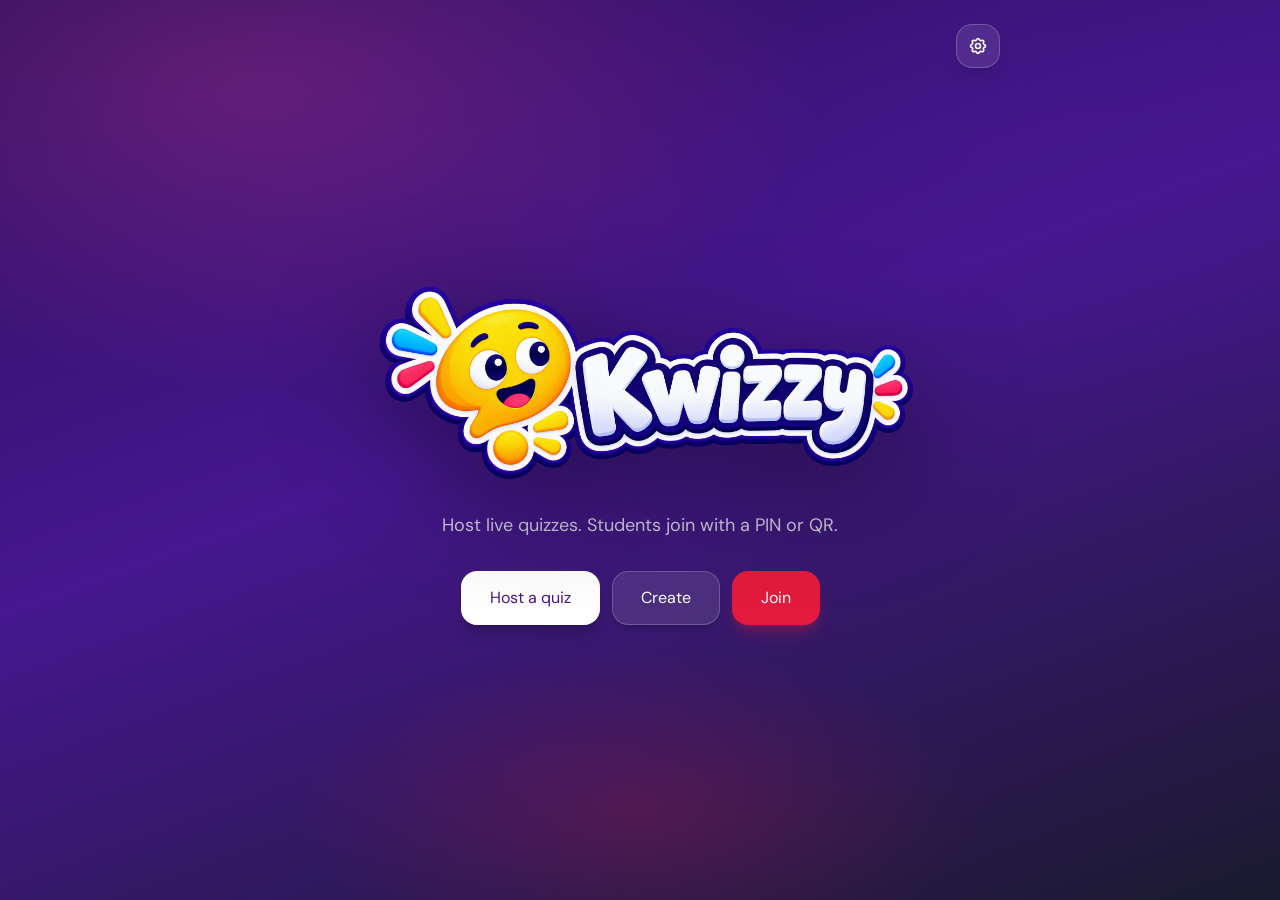
==== index.html @ fe561e5d "Fix puzzle reorder, podium mapping, confetti bursts" ====
<!doctype html>
<html lang="en">
  <head>
    <meta charset="UTF-8" />
    <link rel="icon" type="image/svg+xml" href="./favicon.svg" />
    <meta name="viewport" content="width=device-width, initial-scale=1.0, viewport-fit=cover" />
    <meta name="theme-color" content="#46178F" />
    <title>Kwizzy — Live Quizzes</title>
    <script type="module" crossorigin src="./assets/index-CrwvHwMI.js"></script>
    <link rel="stylesheet" crossorigin href="./assets/index-CCrdAotV.css">
  </head>
  <body>
    <div id="root"></div>
  </body>
</html>
---- assets/index-CCrdAotV.css ----
@font-face{font-family:Sora;font-style:normal;font-display:swap;font-weight:500;src:url(./sora-latin-ext-500-normal-B5KKQIFO.woff2)format("woff2"),url(./sora-latin-ext-500-normal-DwxUJRqY.woff)format("woff");unicode-range:U+100-2BA,U+2BD-2C5,U+2C7-2CC,U+2CE-2D7,U+2DD-2FF,U+304,U+308,U+329,U+1D00-1DBF,U+1E00-1E9F,U+1EF2-1EFF,U+2020,U+20A0-20AB,U+20AD-20C0,U+2113,U+2C60-2C7F,U+A720-A7FF}@font-face{font-family:Sora;font-style:normal;font-display:swap;font-weight:500;src:url(./sora-latin-500-normal-01eiPEn0.woff2)format("woff2"),url(./sora-latin-500-normal-w58xtEt9.woff)format("woff");unicode-range:U+??,U+131,U+152-153,U+2BB-2BC,U+2C6,U+2DA,U+2DC,U+304,U+308,U+329,U+2000-206F,U+20AC,U+2122,U+2191,U+2193,U+2212,U+2215,U+FEFF,U+FFFD}@font-face{font-family:Sora;font-style:normal;font-display:swap;font-weight:600;src:url(./sora-latin-ext-600-normal-Cue1zdhl.woff2)format("woff2"),url(./sora-latin-ext-600-normal-DLOJK0Ta.woff)format("woff");unicode-range:U+100-2BA,U+2BD-2C5,U+2C7-2CC,U+2CE-2D7,U+2DD-2FF,U+304,U+308,U+329,U+1D00-1DBF,U+1E00-1E9F,U+1EF2-1EFF,U+2020,U+20A0-20AB,U+20AD-20C0,U+2113,U+2C60-2C7F,U+A720-A7FF}@font-face{font-family:Sora;font-style:normal;font-display:swap;font-weight:600;src:url(./sora-latin-600-normal-Cdg4DaK0.woff2)format("woff2"),url(./sora-latin-600-normal-1_7fyUAY.woff)format("woff");unicode-range:U+??,U+131,U+152-153,U+2BB-2BC,U+2C6,U+2DA,U+2DC,U+304,U+308,U+329,U+2000-206F,U+20AC,U+2122,U+2191,U+2193,U+2212,U+2215,U+FEFF,U+FFFD}@font-face{font-family:Sora;font-style:normal;font-display:swap;font-weight:700;src:url(./sora-latin-ext-700-normal-DM0oy5s8.woff2)format("woff2"),url(./sora-latin-ext-700-normal-Oc7uZIYt.woff)format("woff");unicode-range:U+100-2BA,U+2BD-2C5,U+2C7-2CC,U+2CE-2D7,U+2DD-2FF,U+304,U+308,U+329,U+1D00-1DBF,U+1E00-1E9F,U+1EF2-1EFF,U+2020,U+20A0-20AB,U+20AD-20C0,U+2113,U+2C60-2C7F,U+A720-A7FF}@font-face{font-family:Sora;font-style:normal;font-display:swap;font-weight:700;src:url(./sora-latin-700-normal-9waGdLWo.woff2)format("woff2"),url(./sora-latin-700-normal-BKPfQAnC.woff)format("woff");unicode-range:U+??,U+131,U+152-153,U+2BB-2BC,U+2C6,U+2DA,U+2DC,U+304,U+308,U+329,U+2000-206F,U+20AC,U+2122,U+2191,U+2193,U+2212,U+2215,U+FEFF,U+FFFD}@font-face{font-family:Sora;font-style:normal;font-display:swap;font-weight:800;src:url(./sora-latin-ext-800-normal-YDFYE6t9.woff2)format("woff2"),url(./sora-latin-ext-800-normal-BvAfeed7.woff)format("woff");unicode-range:U+100-2BA,U+2BD-2C5,U+2C7-2CC,U+2CE-2D7,U+2DD-2FF,U+304,U+308,U+329,U+1D00-1DBF,U+1E00-1E9F,U+1EF2-1EFF,U+2020,U+20A0-20AB,U+20AD-20C0,U+2113,U+2C60-2C7F,U+A720-A7FF}@font-face{font-family:Sora;font-style:normal;font-display:swap;font-weight:800;src:url(./sora-latin-800-normal-2tKLL3qT.woff2)format("woff2"),url(./sora-latin-800-normal-c3Huklug.woff)format("woff");unicode-range:U+??,U+131,U+152-153,U+2BB-2BC,U+2C6,U+2DA,U+2DC,U+304,U+308,U+329,U+2000-206F,U+20AC,U+2122,U+2191,U+2193,U+2212,U+2215,U+FEFF,U+FFFD}@font-face{font-family:DM Sans;font-style:normal;font-display:swap;font-weight:400;src:url(./dm-sans-latin-ext-400-normal-BtiwyxMk.woff2)format("woff2"),url(./dm-sans-latin-ext-400-normal-BjWJ59Pq.woff)format("woff");unicode-range:U+100-2BA,U+2BD-2C5,U+2C7-2CC,U+2CE-2D7,U+2DD-2FF,U+304,U+308,U+329,U+1D00-1DBF,U+1E00-1E9F,U+1EF2-1EFF,U+2020,U+20A0-20AB,U+20AD-20C0,U+2113,U+2C60-2C7F,U+A720-A7FF}@font-face{font-family:DM Sans;font-style:normal;font-display:swap;font-weight:400;src:url(./dm-sans-latin-400-normal-CW0RaeGs.woff2)format("woff2"),url(./dm-sans-latin-400-normal-BwCSEQnW.woff)format("woff");unicode-range:U+??,U+131,U+152-153,U+2BB-2BC,U+2C6,U+2DA,U+2DC,U+304,U+308,U+329,U+2000-206F,U+20AC,U+2122,U+2191,U+2193,U+2212,U+2215,U+FEFF,U+FFFD}@font-face{font-family:DM Sans;font-style:normal;font-display:swap;font-weight:500;src:url(./dm-sans-latin-ext-500-normal-BJfUCQsA.woff2)format("woff2"),url(./dm-sans-latin-ext-500-normal-DR84L5F-.woff)format("woff");unicode-range:U+100-2BA,U+2BD-2C5,U+2C7-2CC,U+2CE-2D7,U+2DD-2FF,U+304,U+308,U+329,U+1D00-1DBF,U+1E00-1E9F,U+1EF2-1EFF,U+2020,U+20A0-20AB,U+20AD-20C0,U+2113,U+2C60-2C7F,U+A720-A7FF}@font-face{font-family:DM Sans;font-style:normal;font-display:swap;font-weight:500;src:url(./dm-sans-latin-500-normal-B9HHJjqV.woff2)format("woff2"),url(./dm-sans-latin-500-normal-Dr3UlScf.woff)format("woff");unicode-range:U+??,U+131,U+152-153,U+2BB-2BC,U+2C6,U+2DA,U+2DC,U+304,U+308,U+329,U+2000-206F,U+20AC,U+2122,U+2191,U+2193,U+2212,U+2215,U+FEFF,U+FFFD}@font-face{font-family:DM Sans;font-style:normal;font-display:swap;font-weight:600;src:url(./dm-sans-latin-ext-600-normal-4vooXBpG.woff2)format("woff2"),url(./dm-sans-latin-ext-600-normal-DRtaDpgU.woff)format("woff");unicode-range:U+100-2BA,U+2BD-2C5,U+2C7-2CC,U+2CE-2D7,U+2DD-2FF,U+304,U+308,U+329,U+1D00-1DBF,U+1E00-1E9F,U+1EF2-1EFF,U+2020,U+20A0-20AB,U+20AD-20C0,U+2113,U+2C60-2C7F,U+A720-A7FF}@font-face{font-family:DM Sans;font-style:normal;font-display:swap;font-weight:600;src:url(./dm-sans-latin-600-normal-Aqo67rzb.woff2)format("woff2"),url(./dm-sans-latin-600-normal-BmdmIIQ2.woff)format("woff");unicode-range:U+??,U+131,U+152-153,U+2BB-2BC,U+2C6,U+2DA,U+2DC,U+304,U+308,U+329,U+2000-206F,U+20AC,U+2122,U+2191,U+2193,U+2212,U+2215,U+FEFF,U+FFFD}@font-face{font-family:DM Sans;font-style:normal;font-display:swap;font-weight:700;src:url(./dm-sans-latin-ext-700-normal-CJIcxD6K.woff2)format("woff2"),url(./dm-sans-latin-ext-700-normal-BLI3TTWz.woff)format("woff");unicode-range:U+100-2BA,U+2BD-2C5,U+2C7-2CC,U+2CE-2D7,U+2DD-2FF,U+304,U+308,U+329,U+1D00-1DBF,U+1E00-1E9F,U+1EF2-1EFF,U+2020,U+20A0-20AB,U+20AD-20C0,U+2113,U+2C60-2C7F,U+A720-A7FF}@font-face{font-family:DM Sans;font-style:normal;font-display:swap;font-weight:700;src:url(./dm-sans-latin-700-normal-DvUfVpUG.woff2)format("woff2"),url(./dm-sans-latin-700-normal-CUSSCpQX.woff)format("woff");unicode-range:U+??,U+131,U+152-153,U+2BB-2BC,U+2C6,U+2DA,U+2DC,U+304,U+308,U+329,U+2000-206F,U+20AC,U+2122,U+2191,U+2193,U+2212,U+2215,U+FEFF,U+FFFD}@layer properties{@supports (((-webkit-hyphens:none)) and (not (margin-trim:inline))) or ((-moz-orient:inline) and (not (color:rgb(from red r g b)))){*,:before,:after,::backdrop{--tw-translate-x:0;--tw-translate-y:0;--tw-translate-z:0;--tw-rotate-x:initial;--tw-rotate-y:initial;--tw-rotate-z:initial;--tw-skew-x:initial;--tw-skew-y:initial;--tw-space-y-reverse:0;--tw-border-style:solid;--tw-gradient-position:initial;--tw-gradient-from:#0000;--tw-gradient-via:#0000;--tw-gradient-to:#0000;--tw-gradient-stops:initial;--tw-gradient-via-stops:initial;--tw-gradient-from-position:0%;--tw-gradient-via-position:50%;--tw-gradient-to-position:100%;--tw-leading:initial;--tw-font-weight:initial;--tw-tracking:initial;--tw-ordinal:initial;--tw-slashed-zero:initial;--tw-numeric-figure:initial;--tw-numeric-spacing:initial;--tw-numeric-fraction:initial;--tw-shadow:0 0 #0000;--tw-shadow-color:initial;--tw-shadow-alpha:100%;--tw-inset-shadow:0 0 #0000;--tw-inset-shadow-color:initial;--tw-inset-shadow-alpha:100%;--tw-ring-color:initial;--tw-ring-shadow:0 0 #0000;--tw-inset-ring-color:initial;--tw-inset-ring-shadow:0 0 #0000;--tw-ring-inset:initial;--tw-ring-offset-width:0px;--tw-ring-offset-color:#fff;--tw-ring-offset-shadow:0 0 #0000;--tw-outline-style:solid;--tw-blur:initial;--tw-brightness:initial;--tw-contrast:initial;--tw-grayscale:initial;--tw-hue-rotate:initial;--tw-invert:initial;--tw-opacity:initial;--tw-saturate:initial;--tw-sepia:initial;--tw-drop-shadow:initial;--tw-drop-shadow-color:initial;--tw-drop-shadow-alpha:100%;--tw-drop-shadow-size:initial;--tw-backdrop-blur:initial;--tw-backdrop-brightness:initial;--tw-backdrop-contrast:initial;--tw-backdrop-grayscale:initial;--tw-backdrop-hue-rotate:initial;--tw-backdrop-invert:initial;--tw-backdrop-opacity:initial;--tw-backdrop-saturate:initial;--tw-backdrop-sepia:initial;--tw-scale-x:1;--tw-scale-y:1;--tw-scale-z:1}}}@layer theme{:root,:host{--font-sans:"DM Sans", system-ui, sans-serif;--font-mono:ui-monospace, SFMono-Regular, Menlo, Monaco, Consolas, "Liberation Mono", "Courier New", monospace;--color-black:#000;--color-white:#fff;--spacing:.25rem;--container-xs:20rem;--container-sm:24rem;--container-md:28rem;--container-lg:32rem;--container-xl:36rem;--container-2xl:42rem;--container-3xl:48rem;--container-4xl:56rem;--container-5xl:64rem;--container-6xl:72rem;--container-7xl:80rem;--text-xs:.75rem;--text-xs--line-height:calc(1 / .75);--text-sm:.875rem;--text-sm--line-height:calc(1.25 / .875);--text-base:1rem;--text-base--line-height:calc(1.5 / 1);--text-lg:1.125rem;--text-lg--line-height:calc(1.75 / 1.125);--text-xl:1.25rem;--text-xl--line-height:calc(1.75 / 1.25);--text-2xl:1.5rem;--text-2xl--line-height:calc(2 / 1.5);--text-3xl:1.875rem;--text-3xl--line-height:calc(2.25 / 1.875);--text-4xl:2.25rem;--text-4xl--line-height:calc(2.5 / 2.25);--text-5xl:3rem;--text-5xl--line-height:1;--text-6xl:3.75rem;--text-6xl--line-height:1;--text-7xl:4.5rem;--text-7xl--line-height:1;--text-8xl:6rem;--text-8xl--line-height:1;--font-weight-normal:400;--font-weight-semibold:600;--font-weight-bold:700;--font-weight-extrabold:800;--font-weight-black:900;--tracking-tight:-.025em;--tracking-wide:.025em;--tracking-wider:.05em;--tracking-widest:.1em;--leading-tight:1.25;--leading-snug:1.375;--leading-relaxed:1.625;--radius-md:.375rem;--radius-lg:.5rem;--radius-xl:.75rem;--radius-2xl:1rem;--radius-3xl:1.5rem;--animate-pulse:pulse 2s cubic-bezier(.4, 0, .6, 1) infinite;--blur-sm:8px;--default-transition-duration:.15s;--default-transition-timing-function:cubic-bezier(.4, 0, .2, 1);--default-font-family:var(--font-sans);--default-mono-font-family:var(--font-mono);--font-display:"Sora", system-ui, sans-serif;--color-plum:#46178f;--color-plum-deep:#2d0f5c;--color-magenta:#9b2d8b;--color-coral:#e21b3c;--color-amber:#f5a623;--color-teal:#1368ce;--color-green:#26890c;--color-ink:#1a1a2e;--color-fog:#f4f0fa;--color-mist:#e8e0f5;--color-answer-a:#e21b3c;--color-answer-b:#1368ce;--color-answer-c:#d89e00;--color-answer-d:#26890c;--color-answer-e:#9b2d8b;--color-answer-f:#0aa3a3}}@layer base{*,:after,:before,::backdrop{box-sizing:border-box;border:0 solid;margin:0;padding:0}::file-selector-button{box-sizing:border-box;border:0 solid;margin:0;padding:0}html,:host{-webkit-text-size-adjust:100%;tab-size:4;line-height:1.5;font-family:var(--default-font-family,-apple-system, BlinkMacSystemFont, "Segoe UI", Roboto, "Helvetica Neue", "Noto Sans", Arial, sans-serif, "Apple Color Emoji", "Segoe UI Emoji", "Segoe UI Symbol", "Noto Color Emoji");font-feature-settings:var(--default-font-feature-settings,normal);font-variation-settings:var(--default-font-variation-settings,normal);-webkit-tap-highlight-color:transparent}hr{height:0;color:inherit;border-top-width:1px}abbr:where([title]){-webkit-text-decoration:underline dotted;text-decoration:underline dotted}h1,h2,h3,h4,h5,h6{font-size:inherit;font-weight:inherit}a{color:inherit;-webkit-text-decoration:inherit;-webkit-text-decoration:inherit;-webkit-text-decoration:inherit;-webkit-text-decoration:inherit;text-decoration:inherit}b,strong{font-weight:bolder}code,kbd,samp,pre{font-family:var(--default-mono-font-family,ui-monospace, SFMono-Regular, Menlo, Monaco, Consolas, "Liberation Mono", "Courier New", monospace);font-feature-settings:var(--default-mono-font-feature-settings,normal);font-variation-settings:var(--default-mono-font-variation-settings,normal);font-size:1em}small{font-size:80%}sub,sup{vertical-align:baseline;font-size:75%;line-height:0;position:relative}sub{bottom:-.25em}sup{top:-.5em}table{text-indent:0;border-color:inherit;border-collapse:collapse}:-moz-focusring:where(:not(iframe)){outline:auto}progress{vertical-align:baseline}summary{display:list-item}ol,ul,menu{list-style:none}img,svg,video,canvas,audio,iframe,embed,object{vertical-align:middle;display:block}img,video{max-width:100%;height:auto}button,input,select,optgroup,textarea{font:inherit;font-feature-settings:inherit;font-variation-settings:inherit;letter-spacing:inherit;color:inherit;opacity:1;background-color:#0000;border-radius:0}::file-selector-button{font:inherit;font-feature-settings:inherit;font-variation-settings:inherit;letter-spacing:inherit;color:inherit;opacity:1;background-color:#0000;border-radius:0}:where(select:is([multiple],[size])) optgroup{font-weight:bolder}:where(select:is([multiple],[size])) optgroup option{padding-inline-start:20px}::file-selector-button{margin-inline-end:4px}::placeholder{opacity:1}@supports (not ((-webkit-appearance:-apple-pay-button))) or (contain-intrinsic-size:1px){::placeholder{color:currentColor}@supports (color:color-mix(in lab, red, red)){::placeholder{color:color-mix(in oklab, currentcolor 50%, transparent)}}}textarea{resize:vertical}::-webkit-search-decoration{-webkit-appearance:none}::-webkit-date-and-time-value{min-height:1lh;text-align:inherit}::-webkit-datetime-edit{display:inline-flex}::-webkit-datetime-edit-fields-wrapper{padding:0}::-webkit-datetime-edit{padding-block:0}::-webkit-datetime-edit-year-field{padding-block:0}::-webkit-datetime-edit-month-field{padding-block:0}::-webkit-datetime-edit-day-field{padding-block:0}::-webkit-datetime-edit-hour-field{padding-block:0}::-webkit-datetime-edit-minute-field{padding-block:0}::-webkit-datetime-edit-second-field{padding-block:0}::-webkit-datetime-edit-millisecond-field{padding-block:0}::-webkit-datetime-edit-meridiem-field{padding-block:0}::-webkit-calendar-picker-indicator{line-height:1}:-moz-ui-invalid{box-shadow:none}button,input:where([type=button],[type=reset],[type=submit]){appearance:button}::file-selector-button{appearance:button}::-webkit-inner-spin-button{height:auto}::-webkit-outer-spin-button{height:auto}[hidden]:where(:not([hidden=until-found])){display:none!important}}@layer components;@layer utilities{.pointer-events-none{pointer-events:none}.visible{visibility:visible}.absolute{position:absolute}.fixed{position:fixed}.relative{position:relative}.static{position:static}.inset-0{inset:0}.inset-y-0{inset-block:0}.-top-1{top:calc(var(--spacing) * -1)}.top-0{top:0}.top-1{top:var(--spacing)}.top-1\/2{top:50%}.top-2{top:calc(var(--spacing) * 2)}.top-3{top:calc(var(--spacing) * 3)}.-right-1{right:calc(var(--spacing) * -1)}.-right-2{right:calc(var(--spacing) * -2)}.right-1{right:var(--spacing)}.right-2{right:calc(var(--spacing) * 2)}.right-3{right:calc(var(--spacing) * 3)}.-bottom-2{bottom:calc(var(--spacing) * -2)}.bottom-1{bottom:var(--spacing)}.bottom-2{bottom:calc(var(--spacing) * 2)}.bottom-3{bottom:calc(var(--spacing) * 3)}.left-0{left:0}.left-1{left:var(--spacing)}.left-1\/2{left:50%}.left-2{left:calc(var(--spacing) * 2)}.left-7{left:calc(var(--spacing) * 7)}.z-10{z-index:10}.z-20{z-index:20}.z-50{z-index:50}.z-\[80\]{z-index:80}.z-\[200\]{z-index:200}.\!mx-0{margin-inline:0!important}.mx-1{margin-inline:var(--spacing)}.mx-3{margin-inline:calc(var(--spacing) * 3)}.mx-auto{margin-inline:auto}.mt-0\.5{margin-top:calc(var(--spacing) * .5)}.mt-1{margin-top:var(--spacing)}.mt-1\.5{margin-top:calc(var(--spacing) * 1.5)}.mt-2{margin-top:calc(var(--spacing) * 2)}.mt-3{margin-top:calc(var(--spacing) * 3)}.mt-4{margin-top:calc(var(--spacing) * 4)}.mt-5{margin-top:calc(var(--spacing) * 5)}.mt-6{margin-top:calc(var(--spacing) * 6)}.mt-8{margin-top:calc(var(--spacing) * 8)}.mt-10{margin-top:calc(var(--spacing) * 10)}.mt-12{margin-top:calc(var(--spacing) * 12)}.mt-auto{margin-top:auto}.mb-1{margin-bottom:var(--spacing)}.mb-2{margin-bottom:calc(var(--spacing) * 2)}.mb-3{margin-bottom:calc(var(--spacing) * 3)}.mb-4{margin-bottom:calc(var(--spacing) * 4)}.ml-1{margin-left:var(--spacing)}.ml-2{margin-left:calc(var(--spacing) * 2)}.line-clamp-1{-webkit-line-clamp:1;-webkit-box-orient:vertical;display:-webkit-box;overflow:hidden}.line-clamp-2{-webkit-line-clamp:2;-webkit-box-orient:vertical;display:-webkit-box;overflow:hidden}.line-clamp-3{-webkit-line-clamp:3;-webkit-box-orient:vertical;display:-webkit-box;overflow:hidden}.line-clamp-4{-webkit-line-clamp:4;-webkit-box-orient:vertical;display:-webkit-box;overflow:hidden}.block{display:block}.contents{display:contents}.flex{display:flex}.grid{display:grid}.hidden{display:none}.inline-block{display:inline-block}.inline-flex{display:inline-flex}.inline-grid{display:inline-grid}.\!size-full{width:100%!important;height:100%!important}.size-3{width:calc(var(--spacing) * 3);height:calc(var(--spacing) * 3)}.size-3\.5{width:calc(var(--spacing) * 3.5);height:calc(var(--spacing) * 3.5)}.size-4{width:calc(var(--spacing) * 4);height:calc(var(--spacing) * 4)}.size-5{width:calc(var(--spacing) * 5);height:calc(var(--spacing) * 5)}.size-6{width:calc(var(--spacing) * 6);height:calc(var(--spacing) * 6)}.size-7{width:calc(var(--spacing) * 7);height:calc(var(--spacing) * 7)}.size-8{width:calc(var(--spacing) * 8);height:calc(var(--spacing) * 8)}.size-9{width:calc(var(--spacing) * 9);height:calc(var(--spacing) * 9)}.size-10{width:calc(var(--spacing) * 10);height:calc(var(--spacing) * 10)}.size-11{width:calc(var(--spacing) * 11);height:calc(var(--spacing) * 11)}.size-12{width:calc(var(--spacing) * 12);height:calc(var(--spacing) * 12)}.size-14{width:calc(var(--spacing) * 14);height:calc(var(--spacing) * 14)}.size-16{width:calc(var(--spacing) * 16);height:calc(var(--spacing) * 16)}.size-20{width:calc(var(--spacing) * 20);height:calc(var(--spacing) * 20)}.size-40{width:calc(var(--spacing) * 40);height:calc(var(--spacing) * 40)}.size-56{width:calc(var(--spacing) * 56);height:calc(var(--spacing) * 56)}.size-\[min\(36vw\,140px\)\]{width:min(36vw,140px);height:min(36vw,140px)}.size-\[min\(40vw\,160px\)\]{width:min(40vw,160px);height:min(40vw,160px)}.size-\[min\(52vw\,220px\)\]{width:min(52vw,220px);height:min(52vw,220px)}.size-\[min\(52vw\,280px\)\]{width:min(52vw,280px);height:min(52vw,280px)}.h-2{height:calc(var(--spacing) * 2)}.h-4{height:calc(var(--spacing) * 4)}.h-6{height:calc(var(--spacing) * 6)}.h-8{height:calc(var(--spacing) * 8)}.h-9{height:calc(var(--spacing) * 9)}.h-\[min\(75vh\,720px\)\]{height:min(75vh,720px)}.h-dvh{height:100dvh}.h-full{height:100%}.max-h-20{max-height:calc(var(--spacing) * 20)}.max-h-28{max-height:calc(var(--spacing) * 28)}.max-h-40{max-height:calc(var(--spacing) * 40)}.max-h-64{max-height:calc(var(--spacing) * 64)}.max-h-\[9\.5rem\]{max-height:9.5rem}.max-h-\[11rem\]{max-height:11rem}.max-h-\[16vh\]{max-height:16vh}.max-h-\[28vh\]{max-height:28vh}.max-h-\[40vh\]{max-height:40vh}.max-h-\[50vh\]{max-height:50vh}.max-h-\[55vh\]{max-height:55vh}.max-h-\[85vh\]{max-height:85vh}.max-h-\[90vh\]{max-height:90vh}.max-h-\[min\(48vh\,420px\)\]{max-height:min(48vh,420px)}.max-h-\[min\(50vh\,28rem\)\]{max-height:min(50vh,28rem)}.max-h-full{max-height:100%}.min-h-0{min-height:0}.min-h-14{min-height:calc(var(--spacing) * 14)}.min-h-24{min-height:calc(var(--spacing) * 24)}.min-h-28{min-height:calc(var(--spacing) * 28)}.min-h-48{min-height:calc(var(--spacing) * 48)}.min-h-\[3\.5rem\]{min-height:3.5rem}.min-h-\[4\.5rem\]{min-height:4.5rem}.min-h-\[7\.5rem\]{min-height:7.5rem}.min-h-\[12rem\]{min-height:12rem}.min-h-\[14rem\]{min-height:14rem}.min-h-\[16rem\]{min-height:16rem}.min-h-\[22rem\]{min-height:22rem}.min-h-dvh{min-height:100dvh}.min-h-full{min-height:100%}.w-7{width:calc(var(--spacing) * 7)}.w-8{width:calc(var(--spacing) * 8)}.w-12{width:calc(var(--spacing) * 12)}.w-14{width:calc(var(--spacing) * 14)}.w-28{width:calc(var(--spacing) * 28)}.w-32{width:calc(var(--spacing) * 32)}.w-56{width:calc(var(--spacing) * 56)}.w-\[min\(92vw\,34rem\)\]{width:min(92vw,34rem)}.w-auto{width:auto}.w-full{width:100%}.max-w-2xl{max-width:var(--container-2xl)}.max-w-3xl{max-width:var(--container-3xl)}.max-w-4xl{max-width:var(--container-4xl)}.max-w-5xl{max-width:var(--container-5xl)}.max-w-6xl{max-width:var(--container-6xl)}.max-w-7xl{max-width:var(--container-7xl)}.max-w-16{max-width:calc(var(--spacing) * 16)}.max-w-\[7rem\]{max-width:7rem}.max-w-\[9rem\]{max-width:9rem}.max-w-\[14rem\]{max-width:14rem}.max-w-full{max-width:100%}.max-w-lg{max-width:var(--container-lg)}.max-w-md{max-width:var(--container-md)}.max-w-sm{max-width:var(--container-sm)}.max-w-xl{max-width:var(--container-xl)}.max-w-xs{max-width:var(--container-xs)}.min-w-0{min-width:0}.min-w-8{min-width:calc(var(--spacing) * 8)}.min-w-\[4rem\]{min-width:4rem}.min-w-\[5\.5rem\]{min-width:5.5rem}.min-w-\[6rem\]{min-width:6rem}.min-w-\[7\.5rem\]{min-width:7.5rem}.min-w-\[7rem\]{min-width:7rem}.flex-1{flex:1}.shrink{flex-shrink:1}.shrink-0{flex-shrink:0}.basis-\[30\%\]{flex-basis:30%}.-translate-x-1\/2{--tw-translate-x:calc(calc(1 / 2 * 100%) * -1);translate:var(--tw-translate-x) var(--tw-translate-y)}.-translate-y-1\/2{--tw-translate-y:calc(calc(1 / 2 * 100%) * -1);translate:var(--tw-translate-x) var(--tw-translate-y)}.-rotate-90{rotate:-90deg}.\[transform\:translateZ\(0\)\]{transform:translateZ(0)}.transform{transform:var(--tw-rotate-x,) var(--tw-rotate-y,) var(--tw-rotate-z,) var(--tw-skew-x,) var(--tw-skew-y,)}.animate-pulse{animation:var(--animate-pulse)}.cursor-grab{cursor:grab}.cursor-move{cursor:move}.cursor-nwse-resize{cursor:nwse-resize}.cursor-pointer{cursor:pointer}.cursor-zoom-in{cursor:zoom-in}.touch-none{touch-action:none}.resize{resize:both}.resize-none{resize:none}.list-none{list-style-type:none}.auto-rows-\[minmax\(0\,1fr\)\]{grid-auto-rows:minmax(0,1fr)}.auto-rows-min{grid-auto-rows:min-content}.grid-cols-1{grid-template-columns:repeat(1,minmax(0,1fr))}.grid-cols-2{grid-template-columns:repeat(2,minmax(0,1fr))}.grid-cols-3{grid-template-columns:repeat(3,minmax(0,1fr))}.grid-rows-1{grid-template-rows:repeat(1,minmax(0,1fr))}.grid-rows-2{grid-template-rows:repeat(2,minmax(0,1fr))}.flex-col{flex-direction:column}.flex-row{flex-direction:row}.flex-wrap{flex-wrap:wrap}.place-items-center{place-items:center}.content-start{align-content:flex-start}.content-stretch{align-content:stretch}.items-baseline{align-items:baseline}.items-center{align-items:center}.items-end{align-items:flex-end}.items-start{align-items:flex-start}.items-stretch{align-items:stretch}.justify-between{justify-content:space-between}.justify-center{justify-content:center}.justify-end{justify-content:flex-end}.justify-start{justify-content:flex-start}.gap-1{gap:var(--spacing)}.gap-1\.5{gap:calc(var(--spacing) * 1.5)}.gap-2{gap:calc(var(--spacing) * 2)}.gap-3{gap:calc(var(--spacing) * 3)}.gap-4{gap:calc(var(--spacing) * 4)}:where(.space-y-2>:not(:last-child)){--tw-space-y-reverse:0;margin-block-start:calc(calc(var(--spacing) * 2) * var(--tw-space-y-reverse));margin-block-end:calc(calc(var(--spacing) * 2) * calc(1 - var(--tw-space-y-reverse)))}:where(.space-y-3>:not(:last-child)){--tw-space-y-reverse:0;margin-block-start:calc(calc(var(--spacing) * 3) * var(--tw-space-y-reverse));margin-block-end:calc(calc(var(--spacing) * 3) * calc(1 - var(--tw-space-y-reverse)))}:where(.space-y-4>:not(:last-child)){--tw-space-y-reverse:0;margin-block-start:calc(calc(var(--spacing) * 4) * var(--tw-space-y-reverse));margin-block-end:calc(calc(var(--spacing) * 4) * calc(1 - var(--tw-space-y-reverse)))}:where(.space-y-5>:not(:last-child)){--tw-space-y-reverse:0;margin-block-start:calc(calc(var(--spacing) * 5) * var(--tw-space-y-reverse));margin-block-end:calc(calc(var(--spacing) * 5) * calc(1 - var(--tw-space-y-reverse)))}:where(.space-y-6>:not(:last-child)){--tw-space-y-reverse:0;margin-block-start:calc(calc(var(--spacing) * 6) * var(--tw-space-y-reverse));margin-block-end:calc(calc(var(--spacing) * 6) * calc(1 - var(--tw-space-y-reverse)))}:where(.space-y-8>:not(:last-child)){--tw-space-y-reverse:0;margin-block-start:calc(calc(var(--spacing) * 8) * var(--tw-space-y-reverse));margin-block-end:calc(calc(var(--spacing) * 8) * calc(1 - var(--tw-space-y-reverse)))}.gap-x-5{column-gap:calc(var(--spacing) * 5)}.gap-y-3{row-gap:calc(var(--spacing) * 3)}.truncate{text-overflow:ellipsis;white-space:nowrap;overflow:hidden}.overflow-auto{overflow:auto}.overflow-hidden{overflow:hidden}.overflow-x-auto{overflow-x:auto}.overflow-x-hidden{overflow-x:hidden}.overflow-y-auto{overflow-y:auto}.overflow-y-hidden{overflow-y:hidden}.overscroll-contain{overscroll-behavior:contain}.overscroll-none{overscroll-behavior:none}.rounded{border-radius:.25rem}.rounded-2xl{border-radius:var(--radius-2xl)}.rounded-3xl{border-radius:var(--radius-3xl)}.rounded-\[2rem\]{border-radius:2rem}.rounded-\[15\%\]{border-radius:15%}.rounded-full{border-radius:2147483647px}.rounded-lg{border-radius:var(--radius-lg)}.rounded-md{border-radius:var(--radius-md)}.rounded-xl{border-radius:var(--radius-xl)}.rounded-t-3xl{border-top-left-radius:var(--radius-3xl);border-top-right-radius:var(--radius-3xl)}.rounded-t-lg{border-top-left-radius:var(--radius-lg);border-top-right-radius:var(--radius-lg)}.rounded-t-xl{border-top-left-radius:var(--radius-xl);border-top-right-radius:var(--radius-xl)}.border{border-style:var(--tw-border-style);border-width:1px}.border-0{border-style:var(--tw-border-style);border-width:0}.border-2{border-style:var(--tw-border-style);border-width:2px}.border-4{border-style:var(--tw-border-style);border-width:4px}.border-\[6px\]{border-style:var(--tw-border-style);border-width:6px}.border-t{border-top-style:var(--tw-border-style);border-top-width:1px}.border-b{border-bottom-style:var(--tw-border-style);border-bottom-width:1px}.border-b-2{border-bottom-style:var(--tw-border-style);border-bottom-width:2px}.border-dashed{--tw-border-style:dashed;border-style:dashed}.border-green\/60{border-color:#26890c99}@supports (color:color-mix(in lab, red, red)){.border-green\/60{border-color:color-mix(in oklab, var(--color-green) 60%, transparent)}}.border-green\/90{border-color:#26890ce6}@supports (color:color-mix(in lab, red, red)){.border-green\/90{border-color:color-mix(in oklab, var(--color-green) 90%, transparent)}}.border-plum\/10{border-color:#46178f1a}@supports (color:color-mix(in lab, red, red)){.border-plum\/10{border-color:color-mix(in oklab, var(--color-plum) 10%, transparent)}}.border-plum\/15{border-color:#46178f26}@supports (color:color-mix(in lab, red, red)){.border-plum\/15{border-color:color-mix(in oklab, var(--color-plum) 15%, transparent)}}.border-plum\/25{border-color:#46178f40}@supports (color:color-mix(in lab, red, red)){.border-plum\/25{border-color:color-mix(in oklab, var(--color-plum) 25%, transparent)}}.border-transparent{border-color:#0000}.border-white{border-color:var(--color-white)}.border-white\/10{border-color:#ffffff1a}@supports (color:color-mix(in lab, red, red)){.border-white\/10{border-color:color-mix(in oklab, var(--color-white) 10%, transparent)}}.border-white\/15{border-color:#ffffff26}@supports (color:color-mix(in lab, red, red)){.border-white\/15{border-color:color-mix(in oklab, var(--color-white) 15%, transparent)}}.border-white\/20{border-color:#fff3}@supports (color:color-mix(in lab, red, red)){.border-white\/20{border-color:color-mix(in oklab, var(--color-white) 20%, transparent)}}.border-white\/25{border-color:#ffffff40}@supports (color:color-mix(in lab, red, red)){.border-white\/25{border-color:color-mix(in oklab, var(--color-white) 25%, transparent)}}.border-white\/30{border-color:#ffffff4d}@supports (color:color-mix(in lab, red, red)){.border-white\/30{border-color:color-mix(in oklab, var(--color-white) 30%, transparent)}}.border-white\/35{border-color:#ffffff59}@supports (color:color-mix(in lab, red, red)){.border-white\/35{border-color:color-mix(in oklab, var(--color-white) 35%, transparent)}}.border-white\/40{border-color:#fff6}@supports (color:color-mix(in lab, red, red)){.border-white\/40{border-color:color-mix(in oklab, var(--color-white) 40%, transparent)}}.border-white\/50{border-color:#ffffff80}@supports (color:color-mix(in lab, red, red)){.border-white\/50{border-color:color-mix(in oklab, var(--color-white) 50%, transparent)}}.border-white\/70{border-color:#ffffffb3}@supports (color:color-mix(in lab, red, red)){.border-white\/70{border-color:color-mix(in oklab, var(--color-white) 70%, transparent)}}.border-white\/80{border-color:#fffc}@supports (color:color-mix(in lab, red, red)){.border-white\/80{border-color:color-mix(in oklab, var(--color-white) 80%, transparent)}}.bg-amber{background-color:var(--color-amber)}.bg-amber\/15{background-color:#f5a62326}@supports (color:color-mix(in lab, red, red)){.bg-amber\/15{background-color:color-mix(in oklab, var(--color-amber) 15%, transparent)}}.bg-amber\/20{background-color:#f5a62333}@supports (color:color-mix(in lab, red, red)){.bg-amber\/20{background-color:color-mix(in oklab, var(--color-amber) 20%, transparent)}}.bg-amber\/25{background-color:#f5a62340}@supports (color:color-mix(in lab, red, red)){.bg-amber\/25{background-color:color-mix(in oklab, var(--color-amber) 25%, transparent)}}.bg-amber\/40{background-color:#f5a62366}@supports (color:color-mix(in lab, red, red)){.bg-amber\/40{background-color:color-mix(in oklab, var(--color-amber) 40%, transparent)}}.bg-black{background-color:var(--color-black)}.bg-black\/10{background-color:#0000001a}@supports (color:color-mix(in lab, red, red)){.bg-black\/10{background-color:color-mix(in oklab, var(--color-black) 10%, transparent)}}.bg-black\/15{background-color:#00000026}@supports (color:color-mix(in lab, red, red)){.bg-black\/15{background-color:color-mix(in oklab, var(--color-black) 15%, transparent)}}.bg-black\/20{background-color:#0003}@supports (color:color-mix(in lab, red, red)){.bg-black\/20{background-color:color-mix(in oklab, var(--color-black) 20%, transparent)}}.bg-black\/30{background-color:#0000004d}@supports (color:color-mix(in lab, red, red)){.bg-black\/30{background-color:color-mix(in oklab, var(--color-black) 30%, transparent)}}.bg-black\/35{background-color:#00000059}@supports (color:color-mix(in lab, red, red)){.bg-black\/35{background-color:color-mix(in oklab, var(--color-black) 35%, transparent)}}.bg-black\/45{background-color:#00000073}@supports (color:color-mix(in lab, red, red)){.bg-black\/45{background-color:color-mix(in oklab, var(--color-black) 45%, transparent)}}.bg-black\/50{background-color:#00000080}@supports (color:color-mix(in lab, red, red)){.bg-black\/50{background-color:color-mix(in oklab, var(--color-black) 50%, transparent)}}.bg-black\/55{background-color:#0000008c}@supports (color:color-mix(in lab, red, red)){.bg-black\/55{background-color:color-mix(in oklab, var(--color-black) 55%, transparent)}}.bg-black\/60{background-color:#0009}@supports (color:color-mix(in lab, red, red)){.bg-black\/60{background-color:color-mix(in oklab, var(--color-black) 60%, transparent)}}.bg-black\/85{background-color:#000000d9}@supports (color:color-mix(in lab, red, red)){.bg-black\/85{background-color:color-mix(in oklab, var(--color-black) 85%, transparent)}}.bg-coral{background-color:var(--color-coral)}.bg-coral\/20{background-color:#e21b3c33}@supports (color:color-mix(in lab, red, red)){.bg-coral\/20{background-color:color-mix(in oklab, var(--color-coral) 20%, transparent)}}.bg-coral\/25{background-color:#e21b3c40}@supports (color:color-mix(in lab, red, red)){.bg-coral\/25{background-color:color-mix(in oklab, var(--color-coral) 25%, transparent)}}.bg-coral\/40{background-color:#e21b3c66}@supports (color:color-mix(in lab, red, red)){.bg-coral\/40{background-color:color-mix(in oklab, var(--color-coral) 40%, transparent)}}.bg-coral\/80{background-color:#e21b3ccc}@supports (color:color-mix(in lab, red, red)){.bg-coral\/80{background-color:color-mix(in oklab, var(--color-coral) 80%, transparent)}}.bg-green{background-color:var(--color-green)}.bg-green\/15{background-color:#26890c26}@supports (color:color-mix(in lab, red, red)){.bg-green\/15{background-color:color-mix(in oklab, var(--color-green) 15%, transparent)}}.bg-green\/25{background-color:#26890c40}@supports (color:color-mix(in lab, red, red)){.bg-green\/25{background-color:color-mix(in oklab, var(--color-green) 25%, transparent)}}.bg-green\/70{background-color:#26890cb3}@supports (color:color-mix(in lab, red, red)){.bg-green\/70{background-color:color-mix(in oklab, var(--color-green) 70%, transparent)}}.bg-green\/80{background-color:#26890ccc}@supports (color:color-mix(in lab, red, red)){.bg-green\/80{background-color:color-mix(in oklab, var(--color-green) 80%, transparent)}}.bg-ink{background-color:var(--color-ink)}.bg-magenta{background-color:var(--color-magenta)}.bg-mist{background-color:var(--color-mist)}.bg-mist\/40{background-color:#e8e0f566}@supports (color:color-mix(in lab, red, red)){.bg-mist\/40{background-color:color-mix(in oklab, var(--color-mist) 40%, transparent)}}.bg-mist\/50{background-color:#e8e0f580}@supports (color:color-mix(in lab, red, red)){.bg-mist\/50{background-color:color-mix(in oklab, var(--color-mist) 50%, transparent)}}.bg-mist\/80{background-color:#e8e0f5cc}@supports (color:color-mix(in lab, red, red)){.bg-mist\/80{background-color:color-mix(in oklab, var(--color-mist) 80%, transparent)}}.bg-plum{background-color:var(--color-plum)}.bg-plum-deep{background-color:var(--color-plum-deep)}.bg-plum\/10{background-color:#46178f1a}@supports (color:color-mix(in lab, red, red)){.bg-plum\/10{background-color:color-mix(in oklab, var(--color-plum) 10%, transparent)}}.bg-transparent{background-color:#0000}.bg-white{background-color:var(--color-white)}.bg-white\/5{background-color:#ffffff0d}@supports (color:color-mix(in lab, red, red)){.bg-white\/5{background-color:color-mix(in oklab, var(--color-white) 5%, transparent)}}.bg-white\/8{background-color:#ffffff14}@supports (color:color-mix(in lab, red, red)){.bg-white\/8{background-color:color-mix(in oklab, var(--color-white) 8%, transparent)}}.bg-white\/10{background-color:#ffffff1a}@supports (color:color-mix(in lab, red, red)){.bg-white\/10{background-color:color-mix(in oklab, var(--color-white) 10%, transparent)}}.bg-white\/12{background-color:#ffffff1f}@supports (color:color-mix(in lab, red, red)){.bg-white\/12{background-color:color-mix(in oklab, var(--color-white) 12%, transparent)}}.bg-white\/15{background-color:#ffffff26}@supports (color:color-mix(in lab, red, red)){.bg-white\/15{background-color:color-mix(in oklab, var(--color-white) 15%, transparent)}}.bg-white\/20{background-color:#fff3}@supports (color:color-mix(in lab, red, red)){.bg-white\/20{background-color:color-mix(in oklab, var(--color-white) 20%, transparent)}}.bg-white\/80{background-color:#fffc}@supports (color:color-mix(in lab, red, red)){.bg-white\/80{background-color:color-mix(in oklab, var(--color-white) 80%, transparent)}}.bg-white\/85{background-color:#ffffffd9}@supports (color:color-mix(in lab, red, red)){.bg-white\/85{background-color:color-mix(in oklab, var(--color-white) 85%, transparent)}}.bg-white\/90{background-color:#ffffffe6}@supports (color:color-mix(in lab, red, red)){.bg-white\/90{background-color:color-mix(in oklab, var(--color-white) 90%, transparent)}}.bg-white\/95{background-color:#fffffff2}@supports (color:color-mix(in lab, red, red)){.bg-white\/95{background-color:color-mix(in oklab, var(--color-white) 95%, transparent)}}.bg-gradient-to-b{--tw-gradient-position:to bottom in oklab;background-image:linear-gradient(var(--tw-gradient-stops))}.bg-gradient-to-br{--tw-gradient-position:to bottom right in oklab;background-image:linear-gradient(var(--tw-gradient-stops))}.bg-gradient-to-t{--tw-gradient-position:to top in oklab;background-image:linear-gradient(var(--tw-gradient-stops))}.from-\[\#2d0f5c\]{--tw-gradient-from:#2d0f5c;--tw-gradient-stops:var(--tw-gradient-via-stops,var(--tw-gradient-position), var(--tw-gradient-from) var(--tw-gradient-from-position), var(--tw-gradient-to) var(--tw-gradient-to-position))}.from-coral\/80{--tw-gradient-from:#e21b3ccc}@supports (color:color-mix(in lab, red, red)){.from-coral\/80{--tw-gradient-from:color-mix(in oklab, var(--color-coral) 80%, transparent)}}.from-coral\/80{--tw-gradient-stops:var(--tw-gradient-via-stops,var(--tw-gradient-position), var(--tw-gradient-from) var(--tw-gradient-from-position), var(--tw-gradient-to) var(--tw-gradient-to-position))}.from-magenta{--tw-gradient-from:var(--color-magenta);--tw-gradient-stops:var(--tw-gradient-via-stops,var(--tw-gradient-position), var(--tw-gradient-from) var(--tw-gradient-from-position), var(--tw-gradient-to) var(--tw-gradient-to-position))}.from-teal{--tw-gradient-from:var(--color-teal);--tw-gradient-stops:var(--tw-gradient-via-stops,var(--tw-gradient-position), var(--tw-gradient-from) var(--tw-gradient-from-position), var(--tw-gradient-to) var(--tw-gradient-to-position))}.from-white\/10{--tw-gradient-from:#ffffff1a}@supports (color:color-mix(in lab, red, red)){.from-white\/10{--tw-gradient-from:color-mix(in oklab, var(--color-white) 10%, transparent)}}.from-white\/10{--tw-gradient-stops:var(--tw-gradient-via-stops,var(--tw-gradient-position), var(--tw-gradient-from) var(--tw-gradient-from-position), var(--tw-gradient-to) var(--tw-gradient-to-position))}.from-white\/15{--tw-gradient-from:#ffffff26}@supports (color:color-mix(in lab, red, red)){.from-white\/15{--tw-gradient-from:color-mix(in oklab, var(--color-white) 15%, transparent)}}.from-white\/15{--tw-gradient-stops:var(--tw-gradient-via-stops,var(--tw-gradient-position), var(--tw-gradient-from) var(--tw-gradient-from-position), var(--tw-gradient-to) var(--tw-gradient-to-position))}.to-\[\#1a1a2e\]{--tw-gradient-to:#1a1a2e;--tw-gradient-stops:var(--tw-gradient-via-stops,var(--tw-gradient-position), var(--tw-gradient-from) var(--tw-gradient-from-position), var(--tw-gradient-to) var(--tw-gradient-to-position))}.to-plum{--tw-gradient-to:var(--color-plum);--tw-gradient-stops:var(--tw-gradient-via-stops,var(--tw-gradient-position), var(--tw-gradient-from) var(--tw-gradient-from-position), var(--tw-gradient-to) var(--tw-gradient-to-position))}.to-plum\/70{--tw-gradient-to:#46178fb3}@supports (color:color-mix(in lab, red, red)){.to-plum\/70{--tw-gradient-to:color-mix(in oklab, var(--color-plum) 70%, transparent)}}.to-plum\/70{--tw-gradient-stops:var(--tw-gradient-via-stops,var(--tw-gradient-position), var(--tw-gradient-from) var(--tw-gradient-from-position), var(--tw-gradient-to) var(--tw-gradient-to-position))}.to-transparent{--tw-gradient-to:transparent;--tw-gradient-stops:var(--tw-gradient-via-stops,var(--tw-gradient-position), var(--tw-gradient-from) var(--tw-gradient-from-position), var(--tw-gradient-to) var(--tw-gradient-to-position))}.to-white\/5{--tw-gradient-to:#ffffff0d}@supports (color:color-mix(in lab, red, red)){.to-white\/5{--tw-gradient-to:color-mix(in oklab, var(--color-white) 5%, transparent)}}.to-white\/5{--tw-gradient-stops:var(--tw-gradient-via-stops,var(--tw-gradient-position), var(--tw-gradient-from) var(--tw-gradient-from-position), var(--tw-gradient-to) var(--tw-gradient-to-position))}.to-white\/90{--tw-gradient-to:#ffffffe6}@supports (color:color-mix(in lab, red, red)){.to-white\/90{--tw-gradient-to:color-mix(in oklab, var(--color-white) 90%, transparent)}}.to-white\/90{--tw-gradient-stops:var(--tw-gradient-via-stops,var(--tw-gradient-position), var(--tw-gradient-from) var(--tw-gradient-from-position), var(--tw-gradient-to) var(--tw-gradient-to-position))}.fill-current{fill:currentColor}.object-contain{object-fit:contain}.object-cover{object-fit:cover}.object-fill{object-fit:fill}.p-1{padding:var(--spacing)}.p-1\.5{padding:calc(var(--spacing) * 1.5)}.p-2{padding:calc(var(--spacing) * 2)}.p-2\.5{padding:calc(var(--spacing) * 2.5)}.p-3{padding:calc(var(--spacing) * 3)}.p-4{padding:calc(var(--spacing) * 4)}.p-5{padding:calc(var(--spacing) * 5)}.p-6{padding:calc(var(--spacing) * 6)}.p-8{padding:calc(var(--spacing) * 8)}.px-1{padding-inline:var(--spacing)}.px-1\.5{padding-inline:calc(var(--spacing) * 1.5)}.px-2{padding-inline:calc(var(--spacing) * 2)}.px-2\.5{padding-inline:calc(var(--spacing) * 2.5)}.px-3{padding-inline:calc(var(--spacing) * 3)}.px-3\.5{padding-inline:calc(var(--spacing) * 3.5)}.px-4{padding-inline:calc(var(--spacing) * 4)}.px-5{padding-inline:calc(var(--spacing) * 5)}.px-6{padding-inline:calc(var(--spacing) * 6)}.px-7{padding-inline:calc(var(--spacing) * 7)}.py-0\.5{padding-block:calc(var(--spacing) * .5)}.py-1{padding-block:var(--spacing)}.py-1\.5{padding-block:calc(var(--spacing) * 1.5)}.py-2{padding-block:calc(var(--spacing) * 2)}.py-2\.5{padding-block:calc(var(--spacing) * 2.5)}.py-3{padding-block:calc(var(--spacing) * 3)}.py-3\.5{padding-block:calc(var(--spacing) * 3.5)}.py-4{padding-block:calc(var(--spacing) * 4)}.py-5{padding-block:calc(var(--spacing) * 5)}.py-6{padding-block:calc(var(--spacing) * 6)}.py-8{padding-block:calc(var(--spacing) * 8)}.py-10{padding-block:calc(var(--spacing) * 10)}.py-12{padding-block:calc(var(--spacing) * 12)}.py-16{padding-block:calc(var(--spacing) * 16)}.pt-2{padding-top:calc(var(--spacing) * 2)}.pr-1{padding-right:var(--spacing)}.pb-0\.5{padding-bottom:calc(var(--spacing) * .5)}.pb-2{padding-bottom:calc(var(--spacing) * 2)}.pb-10{padding-bottom:calc(var(--spacing) * 10)}.text-center{text-align:center}.text-left{text-align:left}.text-right{text-align:right}.font-display{font-family:var(--font-display)}.text-2xl{font-size:var(--text-2xl);line-height:var(--tw-leading,var(--text-2xl--line-height))}.text-3xl{font-size:var(--text-3xl);line-height:var(--tw-leading,var(--text-3xl--line-height))}.text-4xl{font-size:var(--text-4xl);line-height:var(--tw-leading,var(--text-4xl--line-height))}.text-5xl{font-size:var(--text-5xl);line-height:var(--tw-leading,var(--text-5xl--line-height))}.text-6xl{font-size:var(--text-6xl);line-height:var(--tw-leading,var(--text-6xl--line-height))}.text-7xl{font-size:var(--text-7xl);line-height:var(--tw-leading,var(--text-7xl--line-height))}.text-base{font-size:var(--text-base);line-height:var(--tw-leading,var(--text-base--line-height))}.text-lg{font-size:var(--text-lg);line-height:var(--tw-leading,var(--text-lg--line-height))}.text-sm{font-size:var(--text-sm);line-height:var(--tw-leading,var(--text-sm--line-height))}.text-xl{font-size:var(--text-xl);line-height:var(--tw-leading,var(--text-xl--line-height))}.text-xs{font-size:var(--text-xs);line-height:var(--tw-leading,var(--text-xs--line-height))}.text-\[1\.15em\]{font-size:1.15em}.text-\[10px\]{font-size:10px}.text-\[min\(42vw\,11rem\)\]{font-size:min(42vw,11rem)}.leading-none{--tw-leading:1;line-height:1}.leading-relaxed{--tw-leading:var(--leading-relaxed);line-height:var(--leading-relaxed)}.leading-snug{--tw-leading:var(--leading-snug);line-height:var(--leading-snug)}.leading-tight{--tw-leading:var(--leading-tight);line-height:var(--leading-tight)}.font-black{--tw-font-weight:var(--font-weight-black);font-weight:var(--font-weight-black)}.font-bold{--tw-font-weight:var(--font-weight-bold);font-weight:var(--font-weight-bold)}.font-extrabold{--tw-font-weight:var(--font-weight-extrabold);font-weight:var(--font-weight-extrabold)}.font-normal{--tw-font-weight:var(--font-weight-normal);font-weight:var(--font-weight-normal)}.font-semibold{--tw-font-weight:var(--font-weight-semibold);font-weight:var(--font-weight-semibold)}.tracking-\[0\.2em\]{--tw-tracking:.2em;letter-spacing:.2em}.tracking-\[0\.3em\]{--tw-tracking:.3em;letter-spacing:.3em}.tracking-\[0\.18em\]{--tw-tracking:.18em;letter-spacing:.18em}.tracking-\[0\.35em\]{--tw-tracking:.35em;letter-spacing:.35em}.tracking-tight{--tw-tracking:var(--tracking-tight);letter-spacing:var(--tracking-tight)}.tracking-wide{--tw-tracking:var(--tracking-wide);letter-spacing:var(--tracking-wide)}.tracking-wider{--tw-tracking:var(--tracking-wider);letter-spacing:var(--tracking-wider)}.tracking-widest{--tw-tracking:var(--tracking-widest);letter-spacing:var(--tracking-widest)}.break-all{word-break:break-all}.\!text-ink{color:var(--color-ink)!important}.text-amber{color:var(--color-amber)}.text-amber\/90{color:#f5a623e6}@supports (color:color-mix(in lab, red, red)){.text-amber\/90{color:color-mix(in oklab, var(--color-amber) 90%, transparent)}}.text-coral{color:var(--color-coral)}.text-green{color:var(--color-green)}.text-ink{color:var(--color-ink)}.text-ink\/50{color:#1a1a2e80}@supports (color:color-mix(in lab, red, red)){.text-ink\/50{color:color-mix(in oklab, var(--color-ink) 50%, transparent)}}.text-ink\/55{color:#1a1a2e8c}@supports (color:color-mix(in lab, red, red)){.text-ink\/55{color:color-mix(in oklab, var(--color-ink) 55%, transparent)}}.text-ink\/60{color:#1a1a2e99}@supports (color:color-mix(in lab, red, red)){.text-ink\/60{color:color-mix(in oklab, var(--color-ink) 60%, transparent)}}.text-ink\/65{color:#1a1a2ea6}@supports (color:color-mix(in lab, red, red)){.text-ink\/65{color:color-mix(in oklab, var(--color-ink) 65%, transparent)}}.text-ink\/80{color:#1a1a2ecc}@supports (color:color-mix(in lab, red, red)){.text-ink\/80{color:color-mix(in oklab, var(--color-ink) 80%, transparent)}}.text-plum{color:var(--color-plum)}.text-plum\/50{color:#46178f80}@supports (color:color-mix(in lab, red, red)){.text-plum\/50{color:color-mix(in oklab, var(--color-plum) 50%, transparent)}}.text-plum\/55{color:#46178f8c}@supports (color:color-mix(in lab, red, red)){.text-plum\/55{color:color-mix(in oklab, var(--color-plum) 55%, transparent)}}.text-plum\/60{color:#46178f99}@supports (color:color-mix(in lab, red, red)){.text-plum\/60{color:color-mix(in oklab, var(--color-plum) 60%, transparent)}}.text-plum\/70{color:#46178fb3}@supports (color:color-mix(in lab, red, red)){.text-plum\/70{color:color-mix(in oklab, var(--color-plum) 70%, transparent)}}.text-white{color:var(--color-white)}.text-white\/40{color:#fff6}@supports (color:color-mix(in lab, red, red)){.text-white\/40{color:color-mix(in oklab, var(--color-white) 40%, transparent)}}.text-white\/45{color:#ffffff73}@supports (color:color-mix(in lab, red, red)){.text-white\/45{color:color-mix(in oklab, var(--color-white) 45%, transparent)}}.text-white\/50{color:#ffffff80}@supports (color:color-mix(in lab, red, red)){.text-white\/50{color:color-mix(in oklab, var(--color-white) 50%, transparent)}}.text-white\/55{color:#ffffff8c}@supports (color:color-mix(in lab, red, red)){.text-white\/55{color:color-mix(in oklab, var(--color-white) 55%, transparent)}}.text-white\/60{color:#fff9}@supports (color:color-mix(in lab, red, red)){.text-white\/60{color:color-mix(in oklab, var(--color-white) 60%, transparent)}}.text-white\/65{color:#ffffffa6}@supports (color:color-mix(in lab, red, red)){.text-white\/65{color:color-mix(in oklab, var(--color-white) 65%, transparent)}}.text-white\/70{color:#ffffffb3}@supports (color:color-mix(in lab, red, red)){.text-white\/70{color:color-mix(in oklab, var(--color-white) 70%, transparent)}}.text-white\/75{color:#ffffffbf}@supports (color:color-mix(in lab, red, red)){.text-white\/75{color:color-mix(in oklab, var(--color-white) 75%, transparent)}}.text-white\/80{color:#fffc}@supports (color:color-mix(in lab, red, red)){.text-white\/80{color:color-mix(in oklab, var(--color-white) 80%, transparent)}}.text-white\/85{color:#ffffffd9}@supports (color:color-mix(in lab, red, red)){.text-white\/85{color:color-mix(in oklab, var(--color-white) 85%, transparent)}}.text-white\/90{color:#ffffffe6}@supports (color:color-mix(in lab, red, red)){.text-white\/90{color:color-mix(in oklab, var(--color-white) 90%, transparent)}}.capitalize{text-transform:capitalize}.uppercase{text-transform:uppercase}.tabular-nums{--tw-numeric-spacing:tabular-nums;font-variant-numeric:var(--tw-ordinal,) var(--tw-slashed-zero,) var(--tw-numeric-figure,) var(--tw-numeric-spacing,) var(--tw-numeric-fraction,)}.underline{text-decoration-line:underline}.accent-plum{accent-color:var(--color-plum)}.accent-white{accent-color:var(--color-white)}.opacity-30{opacity:.3}.opacity-35{opacity:.35}.opacity-40{opacity:.4}.opacity-60{opacity:.6}.opacity-70{opacity:.7}.opacity-80{opacity:.8}.opacity-90{opacity:.9}.mix-blend-soft-light{mix-blend-mode:soft-light}.shadow{--tw-shadow:0 1px 3px 0 var(--tw-shadow-color,#0000001a), 0 1px 2px -1px var(--tw-shadow-color,#0000001a);box-shadow:var(--tw-inset-shadow), var(--tw-inset-ring-shadow), var(--tw-ring-offset-shadow), var(--tw-ring-shadow), var(--tw-shadow)}.shadow-2xl{--tw-shadow:0 25px 50px -12px var(--tw-shadow-color,#00000040);box-shadow:var(--tw-inset-shadow), var(--tw-inset-ring-shadow), var(--tw-ring-offset-shadow), var(--tw-ring-shadow), var(--tw-shadow)}.shadow-\[0_0_0_2px_rgba\(0\,0\,0\,0\.35\)\]{--tw-shadow:0 0 0 2px var(--tw-shadow-color,#00000059);box-shadow:var(--tw-inset-shadow), var(--tw-inset-ring-shadow), var(--tw-ring-offset-shadow), var(--tw-ring-shadow), var(--tw-shadow)}.shadow-\[0_0_0_2px_rgba\(226\,27\,60\,0\.8\)\]{--tw-shadow:0 0 0 2px var(--tw-shadow-color,#e21b3ccc);box-shadow:var(--tw-inset-shadow), var(--tw-inset-ring-shadow), var(--tw-ring-offset-shadow), var(--tw-ring-shadow), var(--tw-shadow)}.shadow-\[0_12px_28px_rgba\(0\,0\,0\,0\.28\)\]{--tw-shadow:0 12px 28px var(--tw-shadow-color,#00000047);box-shadow:var(--tw-inset-shadow), var(--tw-inset-ring-shadow), var(--tw-ring-offset-shadow), var(--tw-ring-shadow), var(--tw-shadow)}.shadow-lg{--tw-shadow:0 10px 15px -3px var(--tw-shadow-color,#0000001a), 0 4px 6px -4px var(--tw-shadow-color,#0000001a);box-shadow:var(--tw-inset-shadow), var(--tw-inset-ring-shadow), var(--tw-ring-offset-shadow), var(--tw-ring-shadow), var(--tw-shadow)}.shadow-md{--tw-shadow:0 4px 6px -1px var(--tw-shadow-color,#0000001a), 0 2px 4px -2px var(--tw-shadow-color,#0000001a);box-shadow:var(--tw-inset-shadow), var(--tw-inset-ring-shadow), var(--tw-ring-offset-shadow), var(--tw-ring-shadow), var(--tw-shadow)}.shadow-sm{--tw-shadow:0 1px 3px 0 var(--tw-shadow-color,#0000001a), 0 1px 2px -1px var(--tw-shadow-color,#0000001a);box-shadow:var(--tw-inset-shadow), var(--tw-inset-ring-shadow), var(--tw-ring-offset-shadow), var(--tw-ring-shadow), var(--tw-shadow)}.shadow-xl{--tw-shadow:0 20px 25px -5px var(--tw-shadow-color,#0000001a), 0 8px 10px -6px var(--tw-shadow-color,#0000001a);box-shadow:var(--tw-inset-shadow), var(--tw-inset-ring-shadow), var(--tw-ring-offset-shadow), var(--tw-ring-shadow), var(--tw-shadow)}.ring{--tw-ring-shadow:var(--tw-ring-inset,) 0 0 0 calc(1px + var(--tw-ring-offset-width)) var(--tw-ring-color,currentcolor);box-shadow:var(--tw-inset-shadow), var(--tw-inset-ring-shadow), var(--tw-ring-offset-shadow), var(--tw-ring-shadow), var(--tw-shadow)}.ring-0{--tw-ring-shadow:var(--tw-ring-inset,) 0 0 0 calc(0px + var(--tw-ring-offset-width)) var(--tw-ring-color,currentcolor);box-shadow:var(--tw-inset-shadow), var(--tw-inset-ring-shadow), var(--tw-ring-offset-shadow), var(--tw-ring-shadow), var(--tw-shadow)}.ring-2{--tw-ring-shadow:var(--tw-ring-inset,) 0 0 0 calc(2px + var(--tw-ring-offset-width)) var(--tw-ring-color,currentcolor);box-shadow:var(--tw-inset-shadow), var(--tw-inset-ring-shadow), var(--tw-ring-offset-shadow), var(--tw-ring-shadow), var(--tw-shadow)}.ring-4{--tw-ring-shadow:var(--tw-ring-inset,) 0 0 0 calc(4px + var(--tw-ring-offset-width)) var(--tw-ring-color,currentcolor);box-shadow:var(--tw-inset-shadow), var(--tw-inset-ring-shadow), var(--tw-ring-offset-shadow), var(--tw-ring-shadow), var(--tw-shadow)}.shadow-amber\/30{--tw-shadow-color:#f5a6234d}@supports (color:color-mix(in lab, red, red)){.shadow-amber\/30{--tw-shadow-color:color-mix(in oklab, color-mix(in oklab, var(--color-amber) 30%, transparent) var(--tw-shadow-alpha), transparent)}}.shadow-black\/15{--tw-shadow-color:#00000026}@supports (color:color-mix(in lab, red, red)){.shadow-black\/15{--tw-shadow-color:color-mix(in oklab, color-mix(in oklab, var(--color-black) 15%, transparent) var(--tw-shadow-alpha), transparent)}}.shadow-black\/20{--tw-shadow-color:#0003}@supports (color:color-mix(in lab, red, red)){.shadow-black\/20{--tw-shadow-color:color-mix(in oklab, color-mix(in oklab, var(--color-black) 20%, transparent) var(--tw-shadow-alpha), transparent)}}.shadow-coral\/25{--tw-shadow-color:#e21b3c40}@supports (color:color-mix(in lab, red, red)){.shadow-coral\/25{--tw-shadow-color:color-mix(in oklab, color-mix(in oklab, var(--color-coral) 25%, transparent) var(--tw-shadow-alpha), transparent)}}.shadow-coral\/30{--tw-shadow-color:#e21b3c4d}@supports (color:color-mix(in lab, red, red)){.shadow-coral\/30{--tw-shadow-color:color-mix(in oklab, color-mix(in oklab, var(--color-coral) 30%, transparent) var(--tw-shadow-alpha), transparent)}}.ring-green{--tw-ring-color:var(--color-green)}.ring-white\/0{--tw-ring-color:#0000}@supports (color:color-mix(in lab, red, red)){.ring-white\/0{--tw-ring-color:color-mix(in oklab, var(--color-white) 0%, transparent)}}.ring-white\/40{--tw-ring-color:#fff6}@supports (color:color-mix(in lab, red, red)){.ring-white\/40{--tw-ring-color:color-mix(in oklab, var(--color-white) 40%, transparent)}}.ring-white\/50{--tw-ring-color:#ffffff80}@supports (color:color-mix(in lab, red, red)){.ring-white\/50{--tw-ring-color:color-mix(in oklab, var(--color-white) 50%, transparent)}}.ring-white\/60{--tw-ring-color:#fff9}@supports (color:color-mix(in lab, red, red)){.ring-white\/60{--tw-ring-color:color-mix(in oklab, var(--color-white) 60%, transparent)}}.ring-white\/80{--tw-ring-color:#fffc}@supports (color:color-mix(in lab, red, red)){.ring-white\/80{--tw-ring-color:color-mix(in oklab, var(--color-white) 80%, transparent)}}.ring-offset-2{--tw-ring-offset-width:2px;--tw-ring-offset-shadow:var(--tw-ring-inset,) 0 0 0 var(--tw-ring-offset-width) var(--tw-ring-offset-color)}.outline{outline-style:var(--tw-outline-style);outline-width:1px}.outline-4{outline-style:var(--tw-outline-style);outline-width:4px}.outline-offset-\[-4px\]{outline-offset:-4px}.outline-white{outline-color:var(--color-white)}.outline-white\/90{outline-color:#ffffffe6}@supports (color:color-mix(in lab, red, red)){.outline-white\/90{outline-color:color-mix(in oklab, var(--color-white) 90%, transparent)}}.drop-shadow-\[0_8px_32px_rgba\(0\,0\,0\,0\.45\)\]{--tw-drop-shadow-size:drop-shadow(0 8px 32px var(--tw-drop-shadow-color,#00000073));--tw-drop-shadow:var(--tw-drop-shadow-size);filter:var(--tw-blur,) var(--tw-brightness,) var(--tw-contrast,) var(--tw-grayscale,) var(--tw-hue-rotate,) var(--tw-invert,) var(--tw-saturate,) var(--tw-sepia,) var(--tw-drop-shadow,)}.drop-shadow-\[0_24px_60px_rgba\(0\,0\,0\,0\.45\)\]{--tw-drop-shadow-size:drop-shadow(0 24px 60px var(--tw-drop-shadow-color,#00000073));--tw-drop-shadow:var(--tw-drop-shadow-size);filter:var(--tw-blur,) var(--tw-brightness,) var(--tw-contrast,) var(--tw-grayscale,) var(--tw-hue-rotate,) var(--tw-invert,) var(--tw-saturate,) var(--tw-sepia,) var(--tw-drop-shadow,)}.filter{filter:var(--tw-blur,) var(--tw-brightness,) var(--tw-contrast,) var(--tw-grayscale,) var(--tw-hue-rotate,) var(--tw-invert,) var(--tw-saturate,) var(--tw-sepia,) var(--tw-drop-shadow,)}.backdrop-blur{--tw-backdrop-blur:blur(8px);-webkit-backdrop-filter:var(--tw-backdrop-blur,) var(--tw-backdrop-brightness,) var(--tw-backdrop-contrast,) var(--tw-backdrop-grayscale,) var(--tw-backdrop-hue-rotate,) var(--tw-backdrop-invert,) var(--tw-backdrop-opacity,) var(--tw-backdrop-saturate,) var(--tw-backdrop-sepia,);backdrop-filter:var(--tw-backdrop-blur,) var(--tw-backdrop-brightness,) var(--tw-backdrop-contrast,) var(--tw-backdrop-grayscale,) var(--tw-backdrop-hue-rotate,) var(--tw-backdrop-invert,) var(--tw-backdrop-opacity,) var(--tw-backdrop-saturate,) var(--tw-backdrop-sepia,)}.backdrop-blur-sm{--tw-backdrop-blur:blur(var(--blur-sm));-webkit-backdrop-filter:var(--tw-backdrop-blur,) var(--tw-backdrop-brightness,) var(--tw-backdrop-contrast,) var(--tw-backdrop-grayscale,) var(--tw-backdrop-hue-rotate,) var(--tw-backdrop-invert,) var(--tw-backdrop-opacity,) var(--tw-backdrop-saturate,) var(--tw-backdrop-sepia,);backdrop-filter:var(--tw-backdrop-blur,) var(--tw-backdrop-brightness,) var(--tw-backdrop-contrast,) var(--tw-backdrop-grayscale,) var(--tw-backdrop-hue-rotate,) var(--tw-backdrop-invert,) var(--tw-backdrop-opacity,) var(--tw-backdrop-saturate,) var(--tw-backdrop-sepia,)}.transition{transition-property:color,background-color,border-color,outline-color,text-decoration-color,fill,stroke,--tw-gradient-from,--tw-gradient-via,--tw-gradient-to,opacity,box-shadow,transform,translate,scale,rotate,filter,-webkit-backdrop-filter,backdrop-filter,display,content-visibility,overlay,pointer-events;transition-timing-function:var(--tw-ease,var(--default-transition-timing-function));transition-duration:var(--tw-duration,var(--default-transition-duration))}.outline-none{--tw-outline-style:none;outline-style:none}.select-none{-webkit-user-select:none;user-select:none}.\[-webkit-overflow-scrolling\:touch\]{-webkit-overflow-scrolling:touch}@media (hover:hover){.group-hover\:bg-black\/10:is(:where(.group):hover *){background-color:#0000001a}@supports (color:color-mix(in lab, red, red)){.group-hover\:bg-black\/10:is(:where(.group):hover *){background-color:color-mix(in oklab, var(--color-black) 10%, transparent)}}.group-hover\:opacity-100:is(:where(.group):hover *){opacity:1}}.marker\:content-none ::marker{--tw-content:none;content:none}.marker\:content-none::marker{--tw-content:none;content:none}.marker\:content-none ::-webkit-details-marker{--tw-content:none;content:none}.marker\:content-none::-webkit-details-marker{--tw-content:none;content:none}.placeholder\:text-white\/40::placeholder{color:#fff6}@supports (color:color-mix(in lab, red, red)){.placeholder\:text-white\/40::placeholder{color:color-mix(in oklab, var(--color-white) 40%, transparent)}}.placeholder\:text-white\/55::placeholder{color:#ffffff8c}@supports (color:color-mix(in lab, red, red)){.placeholder\:text-white\/55::placeholder{color:color-mix(in oklab, var(--color-white) 55%, transparent)}}.open\:bg-black\/25:is([open],:popover-open,:open){background-color:#00000040}@supports (color:color-mix(in lab, red, red)){.open\:bg-black\/25:is([open],:popover-open,:open){background-color:color-mix(in oklab, var(--color-black) 25%, transparent)}}@media (hover:hover){.hover\:border-plum\/30:hover{border-color:#46178f4d}@supports (color:color-mix(in lab, red, red)){.hover\:border-plum\/30:hover{border-color:color-mix(in oklab, var(--color-plum) 30%, transparent)}}.hover\:border-plum\/40:hover{border-color:#46178f66}@supports (color:color-mix(in lab, red, red)){.hover\:border-plum\/40:hover{border-color:color-mix(in oklab, var(--color-plum) 40%, transparent)}}.hover\:border-plum\/50:hover{border-color:#46178f80}@supports (color:color-mix(in lab, red, red)){.hover\:border-plum\/50:hover{border-color:color-mix(in oklab, var(--color-plum) 50%, transparent)}}.hover\:border-white\/20:hover{border-color:#fff3}@supports (color:color-mix(in lab, red, red)){.hover\:border-white\/20:hover{border-color:color-mix(in oklab, var(--color-white) 20%, transparent)}}.hover\:bg-black\/20:hover{background-color:#0003}@supports (color:color-mix(in lab, red, red)){.hover\:bg-black\/20:hover{background-color:color-mix(in oklab, var(--color-black) 20%, transparent)}}.hover\:bg-black\/35:hover{background-color:#00000059}@supports (color:color-mix(in lab, red, red)){.hover\:bg-black\/35:hover{background-color:color-mix(in oklab, var(--color-black) 35%, transparent)}}.hover\:bg-black\/60:hover{background-color:#0009}@supports (color:color-mix(in lab, red, red)){.hover\:bg-black\/60:hover{background-color:color-mix(in oklab, var(--color-black) 60%, transparent)}}.hover\:bg-coral\/10:hover{background-color:#e21b3c1a}@supports (color:color-mix(in lab, red, red)){.hover\:bg-coral\/10:hover{background-color:color-mix(in oklab, var(--color-coral) 10%, transparent)}}.hover\:bg-fog:hover{background-color:var(--color-fog)}.hover\:bg-ink\/90:hover{background-color:#1a1a2ee6}@supports (color:color-mix(in lab, red, red)){.hover\:bg-ink\/90:hover{background-color:color-mix(in oklab, var(--color-ink) 90%, transparent)}}.hover\:bg-plum\/10:hover{background-color:#46178f1a}@supports (color:color-mix(in lab, red, red)){.hover\:bg-plum\/10:hover{background-color:color-mix(in oklab, var(--color-plum) 10%, transparent)}}.hover\:bg-white:hover{background-color:var(--color-white)}.hover\:bg-white\/10:hover{background-color:#ffffff1a}@supports (color:color-mix(in lab, red, red)){.hover\:bg-white\/10:hover{background-color:color-mix(in oklab, var(--color-white) 10%, transparent)}}.hover\:bg-white\/18:hover{background-color:#ffffff2e}@supports (color:color-mix(in lab, red, red)){.hover\:bg-white\/18:hover{background-color:color-mix(in oklab, var(--color-white) 18%, transparent)}}.hover\:bg-white\/35:hover{background-color:#ffffff59}@supports (color:color-mix(in lab, red, red)){.hover\:bg-white\/35:hover{background-color:color-mix(in oklab, var(--color-white) 35%, transparent)}}.hover\:text-plum:hover{color:var(--color-plum)}.hover\:text-white:hover{color:var(--color-white)}.hover\:brightness-110:hover{--tw-brightness:brightness(110%);filter:var(--tw-blur,) var(--tw-brightness,) var(--tw-contrast,) var(--tw-grayscale,) var(--tw-hue-rotate,) var(--tw-invert,) var(--tw-saturate,) var(--tw-sepia,) var(--tw-drop-shadow,)}}.focus\:border-white\/35:focus{border-color:#ffffff59}@supports (color:color-mix(in lab, red, red)){.focus\:border-white\/35:focus{border-color:color-mix(in oklab, var(--color-white) 35%, transparent)}}.focus\:ring-0:focus{--tw-ring-shadow:var(--tw-ring-inset,) 0 0 0 calc(0px + var(--tw-ring-offset-width)) var(--tw-ring-color,currentcolor);box-shadow:var(--tw-inset-shadow), var(--tw-inset-ring-shadow), var(--tw-ring-offset-shadow), var(--tw-ring-shadow), var(--tw-shadow)}.focus\:ring-2:focus{--tw-ring-shadow:var(--tw-ring-inset,) 0 0 0 calc(2px + var(--tw-ring-offset-width)) var(--tw-ring-color,currentcolor);box-shadow:var(--tw-inset-shadow), var(--tw-inset-ring-shadow), var(--tw-ring-offset-shadow), var(--tw-ring-shadow), var(--tw-shadow)}.focus\:ring-plum\/30:focus{--tw-ring-color:#46178f4d}@supports (color:color-mix(in lab, red, red)){.focus\:ring-plum\/30:focus{--tw-ring-color:color-mix(in oklab, var(--color-plum) 30%, transparent)}}.focus\:ring-white\/40:focus{--tw-ring-color:#fff6}@supports (color:color-mix(in lab, red, red)){.focus\:ring-white\/40:focus{--tw-ring-color:color-mix(in oklab, var(--color-white) 40%, transparent)}}.active\:scale-95:active{--tw-scale-x:95%;--tw-scale-y:95%;--tw-scale-z:95%;scale:var(--tw-scale-x) var(--tw-scale-y)}.active\:cursor-grabbing:active{cursor:grabbing}.disabled\:pointer-events-none:disabled{pointer-events:none}.disabled\:cursor-default:disabled{cursor:default}.disabled\:opacity-30:disabled{opacity:.3}.disabled\:opacity-40:disabled{opacity:.4}.disabled\:opacity-50:disabled{opacity:.5}.disabled\:opacity-60:disabled{opacity:.6}@media (width>=40rem){.sm\:col-span-2{grid-column:span 2/span 2}.sm\:size-8{width:calc(var(--spacing) * 8);height:calc(var(--spacing) * 8)}.sm\:size-9{width:calc(var(--spacing) * 9);height:calc(var(--spacing) * 9)}.sm\:size-24{width:calc(var(--spacing) * 24);height:calc(var(--spacing) * 24)}.sm\:max-h-24{max-height:calc(var(--spacing) * 24)}.sm\:max-h-\[11rem\]{max-height:11rem}.sm\:max-h-\[13rem\]{max-height:13rem}.sm\:max-h-\[18vh\]{max-height:18vh}.sm\:w-8{width:calc(var(--spacing) * 8)}.sm\:w-64{width:calc(var(--spacing) * 64)}.sm\:max-w-xs{max-width:var(--container-xs)}.sm\:min-w-\[8\.5rem\]{min-width:8.5rem}.sm\:basis-auto{flex-basis:auto}.sm\:grid-cols-2{grid-template-columns:repeat(2,minmax(0,1fr))}.sm\:grid-cols-3{grid-template-columns:repeat(3,minmax(0,1fr))}.sm\:gap-3{gap:calc(var(--spacing) * 3)}.sm\:gap-4{gap:calc(var(--spacing) * 4)}.sm\:rounded-3xl{border-radius:var(--radius-3xl)}.sm\:p-3{padding:calc(var(--spacing) * 3)}.sm\:p-6{padding:calc(var(--spacing) * 6)}.sm\:px-4{padding-inline:calc(var(--spacing) * 4)}.sm\:text-2xl{font-size:var(--text-2xl);line-height:var(--tw-leading,var(--text-2xl--line-height))}.sm\:text-3xl{font-size:var(--text-3xl);line-height:var(--tw-leading,var(--text-3xl--line-height))}.sm\:text-4xl{font-size:var(--text-4xl);line-height:var(--tw-leading,var(--text-4xl--line-height))}.sm\:text-base{font-size:var(--text-base);line-height:var(--tw-leading,var(--text-base--line-height))}.sm\:text-lg{font-size:var(--text-lg);line-height:var(--tw-leading,var(--text-lg--line-height))}.sm\:text-xl{font-size:var(--text-xl);line-height:var(--tw-leading,var(--text-xl--line-height))}}@media (width>=48rem){.md\:size-6{width:calc(var(--spacing) * 6);height:calc(var(--spacing) * 6)}.md\:size-10{width:calc(var(--spacing) * 10);height:calc(var(--spacing) * 10)}.md\:size-16{width:calc(var(--spacing) * 16);height:calc(var(--spacing) * 16)}.md\:h-10{height:calc(var(--spacing) * 10)}.md\:w-36{width:calc(var(--spacing) * 36)}.md\:w-40{width:calc(var(--spacing) * 40)}.md\:w-44{width:calc(var(--spacing) * 44)}.md\:gap-6{gap:calc(var(--spacing) * 6)}.md\:p-7{padding:calc(var(--spacing) * 7)}.md\:px-4{padding-inline:calc(var(--spacing) * 4)}.md\:px-6{padding-inline:calc(var(--spacing) * 6)}.md\:px-8{padding-inline:calc(var(--spacing) * 8)}.md\:py-6{padding-block:calc(var(--spacing) * 6)}.md\:text-2xl{font-size:var(--text-2xl);line-height:var(--tw-leading,var(--text-2xl--line-height))}.md\:text-3xl{font-size:var(--text-3xl);line-height:var(--tw-leading,var(--text-3xl--line-height))}.md\:text-4xl{font-size:var(--text-4xl);line-height:var(--tw-leading,var(--text-4xl--line-height))}.md\:text-5xl{font-size:var(--text-5xl);line-height:var(--tw-leading,var(--text-5xl--line-height))}.md\:text-6xl{font-size:var(--text-6xl);line-height:var(--tw-leading,var(--text-6xl--line-height))}.md\:text-8xl{font-size:var(--text-8xl);line-height:var(--tw-leading,var(--text-8xl--line-height))}.md\:text-base{font-size:var(--text-base);line-height:var(--tw-leading,var(--text-base--line-height))}.md\:text-lg{font-size:var(--text-lg);line-height:var(--tw-leading,var(--text-lg--line-height))}.md\:text-xl{font-size:var(--text-xl);line-height:var(--tw-leading,var(--text-xl--line-height))}}@media (width>=64rem){.lg\:block{display:block}.lg\:grid-cols-2{grid-template-columns:repeat(2,minmax(0,1fr))}.lg\:grid-cols-\[240px_1fr_280px\]{grid-template-columns:240px 1fr 280px}.lg\:grid-cols-\[minmax\(14rem\,22\%\)_1fr\]{grid-template-columns:minmax(14rem,22%) 1fr}}.\[\&\:\:-webkit-details-marker\]\:hidden::-webkit-details-marker{display:none}}:root{--lightningcss-light:initial;--lightningcss-dark: ;color-scheme:light;--rally-mesh:radial-gradient(ellipse 80% 60% at 20% 10%, #9b2d8b73, transparent 55%), radial-gradient(ellipse 70% 50% at 85% 20%, #46178f8c, transparent 50%), radial-gradient(ellipse 60% 40% at 50% 90%, #e21b3c33, transparent 45%), linear-gradient(160deg, #2d0f5c 0%, #46178f 45%, #1a1a2e 100%)}*{box-sizing:border-box}html,body,#root{min-height:100%}html,body{overscroll-behavior-y:none}body{font-family:var(--font-sans);color:var(--color-ink);-webkit-font-smoothing:antialiased;text-rendering:optimizelegibility;background:#1a1a2e;margin:0}h1,h2,h3,.font-display{font-family:var(--font-display)}button,input,textarea,select{font:inherit}.rally-mesh{background-image:var(--rally-mesh);background-attachment:fixed}.rally-surface{-webkit-backdrop-filter:blur(12px);backdrop-filter:blur(12px);background:#fffffff0;border:1px solid #ffffff59;box-shadow:0 18px 50px #1a1a2e38}.rally-panel{-webkit-backdrop-filter:blur(10px);backdrop-filter:blur(10px);background:#ffffff14;border:1px solid #ffffff24}::-webkit-scrollbar{width:8px;height:8px}::-webkit-scrollbar-track{background:0 0}::-webkit-scrollbar-thumb{background:#46178f59 padding-box padding-box;border:2px solid #0000;border-radius:999px}html[data-reduce-motion="1"] *,html[data-reduce-motion="1"] :before,html[data-reduce-motion="1"] :after{scroll-behavior:auto!important;transition-duration:.01ms!important;animation-duration:.01ms!important;animation-iteration-count:1!important}@property --tw-translate-x{syntax:"*";inherits:false;initial-value:0}@property --tw-translate-y{syntax:"*";inherits:false;initial-value:0}@property --tw-translate-z{syntax:"*";inherits:false;initial-value:0}@property --tw-rotate-x{syntax:"*";inherits:false}@property --tw-rotate-y{syntax:"*";inherits:false}@property --tw-rotate-z{syntax:"*";inherits:false}@property --tw-skew-x{syntax:"*";inherits:false}@property --tw-skew-y{syntax:"*";inherits:false}@property --tw-space-y-reverse{syntax:"*";inherits:false;initial-value:0}@property --tw-border-style{syntax:"*";inherits:false;initial-value:solid}@property --tw-gradient-position{syntax:"*";inherits:false}@property --tw-gradient-from{syntax:"<color>";inherits:false;initial-value:#0000}@property --tw-gradient-via{syntax:"<color>";inherits:false;initial-value:#0000}@property --tw-gradient-to{syntax:"<color>";inherits:false;initial-value:#0000}@property --tw-gradient-stops{syntax:"*";inherits:false}@property --tw-gradient-via-stops{syntax:"*";inherits:false}@property --tw-gradient-from-position{syntax:"<length-percentage>";inherits:false;initial-value:0%}@property --tw-gradient-via-position{syntax:"<length-percentage>";inherits:false;initial-value:50%}@property --tw-gradient-to-position{syntax:"<length-percentage>";inherits:false;initial-value:100%}@property --tw-leading{syntax:"*";inherits:false}@property --tw-font-weight{syntax:"*";inherits:false}@property --tw-tracking{syntax:"*";inherits:false}@property --tw-ordinal{syntax:"*";inherits:false}@property --tw-slashed-zero{syntax:"*";inherits:false}@property --tw-numeric-figure{syntax:"*";inherits:false}@property --tw-numeric-spacing{syntax:"*";inherits:false}@property --tw-numeric-fraction{syntax:"*";inherits:false}@property --tw-shadow{syntax:"*";inherits:false;initial-value:0 0 #0000}@property --tw-shadow-color{syntax:"*";inherits:false}@property --tw-shadow-alpha{syntax:"<percentage>";inherits:false;initial-value:100%}@property --tw-inset-shadow{syntax:"*";inherits:false;initial-value:0 0 #0000}@property --tw-inset-shadow-color{syntax:"*";inherits:false}@property --tw-inset-shadow-alpha{syntax:"<percentage>";inherits:false;initial-value:100%}@property --tw-ring-color{syntax:"*";inherits:false}@property --tw-ring-shadow{syntax:"*";inherits:false;initial-value:0 0 #0000}@property --tw-inset-ring-color{syntax:"*";inherits:false}@property --tw-inset-ring-shadow{syntax:"*";inherits:false;initial-value:0 0 #0000}@property --tw-ring-inset{syntax:"*";inherits:false}@property --tw-ring-offset-width{syntax:"<length>";inherits:false;initial-value:0}@property --tw-ring-offset-color{syntax:"*";inherits:false;initial-value:#fff}@property --tw-ring-offset-shadow{syntax:"*";inherits:false;initial-value:0 0 #0000}@property --tw-outline-style{syntax:"*";inherits:false;initial-value:solid}@property --tw-blur{syntax:"*";inherits:false}@property --tw-brightness{syntax:"*";inherits:false}@property --tw-contrast{syntax:"*";inherits:false}@property --tw-grayscale{syntax:"*";inherits:false}@property --tw-hue-rotate{syntax:"*";inherits:false}@property --tw-invert{syntax:"*";inherits:false}@property --tw-opacity{syntax:"*";inherits:false}@property --tw-saturate{syntax:"*";inherits:false}@property --tw-sepia{syntax:"*";inherits:false}@property --tw-drop-shadow{syntax:"*";inherits:false}@property --tw-drop-shadow-color{syntax:"*";inherits:false}@property --tw-drop-shadow-alpha{syntax:"<percentage>";inherits:false;initial-value:100%}@property --tw-drop-shadow-size{syntax:"*";inherits:false}@property --tw-backdrop-blur{syntax:"*";inherits:false}@property --tw-backdrop-brightness{syntax:"*";inherits:false}@property --tw-backdrop-contrast{syntax:"*";inherits:false}@property --tw-backdrop-grayscale{syntax:"*";inherits:false}@property --tw-backdrop-hue-rotate{syntax:"*";inherits:false}@property --tw-backdrop-invert{syntax:"*";inherits:false}@property --tw-backdrop-opacity{syntax:"*";inherits:false}@property --tw-backdrop-saturate{syntax:"*";inherits:false}@property --tw-backdrop-sepia{syntax:"*";inherits:false}@property --tw-scale-x{syntax:"*";inherits:false;initial-value:1}@property --tw-scale-y{syntax:"*";inherits:false;initial-value:1}@property --tw-scale-z{syntax:"*";inherits:false;initial-value:1}@keyframes pulse{50%{opacity:.5}}
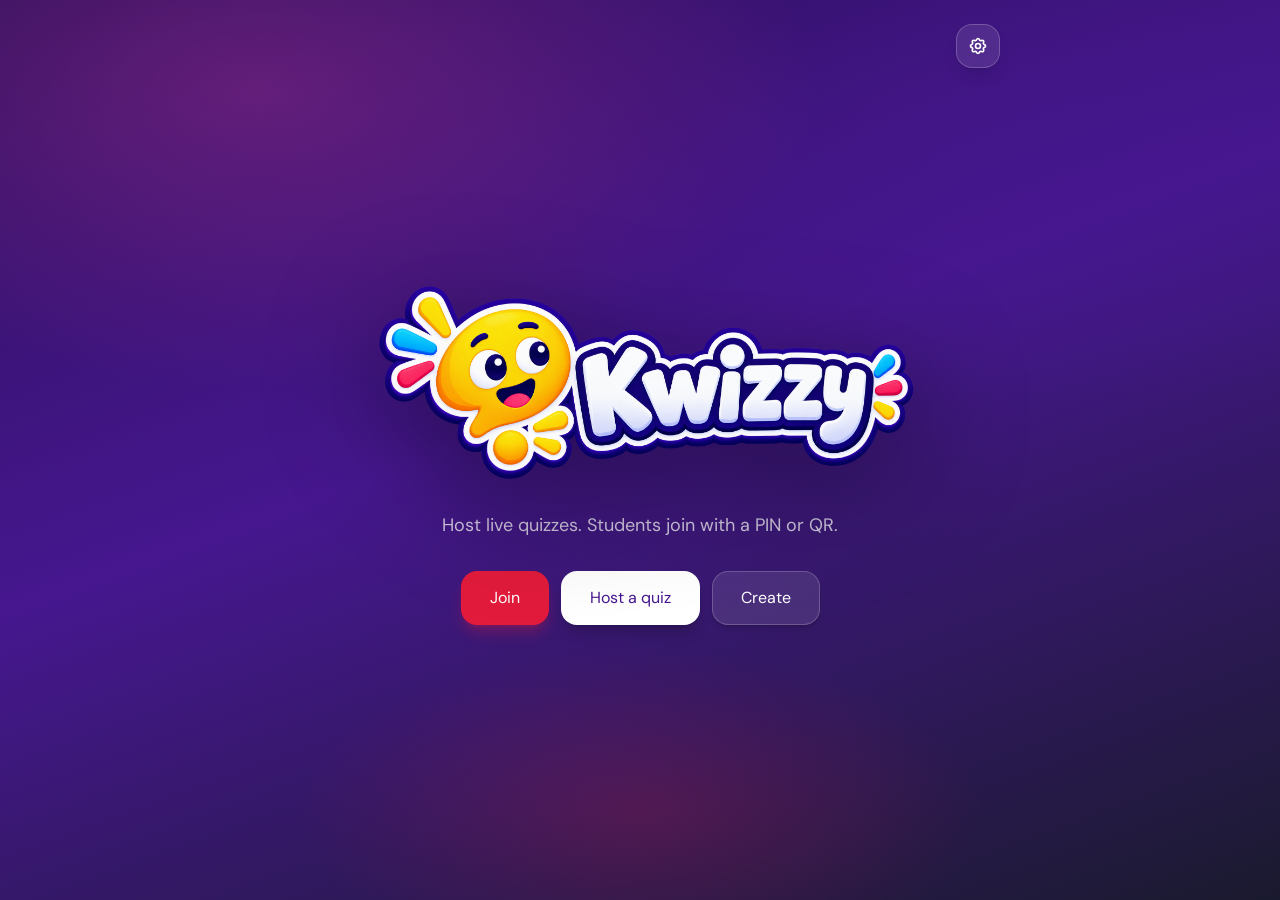
==== commit 0bfffe2d: "Deploy build: phone-mode, creator preview fixes, mystery texture" ====
--- a/index.html
+++ b/index.html
@@ -6,8 +6,8 @@
     <meta name="viewport" content="width=device-width, initial-scale=1.0, viewport-fit=cover" />
     <meta name="theme-color" content="#46178F" />
     <title>Kwizzy — Live Quizzes</title>
-    <script type="module" crossorigin src="./assets/index-CrwvHwMI.js"></script>
-    <link rel="stylesheet" crossorigin href="./assets/index-CCrdAotV.css">
+    <script type="module" crossorigin src="./assets/index-CB7juYzD.js"></script>
+    <link rel="stylesheet" crossorigin href="./assets/index-CLa8JPCb.css">
   </head>
   <body>
     <div id="root"></div>
--- a/assets/index-CLa8JPCb.css
+++ b/assets/index-CLa8JPCb.css
@@ -0,0 +1 @@
+@font-face{font-family:Sora;font-style:normal;font-display:swap;font-weight:500;src:url(./sora-latin-ext-500-normal-B5KKQIFO.woff2)format("woff2"),url(./sora-latin-ext-500-normal-DwxUJRqY.woff)format("woff");unicode-range:U+100-2BA,U+2BD-2C5,U+2C7-2CC,U+2CE-2D7,U+2DD-2FF,U+304,U+308,U+329,U+1D00-1DBF,U+1E00-1E9F,U+1EF2-1EFF,U+2020,U+20A0-20AB,U+20AD-20C0,U+2113,U+2C60-2C7F,U+A720-A7FF}@font-face{font-family:Sora;font-style:normal;font-display:swap;font-weight:500;src:url(./sora-latin-500-normal-01eiPEn0.woff2)format("woff2"),url(./sora-latin-500-normal-w58xtEt9.woff)format("woff");unicode-range:U+??,U+131,U+152-153,U+2BB-2BC,U+2C6,U+2DA,U+2DC,U+304,U+308,U+329,U+2000-206F,U+20AC,U+2122,U+2191,U+2193,U+2212,U+2215,U+FEFF,U+FFFD}@font-face{font-family:Sora;font-style:normal;font-display:swap;font-weight:600;src:url(./sora-latin-ext-600-normal-Cue1zdhl.woff2)format("woff2"),url(./sora-latin-ext-600-normal-DLOJK0Ta.woff)format("woff");unicode-range:U+100-2BA,U+2BD-2C5,U+2C7-2CC,U+2CE-2D7,U+2DD-2FF,U+304,U+308,U+329,U+1D00-1DBF,U+1E00-1E9F,U+1EF2-1EFF,U+2020,U+20A0-20AB,U+20AD-20C0,U+2113,U+2C60-2C7F,U+A720-A7FF}@font-face{font-family:Sora;font-style:normal;font-display:swap;font-weight:600;src:url(./sora-latin-600-normal-Cdg4DaK0.woff2)format("woff2"),url(./sora-latin-600-normal-1_7fyUAY.woff)format("woff");unicode-range:U+??,U+131,U+152-153,U+2BB-2BC,U+2C6,U+2DA,U+2DC,U+304,U+308,U+329,U+2000-206F,U+20AC,U+2122,U+2191,U+2193,U+2212,U+2215,U+FEFF,U+FFFD}@font-face{font-family:Sora;font-style:normal;font-display:swap;font-weight:700;src:url(./sora-latin-ext-700-normal-DM0oy5s8.woff2)format("woff2"),url(./sora-latin-ext-700-normal-Oc7uZIYt.woff)format("woff");unicode-range:U+100-2BA,U+2BD-2C5,U+2C7-2CC,U+2CE-2D7,U+2DD-2FF,U+304,U+308,U+329,U+1D00-1DBF,U+1E00-1E9F,U+1EF2-1EFF,U+2020,U+20A0-20AB,U+20AD-20C0,U+2113,U+2C60-2C7F,U+A720-A7FF}@font-face{font-family:Sora;font-style:normal;font-display:swap;font-weight:700;src:url(./sora-latin-700-normal-9waGdLWo.woff2)format("woff2"),url(./sora-latin-700-normal-BKPfQAnC.woff)format("woff");unicode-range:U+??,U+131,U+152-153,U+2BB-2BC,U+2C6,U+2DA,U+2DC,U+304,U+308,U+329,U+2000-206F,U+20AC,U+2122,U+2191,U+2193,U+2212,U+2215,U+FEFF,U+FFFD}@font-face{font-family:Sora;font-style:normal;font-display:swap;font-weight:800;src:url(./sora-latin-ext-800-normal-YDFYE6t9.woff2)format("woff2"),url(./sora-latin-ext-800-normal-BvAfeed7.woff)format("woff");unicode-range:U+100-2BA,U+2BD-2C5,U+2C7-2CC,U+2CE-2D7,U+2DD-2FF,U+304,U+308,U+329,U+1D00-1DBF,U+1E00-1E9F,U+1EF2-1EFF,U+2020,U+20A0-20AB,U+20AD-20C0,U+2113,U+2C60-2C7F,U+A720-A7FF}@font-face{font-family:Sora;font-style:normal;font-display:swap;font-weight:800;src:url(./sora-latin-800-normal-2tKLL3qT.woff2)format("woff2"),url(./sora-latin-800-normal-c3Huklug.woff)format("woff");unicode-range:U+??,U+131,U+152-153,U+2BB-2BC,U+2C6,U+2DA,U+2DC,U+304,U+308,U+329,U+2000-206F,U+20AC,U+2122,U+2191,U+2193,U+2212,U+2215,U+FEFF,U+FFFD}@font-face{font-family:DM Sans;font-style:normal;font-display:swap;font-weight:400;src:url(./dm-sans-latin-ext-400-normal-BtiwyxMk.woff2)format("woff2"),url(./dm-sans-latin-ext-400-normal-BjWJ59Pq.woff)format("woff");unicode-range:U+100-2BA,U+2BD-2C5,U+2C7-2CC,U+2CE-2D7,U+2DD-2FF,U+304,U+308,U+329,U+1D00-1DBF,U+1E00-1E9F,U+1EF2-1EFF,U+2020,U+20A0-20AB,U+20AD-20C0,U+2113,U+2C60-2C7F,U+A720-A7FF}@font-face{font-family:DM Sans;font-style:normal;font-display:swap;font-weight:400;src:url(./dm-sans-latin-400-normal-CW0RaeGs.woff2)format("woff2"),url(./dm-sans-latin-400-normal-BwCSEQnW.woff)format("woff");unicode-range:U+??,U+131,U+152-153,U+2BB-2BC,U+2C6,U+2DA,U+2DC,U+304,U+308,U+329,U+2000-206F,U+20AC,U+2122,U+2191,U+2193,U+2212,U+2215,U+FEFF,U+FFFD}@font-face{font-family:DM Sans;font-style:normal;font-display:swap;font-weight:500;src:url(./dm-sans-latin-ext-500-normal-BJfUCQsA.woff2)format("woff2"),url(./dm-sans-latin-ext-500-normal-DR84L5F-.woff)format("woff");unicode-range:U+100-2BA,U+2BD-2C5,U+2C7-2CC,U+2CE-2D7,U+2DD-2FF,U+304,U+308,U+329,U+1D00-1DBF,U+1E00-1E9F,U+1EF2-1EFF,U+2020,U+20A0-20AB,U+20AD-20C0,U+2113,U+2C60-2C7F,U+A720-A7FF}@font-face{font-family:DM Sans;font-style:normal;font-display:swap;font-weight:500;src:url(./dm-sans-latin-500-normal-B9HHJjqV.woff2)format("woff2"),url(./dm-sans-latin-500-normal-Dr3UlScf.woff)format("woff");unicode-range:U+??,U+131,U+152-153,U+2BB-2BC,U+2C6,U+2DA,U+2DC,U+304,U+308,U+329,U+2000-206F,U+20AC,U+2122,U+2191,U+2193,U+2212,U+2215,U+FEFF,U+FFFD}@font-face{font-family:DM Sans;font-style:normal;font-display:swap;font-weight:600;src:url(./dm-sans-latin-ext-600-normal-4vooXBpG.woff2)format("woff2"),url(./dm-sans-latin-ext-600-normal-DRtaDpgU.woff)format("woff");unicode-range:U+100-2BA,U+2BD-2C5,U+2C7-2CC,U+2CE-2D7,U+2DD-2FF,U+304,U+308,U+329,U+1D00-1DBF,U+1E00-1E9F,U+1EF2-1EFF,U+2020,U+20A0-20AB,U+20AD-20C0,U+2113,U+2C60-2C7F,U+A720-A7FF}@font-face{font-family:DM Sans;font-style:normal;font-display:swap;font-weight:600;src:url(./dm-sans-latin-600-normal-Aqo67rzb.woff2)format("woff2"),url(./dm-sans-latin-600-normal-BmdmIIQ2.woff)format("woff");unicode-range:U+??,U+131,U+152-153,U+2BB-2BC,U+2C6,U+2DA,U+2DC,U+304,U+308,U+329,U+2000-206F,U+20AC,U+2122,U+2191,U+2193,U+2212,U+2215,U+FEFF,U+FFFD}@font-face{font-family:DM Sans;font-style:normal;font-display:swap;font-weight:700;src:url(./dm-sans-latin-ext-700-normal-CJIcxD6K.woff2)format("woff2"),url(./dm-sans-latin-ext-700-normal-BLI3TTWz.woff)format("woff");unicode-range:U+100-2BA,U+2BD-2C5,U+2C7-2CC,U+2CE-2D7,U+2DD-2FF,U+304,U+308,U+329,U+1D00-1DBF,U+1E00-1E9F,U+1EF2-1EFF,U+2020,U+20A0-20AB,U+20AD-20C0,U+2113,U+2C60-2C7F,U+A720-A7FF}@font-face{font-family:DM Sans;font-style:normal;font-display:swap;font-weight:700;src:url(./dm-sans-latin-700-normal-DvUfVpUG.woff2)format("woff2"),url(./dm-sans-latin-700-normal-CUSSCpQX.woff)format("woff");unicode-range:U+??,U+131,U+152-153,U+2BB-2BC,U+2C6,U+2DA,U+2DC,U+304,U+308,U+329,U+2000-206F,U+20AC,U+2122,U+2191,U+2193,U+2212,U+2215,U+FEFF,U+FFFD}@layer properties{@supports (((-webkit-hyphens:none)) and (not (margin-trim:inline))) or ((-moz-orient:inline) and (not (color:rgb(from red r g b)))){*,:before,:after,::backdrop{--tw-translate-x:0;--tw-translate-y:0;--tw-translate-z:0;--tw-rotate-x:initial;--tw-rotate-y:initial;--tw-rotate-z:initial;--tw-skew-x:initial;--tw-skew-y:initial;--tw-space-y-reverse:0;--tw-border-style:solid;--tw-gradient-position:initial;--tw-gradient-from:#0000;--tw-gradient-via:#0000;--tw-gradient-to:#0000;--tw-gradient-stops:initial;--tw-gradient-via-stops:initial;--tw-gradient-from-position:0%;--tw-gradient-via-position:50%;--tw-gradient-to-position:100%;--tw-leading:initial;--tw-font-weight:initial;--tw-tracking:initial;--tw-ordinal:initial;--tw-slashed-zero:initial;--tw-numeric-figure:initial;--tw-numeric-spacing:initial;--tw-numeric-fraction:initial;--tw-shadow:0 0 #0000;--tw-shadow-color:initial;--tw-shadow-alpha:100%;--tw-inset-shadow:0 0 #0000;--tw-inset-shadow-color:initial;--tw-inset-shadow-alpha:100%;--tw-ring-color:initial;--tw-ring-shadow:0 0 #0000;--tw-inset-ring-color:initial;--tw-inset-ring-shadow:0 0 #0000;--tw-ring-inset:initial;--tw-ring-offset-width:0px;--tw-ring-offset-color:#fff;--tw-ring-offset-shadow:0 0 #0000;--tw-outline-style:solid;--tw-blur:initial;--tw-brightness:initial;--tw-contrast:initial;--tw-grayscale:initial;--tw-hue-rotate:initial;--tw-invert:initial;--tw-opacity:initial;--tw-saturate:initial;--tw-sepia:initial;--tw-drop-shadow:initial;--tw-drop-shadow-color:initial;--tw-drop-shadow-alpha:100%;--tw-drop-shadow-size:initial;--tw-backdrop-blur:initial;--tw-backdrop-brightness:initial;--tw-backdrop-contrast:initial;--tw-backdrop-grayscale:initial;--tw-backdrop-hue-rotate:initial;--tw-backdrop-invert:initial;--tw-backdrop-opacity:initial;--tw-backdrop-saturate:initial;--tw-backdrop-sepia:initial;--tw-content:"";--tw-scale-x:1;--tw-scale-y:1;--tw-scale-z:1}}}@layer theme{:root,:host{--font-sans:"DM Sans", system-ui, sans-serif;--font-mono:ui-monospace, SFMono-Regular, Menlo, Monaco, Consolas, "Liberation Mono", "Courier New", monospace;--color-black:#000;--color-white:#fff;--spacing:.25rem;--container-xs:20rem;--container-sm:24rem;--container-md:28rem;--container-lg:32rem;--container-xl:36rem;--container-2xl:42rem;--container-3xl:48rem;--container-4xl:56rem;--container-5xl:64rem;--container-6xl:72rem;--text-xs:.75rem;--text-xs--line-height:calc(1 / .75);--text-sm:.875rem;--text-sm--line-height:calc(1.25 / .875);--text-base:1rem;--text-base--line-height:calc(1.5 / 1);--text-lg:1.125rem;--text-lg--line-height:calc(1.75 / 1.125);--text-xl:1.25rem;--text-xl--line-height:calc(1.75 / 1.25);--text-2xl:1.5rem;--text-2xl--line-height:calc(2 / 1.5);--text-3xl:1.875rem;--text-3xl--line-height:calc(2.25 / 1.875);--text-4xl:2.25rem;--text-4xl--line-height:calc(2.5 / 2.25);--text-5xl:3rem;--text-5xl--line-height:1;--text-6xl:3.75rem;--text-6xl--line-height:1;--text-7xl:4.5rem;--text-7xl--line-height:1;--text-8xl:6rem;--text-8xl--line-height:1;--font-weight-normal:400;--font-weight-semibold:600;--font-weight-bold:700;--font-weight-extrabold:800;--font-weight-black:900;--tracking-tight:-.025em;--tracking-wide:.025em;--tracking-wider:.05em;--tracking-widest:.1em;--leading-tight:1.25;--leading-snug:1.375;--leading-relaxed:1.625;--radius-md:.375rem;--radius-lg:.5rem;--radius-xl:.75rem;--radius-2xl:1rem;--radius-3xl:1.5rem;--animate-pulse:pulse 2s cubic-bezier(.4, 0, .6, 1) infinite;--blur-sm:8px;--blur-lg:16px;--aspect-video:16 / 9;--default-transition-duration:.15s;--default-transition-timing-function:cubic-bezier(.4, 0, .2, 1);--default-font-family:var(--font-sans);--default-mono-font-family:var(--font-mono);--font-display:"Sora", system-ui, sans-serif;--color-plum:#46178f;--color-plum-deep:#2d0f5c;--color-magenta:#9b2d8b;--color-coral:#e21b3c;--color-amber:#f5a623;--color-teal:#1368ce;--color-green:#26890c;--color-ink:#1a1a2e;--color-fog:#f4f0fa;--color-mist:#e8e0f5;--color-answer-a:#e21b3c;--color-answer-b:#1368ce;--color-answer-c:#d89e00;--color-answer-d:#26890c;--color-answer-e:#9b2d8b;--color-answer-f:#0aa3a3}}@layer base{*,:after,:before,::backdrop{box-sizing:border-box;border:0 solid;margin:0;padding:0}::file-selector-button{box-sizing:border-box;border:0 solid;margin:0;padding:0}html,:host{-webkit-text-size-adjust:100%;tab-size:4;line-height:1.5;font-family:var(--default-font-family,-apple-system, BlinkMacSystemFont, "Segoe UI", Roboto, "Helvetica Neue", "Noto Sans", Arial, sans-serif, "Apple Color Emoji", "Segoe UI Emoji", "Segoe UI Symbol", "Noto Color Emoji");font-feature-settings:var(--default-font-feature-settings,normal);font-variation-settings:var(--default-font-variation-settings,normal);-webkit-tap-highlight-color:transparent}hr{height:0;color:inherit;border-top-width:1px}abbr:where([title]){-webkit-text-decoration:underline dotted;text-decoration:underline dotted}h1,h2,h3,h4,h5,h6{font-size:inherit;font-weight:inherit}a{color:inherit;-webkit-text-decoration:inherit;-webkit-text-decoration:inherit;-webkit-text-decoration:inherit;-webkit-text-decoration:inherit;text-decoration:inherit}b,strong{font-weight:bolder}code,kbd,samp,pre{font-family:var(--default-mono-font-family,ui-monospace, SFMono-Regular, Menlo, Monaco, Consolas, "Liberation Mono", "Courier New", monospace);font-feature-settings:var(--default-mono-font-feature-settings,normal);font-variation-settings:var(--default-mono-font-variation-settings,normal);font-size:1em}small{font-size:80%}sub,sup{vertical-align:baseline;font-size:75%;line-height:0;position:relative}sub{bottom:-.25em}sup{top:-.5em}table{text-indent:0;border-color:inherit;border-collapse:collapse}:-moz-focusring:where(:not(iframe)){outline:auto}progress{vertical-align:baseline}summary{display:list-item}ol,ul,menu{list-style:none}img,svg,video,canvas,audio,iframe,embed,object{vertical-align:middle;display:block}img,video{max-width:100%;height:auto}button,input,select,optgroup,textarea{font:inherit;font-feature-settings:inherit;font-variation-settings:inherit;letter-spacing:inherit;color:inherit;opacity:1;background-color:#0000;border-radius:0}::file-selector-button{font:inherit;font-feature-settings:inherit;font-variation-settings:inherit;letter-spacing:inherit;color:inherit;opacity:1;background-color:#0000;border-radius:0}:where(select:is([multiple],[size])) optgroup{font-weight:bolder}:where(select:is([multiple],[size])) optgroup option{padding-inline-start:20px}::file-selector-button{margin-inline-end:4px}::placeholder{opacity:1}@supports (not ((-webkit-appearance:-apple-pay-button))) or (contain-intrinsic-size:1px){::placeholder{color:currentColor}@supports (color:color-mix(in lab, red, red)){::placeholder{color:color-mix(in oklab, currentcolor 50%, transparent)}}}textarea{resize:vertical}::-webkit-search-decoration{-webkit-appearance:none}::-webkit-date-and-time-value{min-height:1lh;text-align:inherit}::-webkit-datetime-edit{display:inline-flex}::-webkit-datetime-edit-fields-wrapper{padding:0}::-webkit-datetime-edit{padding-block:0}::-webkit-datetime-edit-year-field{padding-block:0}::-webkit-datetime-edit-month-field{padding-block:0}::-webkit-datetime-edit-day-field{padding-block:0}::-webkit-datetime-edit-hour-field{padding-block:0}::-webkit-datetime-edit-minute-field{padding-block:0}::-webkit-datetime-edit-second-field{padding-block:0}::-webkit-datetime-edit-millisecond-field{padding-block:0}::-webkit-datetime-edit-meridiem-field{padding-block:0}::-webkit-calendar-picker-indicator{line-height:1}:-moz-ui-invalid{box-shadow:none}button,input:where([type=button],[type=reset],[type=submit]){appearance:button}::file-selector-button{appearance:button}::-webkit-inner-spin-button{height:auto}::-webkit-outer-spin-button{height:auto}[hidden]:where(:not([hidden=until-found])){display:none!important}}@layer components;@layer utilities{.pointer-events-none{pointer-events:none}.invisible{visibility:hidden}.visible{visibility:visible}.absolute{position:absolute}.fixed{position:fixed}.relative{position:relative}.static{position:static}.sticky{position:sticky}.inset-0{inset:0}.inset-x-0{inset-inline:0}.inset-y-0{inset-block:0}.-top-1{top:calc(var(--spacing) * -1)}.top-0{top:0}.top-1{top:var(--spacing)}.top-1\/2{top:50%}.top-2{top:calc(var(--spacing) * 2)}.top-3{top:calc(var(--spacing) * 3)}.-right-1{right:calc(var(--spacing) * -1)}.-right-2{right:calc(var(--spacing) * -2)}.right-1{right:var(--spacing)}.right-2{right:calc(var(--spacing) * 2)}.right-3{right:calc(var(--spacing) * 3)}.-bottom-1{bottom:calc(var(--spacing) * -1)}.-bottom-2{bottom:calc(var(--spacing) * -2)}.bottom-0{bottom:0}.bottom-1{bottom:var(--spacing)}.bottom-2{bottom:calc(var(--spacing) * 2)}.bottom-3{bottom:calc(var(--spacing) * 3)}.left-0{left:0}.left-1{left:var(--spacing)}.left-1\/2{left:50%}.left-2{left:calc(var(--spacing) * 2)}.left-7{left:calc(var(--spacing) * 7)}.z-10{z-index:10}.z-20{z-index:20}.z-30{z-index:30}.z-50{z-index:50}.z-\[80\]{z-index:80}.z-\[200\]{z-index:200}.\!mx-0{margin-inline:0!important}.-mx-3{margin-inline:calc(var(--spacing) * -3)}.mx-1{margin-inline:var(--spacing)}.mx-3{margin-inline:calc(var(--spacing) * 3)}.mx-auto{margin-inline:auto}.mt-0\.5{margin-top:calc(var(--spacing) * .5)}.mt-1{margin-top:var(--spacing)}.mt-1\.5{margin-top:calc(var(--spacing) * 1.5)}.mt-2{margin-top:calc(var(--spacing) * 2)}.mt-3{margin-top:calc(var(--spacing) * 3)}.mt-4{margin-top:calc(var(--spacing) * 4)}.mt-5{margin-top:calc(var(--spacing) * 5)}.mt-6{margin-top:calc(var(--spacing) * 6)}.mt-8{margin-top:calc(var(--spacing) * 8)}.mt-10{margin-top:calc(var(--spacing) * 10)}.mt-auto{margin-top:auto}.mr-1{margin-right:var(--spacing)}.mb-1{margin-bottom:var(--spacing)}.mb-2{margin-bottom:calc(var(--spacing) * 2)}.mb-3{margin-bottom:calc(var(--spacing) * 3)}.mb-4{margin-bottom:calc(var(--spacing) * 4)}.ml-1{margin-left:var(--spacing)}.ml-2{margin-left:calc(var(--spacing) * 2)}.line-clamp-1{-webkit-line-clamp:1;-webkit-box-orient:vertical;display:-webkit-box;overflow:hidden}.line-clamp-2{-webkit-line-clamp:2;-webkit-box-orient:vertical;display:-webkit-box;overflow:hidden}.line-clamp-3{-webkit-line-clamp:3;-webkit-box-orient:vertical;display:-webkit-box;overflow:hidden}.line-clamp-4{-webkit-line-clamp:4;-webkit-box-orient:vertical;display:-webkit-box;overflow:hidden}.block{display:block}.contents{display:contents}.flex{display:flex}.grid{display:grid}.hidden{display:none}.inline-block{display:inline-block}.inline-flex{display:inline-flex}.inline-grid{display:inline-grid}.aspect-\[3\/4\]{aspect-ratio:3/4}.aspect-video{aspect-ratio:var(--aspect-video)}.\!size-full{width:100%!important;height:100%!important}.size-3{width:calc(var(--spacing) * 3);height:calc(var(--spacing) * 3)}.size-3\.5{width:calc(var(--spacing) * 3.5);height:calc(var(--spacing) * 3.5)}.size-4{width:calc(var(--spacing) * 4);height:calc(var(--spacing) * 4)}.size-5{width:calc(var(--spacing) * 5);height:calc(var(--spacing) * 5)}.size-6{width:calc(var(--spacing) * 6);height:calc(var(--spacing) * 6)}.size-7{width:calc(var(--spacing) * 7);height:calc(var(--spacing) * 7)}.size-8{width:calc(var(--spacing) * 8);height:calc(var(--spacing) * 8)}.size-9{width:calc(var(--spacing) * 9);height:calc(var(--spacing) * 9)}.size-10{width:calc(var(--spacing) * 10);height:calc(var(--spacing) * 10)}.size-11{width:calc(var(--spacing) * 11);height:calc(var(--spacing) * 11)}.size-12{width:calc(var(--spacing) * 12);height:calc(var(--spacing) * 12)}.size-14{width:calc(var(--spacing) * 14);height:calc(var(--spacing) * 14)}.size-16{width:calc(var(--spacing) * 16);height:calc(var(--spacing) * 16)}.size-20{width:calc(var(--spacing) * 20);height:calc(var(--spacing) * 20)}.size-40{width:calc(var(--spacing) * 40);height:calc(var(--spacing) * 40)}.size-56{width:calc(var(--spacing) * 56);height:calc(var(--spacing) * 56)}.size-\[min\(36vw\,140px\)\]{width:min(36vw,140px);height:min(36vw,140px)}.size-\[min\(40vw\,160px\)\]{width:min(40vw,160px);height:min(40vw,160px)}.size-\[min\(52vw\,220px\)\]{width:min(52vw,220px);height:min(52vw,220px)}.size-\[min\(52vw\,280px\)\]{width:min(52vw,280px);height:min(52vw,280px)}.h-1\/3{height:33.3333%}.h-2{height:calc(var(--spacing) * 2)}.h-4{height:calc(var(--spacing) * 4)}.h-5{height:calc(var(--spacing) * 5)}.h-6{height:calc(var(--spacing) * 6)}.h-8{height:calc(var(--spacing) * 8)}.h-9{height:calc(var(--spacing) * 9)}.h-\[620px\]{height:620px}.h-\[min\(75vh\,720px\)\]{height:min(75vh,720px)}.h-dvh{height:100dvh}.h-full{height:100%}.max-h-20{max-height:calc(var(--spacing) * 20)}.max-h-28{max-height:calc(var(--spacing) * 28)}.max-h-40{max-height:calc(var(--spacing) * 40)}.max-h-44{max-height:calc(var(--spacing) * 44)}.max-h-56{max-height:calc(var(--spacing) * 56)}.max-h-64{max-height:calc(var(--spacing) * 64)}.max-h-\[9\.5rem\]{max-height:9.5rem}.max-h-\[11rem\]{max-height:11rem}.max-h-\[16vh\]{max-height:16vh}.max-h-\[20vh\]{max-height:20vh}.max-h-\[26vh\]{max-height:26vh}.max-h-\[28vh\]{max-height:28vh}.max-h-\[40vh\]{max-height:40vh}.max-h-\[50vh\]{max-height:50vh}.max-h-\[55vh\]{max-height:55vh}.max-h-\[62vh\]{max-height:62vh}.max-h-\[78vh\]{max-height:78vh}.max-h-\[85vh\]{max-height:85vh}.max-h-\[90dvh\]{max-height:90dvh}.max-h-\[90vh\]{max-height:90vh}.max-h-\[min\(48vh\,420px\)\]{max-height:min(48vh,420px)}.max-h-\[min\(50vh\,28rem\)\]{max-height:min(50vh,28rem)}.max-h-full{max-height:100%}.min-h-0{min-height:0}.min-h-14{min-height:calc(var(--spacing) * 14)}.min-h-24{min-height:calc(var(--spacing) * 24)}.min-h-28{min-height:calc(var(--spacing) * 28)}.min-h-48{min-height:calc(var(--spacing) * 48)}.min-h-\[3\.5rem\]{min-height:3.5rem}.min-h-\[5\.25rem\]{min-height:5.25rem}.min-h-\[5rem\]{min-height:5rem}.min-h-\[7\.5rem\]{min-height:7.5rem}.min-h-\[10rem\]{min-height:10rem}.min-h-\[12rem\]{min-height:12rem}.min-h-\[14rem\]{min-height:14rem}.min-h-\[16rem\]{min-height:16rem}.min-h-\[22rem\]{min-height:22rem}.min-h-\[40px\]{min-height:40px}.min-h-\[40vh\]{min-height:40vh}.min-h-\[44px\]{min-height:44px}.min-h-\[46vh\]{min-height:46vh}.min-h-\[48px\]{min-height:48px}.min-h-\[52px\]{min-height:52px}.min-h-\[620px\]{min-height:620px}.min-h-dvh{min-height:100dvh}.min-h-full{min-height:100%}.w-7{width:calc(var(--spacing) * 7)}.w-8{width:calc(var(--spacing) * 8)}.w-12{width:calc(var(--spacing) * 12)}.w-14{width:calc(var(--spacing) * 14)}.w-28{width:calc(var(--spacing) * 28)}.w-32{width:calc(var(--spacing) * 32)}.w-40{width:calc(var(--spacing) * 40)}.w-56{width:calc(var(--spacing) * 56)}.w-\[min\(92vw\,34rem\)\]{width:min(92vw,34rem)}.w-auto{width:auto}.w-full{width:100%}.w-px{width:1px}.max-w-2xl{max-width:var(--container-2xl)}.max-w-3xl{max-width:var(--container-3xl)}.max-w-4xl{max-width:var(--container-4xl)}.max-w-5xl{max-width:var(--container-5xl)}.max-w-6xl{max-width:var(--container-6xl)}.max-w-16{max-width:calc(var(--spacing) * 16)}.max-w-\[5\.5rem\]{max-width:5.5rem}.max-w-\[7rem\]{max-width:7rem}.max-w-\[9rem\]{max-width:9rem}.max-w-\[12rem\]{max-width:12rem}.max-w-\[14rem\]{max-width:14rem}.max-w-\[1440px\]{max-width:1440px}.max-w-full{max-width:100%}.max-w-lg{max-width:var(--container-lg)}.max-w-md{max-width:var(--container-md)}.max-w-sm{max-width:var(--container-sm)}.max-w-xl{max-width:var(--container-xl)}.max-w-xs{max-width:var(--container-xs)}.min-w-0{min-width:0}.min-w-8{min-width:calc(var(--spacing) * 8)}.min-w-\[4rem\]{min-width:4rem}.min-w-\[5\.5rem\]{min-width:5.5rem}.min-w-\[6rem\]{min-width:6rem}.min-w-\[7\.5rem\]{min-width:7.5rem}.min-w-\[7rem\]{min-width:7rem}.flex-1{flex:1}.shrink{flex-shrink:1}.shrink-0{flex-shrink:0}.basis-\[30\%\]{flex-basis:30%}.-translate-x-1\/2{--tw-translate-x:calc(calc(1 / 2 * 100%) * -1);translate:var(--tw-translate-x) var(--tw-translate-y)}.-translate-y-1\/2{--tw-translate-y:calc(calc(1 / 2 * 100%) * -1);translate:var(--tw-translate-x) var(--tw-translate-y)}.-rotate-90{rotate:-90deg}.\[transform\:translateZ\(0\)\]{transform:translateZ(0)}.transform{transform:var(--tw-rotate-x,) var(--tw-rotate-y,) var(--tw-rotate-z,) var(--tw-skew-x,) var(--tw-skew-y,)}.animate-pulse{animation:var(--animate-pulse)}.cursor-grab{cursor:grab}.cursor-move{cursor:move}.cursor-nwse-resize{cursor:nwse-resize}.cursor-pointer{cursor:pointer}.cursor-zoom-in{cursor:zoom-in}.touch-none{touch-action:none}.resize{resize:both}.resize-none{resize:none}.list-none{list-style-type:none}.auto-cols-fr{grid-auto-columns:minmax(0,1fr)}.grid-flow-col{grid-auto-flow:column}.auto-rows-\[minmax\(0\,1fr\)\]{grid-auto-rows:minmax(0,1fr)}.auto-rows-min{grid-auto-rows:min-content}.grid-cols-1{grid-template-columns:repeat(1,minmax(0,1fr))}.grid-cols-2{grid-template-columns:repeat(2,minmax(0,1fr))}.grid-cols-3{grid-template-columns:repeat(3,minmax(0,1fr))}.grid-rows-1{grid-template-rows:repeat(1,minmax(0,1fr))}.grid-rows-2{grid-template-rows:repeat(2,minmax(0,1fr))}.flex-col{flex-direction:column}.flex-row{flex-direction:row}.flex-wrap{flex-wrap:wrap}.place-items-center{place-items:center}.content-start{align-content:flex-start}.content-stretch{align-content:stretch}.items-baseline{align-items:baseline}.items-center{align-items:center}.items-end{align-items:flex-end}.items-start{align-items:flex-start}.items-stretch{align-items:stretch}.justify-between{justify-content:space-between}.justify-center{justify-content:center}.justify-end{justify-content:flex-end}.justify-start{justify-content:flex-start}.gap-1{gap:var(--spacing)}.gap-1\.5{gap:calc(var(--spacing) * 1.5)}.gap-2{gap:calc(var(--spacing) * 2)}.gap-3{gap:calc(var(--spacing) * 3)}.gap-4{gap:calc(var(--spacing) * 4)}:where(.space-y-2>:not(:last-child)){--tw-space-y-reverse:0;margin-block-start:calc(calc(var(--spacing) * 2) * var(--tw-space-y-reverse));margin-block-end:calc(calc(var(--spacing) * 2) * calc(1 - var(--tw-space-y-reverse)))}:where(.space-y-3>:not(:last-child)){--tw-space-y-reverse:0;margin-block-start:calc(calc(var(--spacing) * 3) * var(--tw-space-y-reverse));margin-block-end:calc(calc(var(--spacing) * 3) * calc(1 - var(--tw-space-y-reverse)))}:where(.space-y-4>:not(:last-child)){--tw-space-y-reverse:0;margin-block-start:calc(calc(var(--spacing) * 4) * var(--tw-space-y-reverse));margin-block-end:calc(calc(var(--spacing) * 4) * calc(1 - var(--tw-space-y-reverse)))}:where(.space-y-5>:not(:last-child)){--tw-space-y-reverse:0;margin-block-start:calc(calc(var(--spacing) * 5) * var(--tw-space-y-reverse));margin-block-end:calc(calc(var(--spacing) * 5) * calc(1 - var(--tw-space-y-reverse)))}:where(.space-y-6>:not(:last-child)){--tw-space-y-reverse:0;margin-block-start:calc(calc(var(--spacing) * 6) * var(--tw-space-y-reverse));margin-block-end:calc(calc(var(--spacing) * 6) * calc(1 - var(--tw-space-y-reverse)))}:where(.space-y-8>:not(:last-child)){--tw-space-y-reverse:0;margin-block-start:calc(calc(var(--spacing) * 8) * var(--tw-space-y-reverse));margin-block-end:calc(calc(var(--spacing) * 8) * calc(1 - var(--tw-space-y-reverse)))}.gap-x-5{column-gap:calc(var(--spacing) * 5)}.gap-y-3{row-gap:calc(var(--spacing) * 3)}.truncate{text-overflow:ellipsis;white-space:nowrap;overflow:hidden}.overflow-auto{overflow:auto}.overflow-hidden{overflow:hidden}.overflow-x-auto{overflow-x:auto}.overflow-x-hidden{overflow-x:hidden}.overflow-y-auto{overflow-y:auto}.overflow-y-hidden{overflow-y:hidden}.overscroll-contain{overscroll-behavior:contain}.overscroll-none{overscroll-behavior:none}.rounded{border-radius:.25rem}.rounded-2xl{border-radius:var(--radius-2xl)}.rounded-3xl{border-radius:var(--radius-3xl)}.rounded-\[1\.5rem\]{border-radius:1.5rem}.rounded-\[2rem\]{border-radius:2rem}.rounded-\[15\%\]{border-radius:15%}.rounded-full{border-radius:2147483647px}.rounded-lg{border-radius:var(--radius-lg)}.rounded-md{border-radius:var(--radius-md)}.rounded-xl{border-radius:var(--radius-xl)}.rounded-t-3xl{border-top-left-radius:var(--radius-3xl);border-top-right-radius:var(--radius-3xl)}.rounded-t-lg{border-top-left-radius:var(--radius-lg);border-top-right-radius:var(--radius-lg)}.rounded-t-xl{border-top-left-radius:var(--radius-xl);border-top-right-radius:var(--radius-xl)}.border{border-style:var(--tw-border-style);border-width:1px}.border-0{border-style:var(--tw-border-style);border-width:0}.border-2{border-style:var(--tw-border-style);border-width:2px}.border-4{border-style:var(--tw-border-style);border-width:4px}.border-\[6px\]{border-style:var(--tw-border-style);border-width:6px}.border-t{border-top-style:var(--tw-border-style);border-top-width:1px}.border-b{border-bottom-style:var(--tw-border-style);border-bottom-width:1px}.border-b-2{border-bottom-style:var(--tw-border-style);border-bottom-width:2px}.border-dashed{--tw-border-style:dashed;border-style:dashed}.border-amber\/90{border-color:#f5a623e6}@supports (color:color-mix(in lab, red, red)){.border-amber\/90{border-color:color-mix(in oklab, var(--color-amber) 90%, transparent)}}.border-black\/10{border-color:#0000001a}@supports (color:color-mix(in lab, red, red)){.border-black\/10{border-color:color-mix(in oklab, var(--color-black) 10%, transparent)}}.border-black\/20{border-color:#0003}@supports (color:color-mix(in lab, red, red)){.border-black\/20{border-color:color-mix(in oklab, var(--color-black) 20%, transparent)}}.border-green\/60{border-color:#26890c99}@supports (color:color-mix(in lab, red, red)){.border-green\/60{border-color:color-mix(in oklab, var(--color-green) 60%, transparent)}}.border-green\/90{border-color:#26890ce6}@supports (color:color-mix(in lab, red, red)){.border-green\/90{border-color:color-mix(in oklab, var(--color-green) 90%, transparent)}}.border-plum\/10{border-color:#46178f1a}@supports (color:color-mix(in lab, red, red)){.border-plum\/10{border-color:color-mix(in oklab, var(--color-plum) 10%, transparent)}}.border-plum\/15{border-color:#46178f26}@supports (color:color-mix(in lab, red, red)){.border-plum\/15{border-color:color-mix(in oklab, var(--color-plum) 15%, transparent)}}.border-plum\/25{border-color:#46178f40}@supports (color:color-mix(in lab, red, red)){.border-plum\/25{border-color:color-mix(in oklab, var(--color-plum) 25%, transparent)}}.border-transparent{border-color:#0000}.border-white{border-color:var(--color-white)}.border-white\/10{border-color:#ffffff1a}@supports (color:color-mix(in lab, red, red)){.border-white\/10{border-color:color-mix(in oklab, var(--color-white) 10%, transparent)}}.border-white\/15{border-color:#ffffff26}@supports (color:color-mix(in lab, red, red)){.border-white\/15{border-color:color-mix(in oklab, var(--color-white) 15%, transparent)}}.border-white\/20{border-color:#fff3}@supports (color:color-mix(in lab, red, red)){.border-white\/20{border-color:color-mix(in oklab, var(--color-white) 20%, transparent)}}.border-white\/25{border-color:#ffffff40}@supports (color:color-mix(in lab, red, red)){.border-white\/25{border-color:color-mix(in oklab, var(--color-white) 25%, transparent)}}.border-white\/30{border-color:#ffffff4d}@supports (color:color-mix(in lab, red, red)){.border-white\/30{border-color:color-mix(in oklab, var(--color-white) 30%, transparent)}}.border-white\/35{border-color:#ffffff59}@supports (color:color-mix(in lab, red, red)){.border-white\/35{border-color:color-mix(in oklab, var(--color-white) 35%, transparent)}}.border-white\/40{border-color:#fff6}@supports (color:color-mix(in lab, red, red)){.border-white\/40{border-color:color-mix(in oklab, var(--color-white) 40%, transparent)}}.border-white\/50{border-color:#ffffff80}@supports (color:color-mix(in lab, red, red)){.border-white\/50{border-color:color-mix(in oklab, var(--color-white) 50%, transparent)}}.border-white\/60{border-color:#fff9}@supports (color:color-mix(in lab, red, red)){.border-white\/60{border-color:color-mix(in oklab, var(--color-white) 60%, transparent)}}.border-white\/70{border-color:#ffffffb3}@supports (color:color-mix(in lab, red, red)){.border-white\/70{border-color:color-mix(in oklab, var(--color-white) 70%, transparent)}}.border-white\/80{border-color:#fffc}@supports (color:color-mix(in lab, red, red)){.border-white\/80{border-color:color-mix(in oklab, var(--color-white) 80%, transparent)}}.bg-\[\#1a1a2e\]\/92{background-color:oklab(22.8438% .00860056 -.0374545/.92)}.bg-amber{background-color:var(--color-amber)}.bg-amber\/15{background-color:#f5a62326}@supports (color:color-mix(in lab, red, red)){.bg-amber\/15{background-color:color-mix(in oklab, var(--color-amber) 15%, transparent)}}.bg-amber\/20{background-color:#f5a62333}@supports (color:color-mix(in lab, red, red)){.bg-amber\/20{background-color:color-mix(in oklab, var(--color-amber) 20%, transparent)}}.bg-amber\/25{background-color:#f5a62340}@supports (color:color-mix(in lab, red, red)){.bg-amber\/25{background-color:color-mix(in oklab, var(--color-amber) 25%, transparent)}}.bg-amber\/40{background-color:#f5a62366}@supports (color:color-mix(in lab, red, red)){.bg-amber\/40{background-color:color-mix(in oklab, var(--color-amber) 40%, transparent)}}.bg-black{background-color:var(--color-black)}.bg-black\/10{background-color:#0000001a}@supports (color:color-mix(in lab, red, red)){.bg-black\/10{background-color:color-mix(in oklab, var(--color-black) 10%, transparent)}}.bg-black\/15{background-color:#00000026}@supports (color:color-mix(in lab, red, red)){.bg-black\/15{background-color:color-mix(in oklab, var(--color-black) 15%, transparent)}}.bg-black\/20{background-color:#0003}@supports (color:color-mix(in lab, red, red)){.bg-black\/20{background-color:color-mix(in oklab, var(--color-black) 20%, transparent)}}.bg-black\/25{background-color:#00000040}@supports (color:color-mix(in lab, red, red)){.bg-black\/25{background-color:color-mix(in oklab, var(--color-black) 25%, transparent)}}.bg-black\/30{background-color:#0000004d}@supports (color:color-mix(in lab, red, red)){.bg-black\/30{background-color:color-mix(in oklab, var(--color-black) 30%, transparent)}}.bg-black\/35{background-color:#00000059}@supports (color:color-mix(in lab, red, red)){.bg-black\/35{background-color:color-mix(in oklab, var(--color-black) 35%, transparent)}}.bg-black\/40{background-color:#0006}@supports (color:color-mix(in lab, red, red)){.bg-black\/40{background-color:color-mix(in oklab, var(--color-black) 40%, transparent)}}.bg-black\/45{background-color:#00000073}@supports (color:color-mix(in lab, red, red)){.bg-black\/45{background-color:color-mix(in oklab, var(--color-black) 45%, transparent)}}.bg-black\/50{background-color:#00000080}@supports (color:color-mix(in lab, red, red)){.bg-black\/50{background-color:color-mix(in oklab, var(--color-black) 50%, transparent)}}.bg-black\/55{background-color:#0000008c}@supports (color:color-mix(in lab, red, red)){.bg-black\/55{background-color:color-mix(in oklab, var(--color-black) 55%, transparent)}}.bg-black\/60{background-color:#0009}@supports (color:color-mix(in lab, red, red)){.bg-black\/60{background-color:color-mix(in oklab, var(--color-black) 60%, transparent)}}.bg-black\/85{background-color:#000000d9}@supports (color:color-mix(in lab, red, red)){.bg-black\/85{background-color:color-mix(in oklab, var(--color-black) 85%, transparent)}}.bg-coral{background-color:var(--color-coral)}.bg-coral\/15{background-color:#e21b3c26}@supports (color:color-mix(in lab, red, red)){.bg-coral\/15{background-color:color-mix(in oklab, var(--color-coral) 15%, transparent)}}.bg-coral\/20{background-color:#e21b3c33}@supports (color:color-mix(in lab, red, red)){.bg-coral\/20{background-color:color-mix(in oklab, var(--color-coral) 20%, transparent)}}.bg-coral\/25{background-color:#e21b3c40}@supports (color:color-mix(in lab, red, red)){.bg-coral\/25{background-color:color-mix(in oklab, var(--color-coral) 25%, transparent)}}.bg-coral\/40{background-color:#e21b3c66}@supports (color:color-mix(in lab, red, red)){.bg-coral\/40{background-color:color-mix(in oklab, var(--color-coral) 40%, transparent)}}.bg-coral\/80{background-color:#e21b3ccc}@supports (color:color-mix(in lab, red, red)){.bg-coral\/80{background-color:color-mix(in oklab, var(--color-coral) 80%, transparent)}}.bg-green{background-color:var(--color-green)}.bg-green\/15{background-color:#26890c26}@supports (color:color-mix(in lab, red, red)){.bg-green\/15{background-color:color-mix(in oklab, var(--color-green) 15%, transparent)}}.bg-green\/25{background-color:#26890c40}@supports (color:color-mix(in lab, red, red)){.bg-green\/25{background-color:color-mix(in oklab, var(--color-green) 25%, transparent)}}.bg-green\/70{background-color:#26890cb3}@supports (color:color-mix(in lab, red, red)){.bg-green\/70{background-color:color-mix(in oklab, var(--color-green) 70%, transparent)}}.bg-green\/80{background-color:#26890ccc}@supports (color:color-mix(in lab, red, red)){.bg-green\/80{background-color:color-mix(in oklab, var(--color-green) 80%, transparent)}}.bg-ink{background-color:var(--color-ink)}.bg-magenta{background-color:var(--color-magenta)}.bg-mist{background-color:var(--color-mist)}.bg-mist\/30{background-color:#e8e0f54d}@supports (color:color-mix(in lab, red, red)){.bg-mist\/30{background-color:color-mix(in oklab, var(--color-mist) 30%, transparent)}}.bg-mist\/40{background-color:#e8e0f566}@supports (color:color-mix(in lab, red, red)){.bg-mist\/40{background-color:color-mix(in oklab, var(--color-mist) 40%, transparent)}}.bg-mist\/50{background-color:#e8e0f580}@supports (color:color-mix(in lab, red, red)){.bg-mist\/50{background-color:color-mix(in oklab, var(--color-mist) 50%, transparent)}}.bg-mist\/60{background-color:#e8e0f599}@supports (color:color-mix(in lab, red, red)){.bg-mist\/60{background-color:color-mix(in oklab, var(--color-mist) 60%, transparent)}}.bg-mist\/70{background-color:#e8e0f5b3}@supports (color:color-mix(in lab, red, red)){.bg-mist\/70{background-color:color-mix(in oklab, var(--color-mist) 70%, transparent)}}.bg-mist\/80{background-color:#e8e0f5cc}@supports (color:color-mix(in lab, red, red)){.bg-mist\/80{background-color:color-mix(in oklab, var(--color-mist) 80%, transparent)}}.bg-plum{background-color:var(--color-plum)}.bg-plum-deep{background-color:var(--color-plum-deep)}.bg-plum\/10{background-color:#46178f1a}@supports (color:color-mix(in lab, red, red)){.bg-plum\/10{background-color:color-mix(in oklab, var(--color-plum) 10%, transparent)}}.bg-plum\/15{background-color:#46178f26}@supports (color:color-mix(in lab, red, red)){.bg-plum\/15{background-color:color-mix(in oklab, var(--color-plum) 15%, transparent)}}.bg-transparent{background-color:#0000}.bg-white{background-color:var(--color-white)}.bg-white\/5{background-color:#ffffff0d}@supports (color:color-mix(in lab, red, red)){.bg-white\/5{background-color:color-mix(in oklab, var(--color-white) 5%, transparent)}}.bg-white\/8{background-color:#ffffff14}@supports (color:color-mix(in lab, red, red)){.bg-white\/8{background-color:color-mix(in oklab, var(--color-white) 8%, transparent)}}.bg-white\/10{background-color:#ffffff1a}@supports (color:color-mix(in lab, red, red)){.bg-white\/10{background-color:color-mix(in oklab, var(--color-white) 10%, transparent)}}.bg-white\/12{background-color:#ffffff1f}@supports (color:color-mix(in lab, red, red)){.bg-white\/12{background-color:color-mix(in oklab, var(--color-white) 12%, transparent)}}.bg-white\/15{background-color:#ffffff26}@supports (color:color-mix(in lab, red, red)){.bg-white\/15{background-color:color-mix(in oklab, var(--color-white) 15%, transparent)}}.bg-white\/20{background-color:#fff3}@supports (color:color-mix(in lab, red, red)){.bg-white\/20{background-color:color-mix(in oklab, var(--color-white) 20%, transparent)}}.bg-white\/80{background-color:#fffc}@supports (color:color-mix(in lab, red, red)){.bg-white\/80{background-color:color-mix(in oklab, var(--color-white) 80%, transparent)}}.bg-white\/85{background-color:#ffffffd9}@supports (color:color-mix(in lab, red, red)){.bg-white\/85{background-color:color-mix(in oklab, var(--color-white) 85%, transparent)}}.bg-white\/90{background-color:#ffffffe6}@supports (color:color-mix(in lab, red, red)){.bg-white\/90{background-color:color-mix(in oklab, var(--color-white) 90%, transparent)}}.bg-white\/95{background-color:#fffffff2}@supports (color:color-mix(in lab, red, red)){.bg-white\/95{background-color:color-mix(in oklab, var(--color-white) 95%, transparent)}}.bg-gradient-to-b{--tw-gradient-position:to bottom in oklab;background-image:linear-gradient(var(--tw-gradient-stops))}.bg-gradient-to-br{--tw-gradient-position:to bottom right in oklab;background-image:linear-gradient(var(--tw-gradient-stops))}.bg-gradient-to-t{--tw-gradient-position:to top in oklab;background-image:linear-gradient(var(--tw-gradient-stops))}.from-\[\#2d0f5c\]{--tw-gradient-from:#2d0f5c;--tw-gradient-stops:var(--tw-gradient-via-stops,var(--tw-gradient-position), var(--tw-gradient-from) var(--tw-gradient-from-position), var(--tw-gradient-to) var(--tw-gradient-to-position))}.from-coral\/80{--tw-gradient-from:#e21b3ccc}@supports (color:color-mix(in lab, red, red)){.from-coral\/80{--tw-gradient-from:color-mix(in oklab, var(--color-coral) 80%, transparent)}}.from-coral\/80{--tw-gradient-stops:var(--tw-gradient-via-stops,var(--tw-gradient-position), var(--tw-gradient-from) var(--tw-gradient-from-position), var(--tw-gradient-to) var(--tw-gradient-to-position))}.from-magenta{--tw-gradient-from:var(--color-magenta);--tw-gradient-stops:var(--tw-gradient-via-stops,var(--tw-gradient-position), var(--tw-gradient-from) var(--tw-gradient-from-position), var(--tw-gradient-to) var(--tw-gradient-to-position))}.from-teal{--tw-gradient-from:var(--color-teal);--tw-gradient-stops:var(--tw-gradient-via-stops,var(--tw-gradient-position), var(--tw-gradient-from) var(--tw-gradient-from-position), var(--tw-gradient-to) var(--tw-gradient-to-position))}.from-white\/10{--tw-gradient-from:#ffffff1a}@supports (color:color-mix(in lab, red, red)){.from-white\/10{--tw-gradient-from:color-mix(in oklab, var(--color-white) 10%, transparent)}}.from-white\/10{--tw-gradient-stops:var(--tw-gradient-via-stops,var(--tw-gradient-position), var(--tw-gradient-from) var(--tw-gradient-from-position), var(--tw-gradient-to) var(--tw-gradient-to-position))}.from-white\/15{--tw-gradient-from:#ffffff26}@supports (color:color-mix(in lab, red, red)){.from-white\/15{--tw-gradient-from:color-mix(in oklab, var(--color-white) 15%, transparent)}}.from-white\/15{--tw-gradient-stops:var(--tw-gradient-via-stops,var(--tw-gradient-position), var(--tw-gradient-from) var(--tw-gradient-from-position), var(--tw-gradient-to) var(--tw-gradient-to-position))}.to-\[\#1a1a2e\]{--tw-gradient-to:#1a1a2e;--tw-gradient-stops:var(--tw-gradient-via-stops,var(--tw-gradient-position), var(--tw-gradient-from) var(--tw-gradient-from-position), var(--tw-gradient-to) var(--tw-gradient-to-position))}.to-plum{--tw-gradient-to:var(--color-plum);--tw-gradient-stops:var(--tw-gradient-via-stops,var(--tw-gradient-position), var(--tw-gradient-from) var(--tw-gradient-from-position), var(--tw-gradient-to) var(--tw-gradient-to-position))}.to-plum\/70{--tw-gradient-to:#46178fb3}@supports (color:color-mix(in lab, red, red)){.to-plum\/70{--tw-gradient-to:color-mix(in oklab, var(--color-plum) 70%, transparent)}}.to-plum\/70{--tw-gradient-stops:var(--tw-gradient-via-stops,var(--tw-gradient-position), var(--tw-gradient-from) var(--tw-gradient-from-position), var(--tw-gradient-to) var(--tw-gradient-to-position))}.to-transparent{--tw-gradient-to:transparent;--tw-gradient-stops:var(--tw-gradient-via-stops,var(--tw-gradient-position), var(--tw-gradient-from) var(--tw-gradient-from-position), var(--tw-gradient-to) var(--tw-gradient-to-position))}.to-white\/5{--tw-gradient-to:#ffffff0d}@supports (color:color-mix(in lab, red, red)){.to-white\/5{--tw-gradient-to:color-mix(in oklab, var(--color-white) 5%, transparent)}}.to-white\/5{--tw-gradient-stops:var(--tw-gradient-via-stops,var(--tw-gradient-position), var(--tw-gradient-from) var(--tw-gradient-from-position), var(--tw-gradient-to) var(--tw-gradient-to-position))}.to-white\/90{--tw-gradient-to:#ffffffe6}@supports (color:color-mix(in lab, red, red)){.to-white\/90{--tw-gradient-to:color-mix(in oklab, var(--color-white) 90%, transparent)}}.to-white\/90{--tw-gradient-stops:var(--tw-gradient-via-stops,var(--tw-gradient-position), var(--tw-gradient-from) var(--tw-gradient-from-position), var(--tw-gradient-to) var(--tw-gradient-to-position))}.fill-current{fill:currentColor}.object-contain{object-fit:contain}.object-cover{object-fit:cover}.object-fill{object-fit:fill}.p-1{padding:var(--spacing)}.p-1\.5{padding:calc(var(--spacing) * 1.5)}.p-2{padding:calc(var(--spacing) * 2)}.p-2\.5{padding:calc(var(--spacing) * 2.5)}.p-3{padding:calc(var(--spacing) * 3)}.p-4{padding:calc(var(--spacing) * 4)}.p-5{padding:calc(var(--spacing) * 5)}.p-6{padding:calc(var(--spacing) * 6)}.p-8{padding:calc(var(--spacing) * 8)}.px-1{padding-inline:var(--spacing)}.px-1\.5{padding-inline:calc(var(--spacing) * 1.5)}.px-2{padding-inline:calc(var(--spacing) * 2)}.px-2\.5{padding-inline:calc(var(--spacing) * 2.5)}.px-3{padding-inline:calc(var(--spacing) * 3)}.px-3\.5{padding-inline:calc(var(--spacing) * 3.5)}.px-4{padding-inline:calc(var(--spacing) * 4)}.px-5{padding-inline:calc(var(--spacing) * 5)}.px-6{padding-inline:calc(var(--spacing) * 6)}.px-7{padding-inline:calc(var(--spacing) * 7)}.py-0\.5{padding-block:calc(var(--spacing) * .5)}.py-1{padding-block:var(--spacing)}.py-1\.5{padding-block:calc(var(--spacing) * 1.5)}.py-2{padding-block:calc(var(--spacing) * 2)}.py-2\.5{padding-block:calc(var(--spacing) * 2.5)}.py-3{padding-block:calc(var(--spacing) * 3)}.py-3\.5{padding-block:calc(var(--spacing) * 3.5)}.py-4{padding-block:calc(var(--spacing) * 4)}.py-5{padding-block:calc(var(--spacing) * 5)}.py-6{padding-block:calc(var(--spacing) * 6)}.py-8{padding-block:calc(var(--spacing) * 8)}.py-10{padding-block:calc(var(--spacing) * 10)}.py-12{padding-block:calc(var(--spacing) * 12)}.py-16{padding-block:calc(var(--spacing) * 16)}.pt-2{padding-top:calc(var(--spacing) * 2)}.pt-3{padding-top:calc(var(--spacing) * 3)}.pr-1{padding-right:var(--spacing)}.pb-0\.5{padding-bottom:calc(var(--spacing) * .5)}.pb-1{padding-bottom:var(--spacing)}.pb-2{padding-bottom:calc(var(--spacing) * 2)}.pb-3{padding-bottom:calc(var(--spacing) * 3)}.pb-10{padding-bottom:calc(var(--spacing) * 10)}.pb-\[env\(safe-area-inset-bottom\)\]{padding-bottom:env(safe-area-inset-bottom)}.pb-\[max\(0\.9rem\,env\(safe-area-inset-bottom\)\)\]{padding-bottom:max(.9rem, env(safe-area-inset-bottom))}.text-center{text-align:center}.text-left{text-align:left}.text-right{text-align:right}.font-display{font-family:var(--font-display)}.text-2xl{font-size:var(--text-2xl);line-height:var(--tw-leading,var(--text-2xl--line-height))}.text-3xl{font-size:var(--text-3xl);line-height:var(--tw-leading,var(--text-3xl--line-height))}.text-4xl{font-size:var(--text-4xl);line-height:var(--tw-leading,var(--text-4xl--line-height))}.text-5xl{font-size:var(--text-5xl);line-height:var(--tw-leading,var(--text-5xl--line-height))}.text-6xl{font-size:var(--text-6xl);line-height:var(--tw-leading,var(--text-6xl--line-height))}.text-7xl{font-size:var(--text-7xl);line-height:var(--tw-leading,var(--text-7xl--line-height))}.text-base{font-size:var(--text-base);line-height:var(--tw-leading,var(--text-base--line-height))}.text-lg{font-size:var(--text-lg);line-height:var(--tw-leading,var(--text-lg--line-height))}.text-sm{font-size:var(--text-sm);line-height:var(--tw-leading,var(--text-sm--line-height))}.text-xl{font-size:var(--text-xl);line-height:var(--tw-leading,var(--text-xl--line-height))}.text-xs{font-size:var(--text-xs);line-height:var(--tw-leading,var(--text-xs--line-height))}.text-\[1\.15em\]{font-size:1.15em}.text-\[10px\]{font-size:10px}.text-\[11px\]{font-size:11px}.text-\[16px\]{font-size:16px}.text-\[min\(42vw\,11rem\)\]{font-size:min(42vw,11rem)}.leading-none{--tw-leading:1;line-height:1}.leading-relaxed{--tw-leading:var(--leading-relaxed);line-height:var(--leading-relaxed)}.leading-snug{--tw-leading:var(--leading-snug);line-height:var(--leading-snug)}.leading-tight{--tw-leading:var(--leading-tight);line-height:var(--leading-tight)}.font-black{--tw-font-weight:var(--font-weight-black);font-weight:var(--font-weight-black)}.font-bold{--tw-font-weight:var(--font-weight-bold);font-weight:var(--font-weight-bold)}.font-extrabold{--tw-font-weight:var(--font-weight-extrabold);font-weight:var(--font-weight-extrabold)}.font-normal{--tw-font-weight:var(--font-weight-normal);font-weight:var(--font-weight-normal)}.font-semibold{--tw-font-weight:var(--font-weight-semibold);font-weight:var(--font-weight-semibold)}.tracking-\[0\.2em\]{--tw-tracking:.2em;letter-spacing:.2em}.tracking-\[0\.3em\]{--tw-tracking:.3em;letter-spacing:.3em}.tracking-\[0\.18em\]{--tw-tracking:.18em;letter-spacing:.18em}.tracking-\[0\.25em\]{--tw-tracking:.25em;letter-spacing:.25em}.tracking-\[0\.35em\]{--tw-tracking:.35em;letter-spacing:.35em}.tracking-tight{--tw-tracking:var(--tracking-tight);letter-spacing:var(--tracking-tight)}.tracking-wide{--tw-tracking:var(--tracking-wide);letter-spacing:var(--tracking-wide)}.tracking-wider{--tw-tracking:var(--tracking-wider);letter-spacing:var(--tracking-wider)}.tracking-widest{--tw-tracking:var(--tracking-widest);letter-spacing:var(--tracking-widest)}.break-all{word-break:break-all}.whitespace-nowrap{white-space:nowrap}.\!text-ink{color:var(--color-ink)!important}.text-amber{color:var(--color-amber)}.text-amber\/90{color:#f5a623e6}@supports (color:color-mix(in lab, red, red)){.text-amber\/90{color:color-mix(in oklab, var(--color-amber) 90%, transparent)}}.text-coral{color:var(--color-coral)}.text-green{color:var(--color-green)}.text-ink{color:var(--color-ink)}.text-ink\/50{color:#1a1a2e80}@supports (color:color-mix(in lab, red, red)){.text-ink\/50{color:color-mix(in oklab, var(--color-ink) 50%, transparent)}}.text-ink\/55{color:#1a1a2e8c}@supports (color:color-mix(in lab, red, red)){.text-ink\/55{color:color-mix(in oklab, var(--color-ink) 55%, transparent)}}.text-ink\/60{color:#1a1a2e99}@supports (color:color-mix(in lab, red, red)){.text-ink\/60{color:color-mix(in oklab, var(--color-ink) 60%, transparent)}}.text-ink\/65{color:#1a1a2ea6}@supports (color:color-mix(in lab, red, red)){.text-ink\/65{color:color-mix(in oklab, var(--color-ink) 65%, transparent)}}.text-ink\/80{color:#1a1a2ecc}@supports (color:color-mix(in lab, red, red)){.text-ink\/80{color:color-mix(in oklab, var(--color-ink) 80%, transparent)}}.text-plum{color:var(--color-plum)}.text-plum\/50{color:#46178f80}@supports (color:color-mix(in lab, red, red)){.text-plum\/50{color:color-mix(in oklab, var(--color-plum) 50%, transparent)}}.text-plum\/55{color:#46178f8c}@supports (color:color-mix(in lab, red, red)){.text-plum\/55{color:color-mix(in oklab, var(--color-plum) 55%, transparent)}}.text-plum\/60{color:#46178f99}@supports (color:color-mix(in lab, red, red)){.text-plum\/60{color:color-mix(in oklab, var(--color-plum) 60%, transparent)}}.text-plum\/70{color:#46178fb3}@supports (color:color-mix(in lab, red, red)){.text-plum\/70{color:color-mix(in oklab, var(--color-plum) 70%, transparent)}}.text-white{color:var(--color-white)}.text-white\/40{color:#fff6}@supports (color:color-mix(in lab, red, red)){.text-white\/40{color:color-mix(in oklab, var(--color-white) 40%, transparent)}}.text-white\/45{color:#ffffff73}@supports (color:color-mix(in lab, red, red)){.text-white\/45{color:color-mix(in oklab, var(--color-white) 45%, transparent)}}.text-white\/50{color:#ffffff80}@supports (color:color-mix(in lab, red, red)){.text-white\/50{color:color-mix(in oklab, var(--color-white) 50%, transparent)}}.text-white\/55{color:#ffffff8c}@supports (color:color-mix(in lab, red, red)){.text-white\/55{color:color-mix(in oklab, var(--color-white) 55%, transparent)}}.text-white\/60{color:#fff9}@supports (color:color-mix(in lab, red, red)){.text-white\/60{color:color-mix(in oklab, var(--color-white) 60%, transparent)}}.text-white\/65{color:#ffffffa6}@supports (color:color-mix(in lab, red, red)){.text-white\/65{color:color-mix(in oklab, var(--color-white) 65%, transparent)}}.text-white\/70{color:#ffffffb3}@supports (color:color-mix(in lab, red, red)){.text-white\/70{color:color-mix(in oklab, var(--color-white) 70%, transparent)}}.text-white\/75{color:#ffffffbf}@supports (color:color-mix(in lab, red, red)){.text-white\/75{color:color-mix(in oklab, var(--color-white) 75%, transparent)}}.text-white\/80{color:#fffc}@supports (color:color-mix(in lab, red, red)){.text-white\/80{color:color-mix(in oklab, var(--color-white) 80%, transparent)}}.text-white\/85{color:#ffffffd9}@supports (color:color-mix(in lab, red, red)){.text-white\/85{color:color-mix(in oklab, var(--color-white) 85%, transparent)}}.text-white\/90{color:#ffffffe6}@supports (color:color-mix(in lab, red, red)){.text-white\/90{color:color-mix(in oklab, var(--color-white) 90%, transparent)}}.capitalize{text-transform:capitalize}.uppercase{text-transform:uppercase}.tabular-nums{--tw-numeric-spacing:tabular-nums;font-variant-numeric:var(--tw-ordinal,) var(--tw-slashed-zero,) var(--tw-numeric-figure,) var(--tw-numeric-spacing,) var(--tw-numeric-fraction,)}.underline{text-decoration-line:underline}.accent-plum{accent-color:var(--color-plum)}.accent-white{accent-color:var(--color-white)}.opacity-0{opacity:0}.opacity-30{opacity:.3}.opacity-35{opacity:.35}.opacity-40{opacity:.4}.opacity-60{opacity:.6}.opacity-70{opacity:.7}.opacity-80{opacity:.8}.opacity-90{opacity:.9}.mix-blend-soft-light{mix-blend-mode:soft-light}.shadow{--tw-shadow:0 1px 3px 0 var(--tw-shadow-color,#0000001a), 0 1px 2px -1px var(--tw-shadow-color,#0000001a);box-shadow:var(--tw-inset-shadow), var(--tw-inset-ring-shadow), var(--tw-ring-offset-shadow), var(--tw-ring-shadow), var(--tw-shadow)}.shadow-2xl{--tw-shadow:0 25px 50px -12px var(--tw-shadow-color,#00000040);box-shadow:var(--tw-inset-shadow), var(--tw-inset-ring-shadow), var(--tw-ring-offset-shadow), var(--tw-ring-shadow), var(--tw-shadow)}.shadow-\[0_0_0_2px_rgba\(0\,0\,0\,0\.35\)\]{--tw-shadow:0 0 0 2px var(--tw-shadow-color,#00000059);box-shadow:var(--tw-inset-shadow), var(--tw-inset-ring-shadow), var(--tw-ring-offset-shadow), var(--tw-ring-shadow), var(--tw-shadow)}.shadow-\[0_0_0_2px_rgba\(226\,27\,60\,0\.8\)\]{--tw-shadow:0 0 0 2px var(--tw-shadow-color,#e21b3ccc);box-shadow:var(--tw-inset-shadow), var(--tw-inset-ring-shadow), var(--tw-ring-offset-shadow), var(--tw-ring-shadow), var(--tw-shadow)}.shadow-\[0_2px_12px_rgba\(245\,166\,35\,0\.65\)\]{--tw-shadow:0 2px 12px var(--tw-shadow-color,#f5a623a6);box-shadow:var(--tw-inset-shadow), var(--tw-inset-ring-shadow), var(--tw-ring-offset-shadow), var(--tw-ring-shadow), var(--tw-shadow)}.shadow-\[0_4px_20px_rgba\(0\,0\,0\,0\.45\)\]{--tw-shadow:0 4px 20px var(--tw-shadow-color,#00000073);box-shadow:var(--tw-inset-shadow), var(--tw-inset-ring-shadow), var(--tw-ring-offset-shadow), var(--tw-ring-shadow), var(--tw-shadow)}.shadow-\[0_12px_28px_rgba\(0\,0\,0\,0\.28\)\]{--tw-shadow:0 12px 28px var(--tw-shadow-color,#00000047);box-shadow:var(--tw-inset-shadow), var(--tw-inset-ring-shadow), var(--tw-ring-offset-shadow), var(--tw-ring-shadow), var(--tw-shadow)}.shadow-lg{--tw-shadow:0 10px 15px -3px var(--tw-shadow-color,#0000001a), 0 4px 6px -4px var(--tw-shadow-color,#0000001a);box-shadow:var(--tw-inset-shadow), var(--tw-inset-ring-shadow), var(--tw-ring-offset-shadow), var(--tw-ring-shadow), var(--tw-shadow)}.shadow-md{--tw-shadow:0 4px 6px -1px var(--tw-shadow-color,#0000001a), 0 2px 4px -2px var(--tw-shadow-color,#0000001a);box-shadow:var(--tw-inset-shadow), var(--tw-inset-ring-shadow), var(--tw-ring-offset-shadow), var(--tw-ring-shadow), var(--tw-shadow)}.shadow-sm{--tw-shadow:0 1px 3px 0 var(--tw-shadow-color,#0000001a), 0 1px 2px -1px var(--tw-shadow-color,#0000001a);box-shadow:var(--tw-inset-shadow), var(--tw-inset-ring-shadow), var(--tw-ring-offset-shadow), var(--tw-ring-shadow), var(--tw-shadow)}.shadow-xl{--tw-shadow:0 20px 25px -5px var(--tw-shadow-color,#0000001a), 0 8px 10px -6px var(--tw-shadow-color,#0000001a);box-shadow:var(--tw-inset-shadow), var(--tw-inset-ring-shadow), var(--tw-ring-offset-shadow), var(--tw-ring-shadow), var(--tw-shadow)}.ring{--tw-ring-shadow:var(--tw-ring-inset,) 0 0 0 calc(1px + var(--tw-ring-offset-width)) var(--tw-ring-color,currentcolor);box-shadow:var(--tw-inset-shadow), var(--tw-inset-ring-shadow), var(--tw-ring-offset-shadow), var(--tw-ring-shadow), var(--tw-shadow)}.ring-0{--tw-ring-shadow:var(--tw-ring-inset,) 0 0 0 calc(0px + var(--tw-ring-offset-width)) var(--tw-ring-color,currentcolor);box-shadow:var(--tw-inset-shadow), var(--tw-inset-ring-shadow), var(--tw-ring-offset-shadow), var(--tw-ring-shadow), var(--tw-shadow)}.ring-2{--tw-ring-shadow:var(--tw-ring-inset,) 0 0 0 calc(2px + var(--tw-ring-offset-width)) var(--tw-ring-color,currentcolor);box-shadow:var(--tw-inset-shadow), var(--tw-inset-ring-shadow), var(--tw-ring-offset-shadow), var(--tw-ring-shadow), var(--tw-shadow)}.ring-4{--tw-ring-shadow:var(--tw-ring-inset,) 0 0 0 calc(4px + var(--tw-ring-offset-width)) var(--tw-ring-color,currentcolor);box-shadow:var(--tw-inset-shadow), var(--tw-inset-ring-shadow), var(--tw-ring-offset-shadow), var(--tw-ring-shadow), var(--tw-shadow)}.shadow-amber\/30{--tw-shadow-color:#f5a6234d}@supports (color:color-mix(in lab, red, red)){.shadow-amber\/30{--tw-shadow-color:color-mix(in oklab, color-mix(in oklab, var(--color-amber) 30%, transparent) var(--tw-shadow-alpha), transparent)}}.shadow-black\/15{--tw-shadow-color:#00000026}@supports (color:color-mix(in lab, red, red)){.shadow-black\/15{--tw-shadow-color:color-mix(in oklab, color-mix(in oklab, var(--color-black) 15%, transparent) var(--tw-shadow-alpha), transparent)}}.shadow-black\/20{--tw-shadow-color:#0003}@supports (color:color-mix(in lab, red, red)){.shadow-black\/20{--tw-shadow-color:color-mix(in oklab, color-mix(in oklab, var(--color-black) 20%, transparent) var(--tw-shadow-alpha), transparent)}}.shadow-coral\/25{--tw-shadow-color:#e21b3c40}@supports (color:color-mix(in lab, red, red)){.shadow-coral\/25{--tw-shadow-color:color-mix(in oklab, color-mix(in oklab, var(--color-coral) 25%, transparent) var(--tw-shadow-alpha), transparent)}}.shadow-coral\/30{--tw-shadow-color:#e21b3c4d}@supports (color:color-mix(in lab, red, red)){.shadow-coral\/30{--tw-shadow-color:color-mix(in oklab, color-mix(in oklab, var(--color-coral) 30%, transparent) var(--tw-shadow-alpha), transparent)}}.ring-amber{--tw-ring-color:var(--color-amber)}.ring-green{--tw-ring-color:var(--color-green)}.ring-plum{--tw-ring-color:var(--color-plum)}.ring-white\/0{--tw-ring-color:#0000}@supports (color:color-mix(in lab, red, red)){.ring-white\/0{--tw-ring-color:color-mix(in oklab, var(--color-white) 0%, transparent)}}.ring-white\/40{--tw-ring-color:#fff6}@supports (color:color-mix(in lab, red, red)){.ring-white\/40{--tw-ring-color:color-mix(in oklab, var(--color-white) 40%, transparent)}}.ring-white\/50{--tw-ring-color:#ffffff80}@supports (color:color-mix(in lab, red, red)){.ring-white\/50{--tw-ring-color:color-mix(in oklab, var(--color-white) 50%, transparent)}}.ring-white\/60{--tw-ring-color:#fff9}@supports (color:color-mix(in lab, red, red)){.ring-white\/60{--tw-ring-color:color-mix(in oklab, var(--color-white) 60%, transparent)}}.ring-white\/80{--tw-ring-color:#fffc}@supports (color:color-mix(in lab, red, red)){.ring-white\/80{--tw-ring-color:color-mix(in oklab, var(--color-white) 80%, transparent)}}.ring-white\/90{--tw-ring-color:#ffffffe6}@supports (color:color-mix(in lab, red, red)){.ring-white\/90{--tw-ring-color:color-mix(in oklab, var(--color-white) 90%, transparent)}}.ring-offset-2{--tw-ring-offset-width:2px;--tw-ring-offset-shadow:var(--tw-ring-inset,) 0 0 0 var(--tw-ring-offset-width) var(--tw-ring-offset-color)}.outline{outline-style:var(--tw-outline-style);outline-width:1px}.outline-2{outline-style:var(--tw-outline-style);outline-width:2px}.outline-4{outline-style:var(--tw-outline-style);outline-width:4px}.outline-\[3px\]{outline-style:var(--tw-outline-style);outline-width:3px}.outline-offset-\[-4px\]{outline-offset:-4px}.outline-amber{outline-color:var(--color-amber)}.outline-white{outline-color:var(--color-white)}.outline-white\/70{outline-color:#ffffffb3}@supports (color:color-mix(in lab, red, red)){.outline-white\/70{outline-color:color-mix(in oklab, var(--color-white) 70%, transparent)}}.outline-white\/90{outline-color:#ffffffe6}@supports (color:color-mix(in lab, red, red)){.outline-white\/90{outline-color:color-mix(in oklab, var(--color-white) 90%, transparent)}}.blur{--tw-blur:blur(8px);filter:var(--tw-blur,) var(--tw-brightness,) var(--tw-contrast,) var(--tw-grayscale,) var(--tw-hue-rotate,) var(--tw-invert,) var(--tw-saturate,) var(--tw-sepia,) var(--tw-drop-shadow,)}.drop-shadow-\[0_8px_32px_rgba\(0\,0\,0\,0\.45\)\]{--tw-drop-shadow-size:drop-shadow(0 8px 32px var(--tw-drop-shadow-color,#00000073));--tw-drop-shadow:var(--tw-drop-shadow-size);filter:var(--tw-blur,) var(--tw-brightness,) var(--tw-contrast,) var(--tw-grayscale,) var(--tw-hue-rotate,) var(--tw-invert,) var(--tw-saturate,) var(--tw-sepia,) var(--tw-drop-shadow,)}.drop-shadow-\[0_24px_60px_rgba\(0\,0\,0\,0\.45\)\]{--tw-drop-shadow-size:drop-shadow(0 24px 60px var(--tw-drop-shadow-color,#00000073));--tw-drop-shadow:var(--tw-drop-shadow-size);filter:var(--tw-blur,) var(--tw-brightness,) var(--tw-contrast,) var(--tw-grayscale,) var(--tw-hue-rotate,) var(--tw-invert,) var(--tw-saturate,) var(--tw-sepia,) var(--tw-drop-shadow,)}.filter{filter:var(--tw-blur,) var(--tw-brightness,) var(--tw-contrast,) var(--tw-grayscale,) var(--tw-hue-rotate,) var(--tw-invert,) var(--tw-saturate,) var(--tw-sepia,) var(--tw-drop-shadow,)}.backdrop-blur{--tw-backdrop-blur:blur(8px);-webkit-backdrop-filter:var(--tw-backdrop-blur,) var(--tw-backdrop-brightness,) var(--tw-backdrop-contrast,) var(--tw-backdrop-grayscale,) var(--tw-backdrop-hue-rotate,) var(--tw-backdrop-invert,) var(--tw-backdrop-opacity,) var(--tw-backdrop-saturate,) var(--tw-backdrop-sepia,);backdrop-filter:var(--tw-backdrop-blur,) var(--tw-backdrop-brightness,) var(--tw-backdrop-contrast,) var(--tw-backdrop-grayscale,) var(--tw-backdrop-hue-rotate,) var(--tw-backdrop-invert,) var(--tw-backdrop-opacity,) var(--tw-backdrop-saturate,) var(--tw-backdrop-sepia,)}.backdrop-blur-lg{--tw-backdrop-blur:blur(var(--blur-lg));-webkit-backdrop-filter:var(--tw-backdrop-blur,) var(--tw-backdrop-brightness,) var(--tw-backdrop-contrast,) var(--tw-backdrop-grayscale,) var(--tw-backdrop-hue-rotate,) var(--tw-backdrop-invert,) var(--tw-backdrop-opacity,) var(--tw-backdrop-saturate,) var(--tw-backdrop-sepia,);backdrop-filter:var(--tw-backdrop-blur,) var(--tw-backdrop-brightness,) var(--tw-backdrop-contrast,) var(--tw-backdrop-grayscale,) var(--tw-backdrop-hue-rotate,) var(--tw-backdrop-invert,) var(--tw-backdrop-opacity,) var(--tw-backdrop-saturate,) var(--tw-backdrop-sepia,)}.backdrop-blur-sm{--tw-backdrop-blur:blur(var(--blur-sm));-webkit-backdrop-filter:var(--tw-backdrop-blur,) var(--tw-backdrop-brightness,) var(--tw-backdrop-contrast,) var(--tw-backdrop-grayscale,) var(--tw-backdrop-hue-rotate,) var(--tw-backdrop-invert,) var(--tw-backdrop-opacity,) var(--tw-backdrop-saturate,) var(--tw-backdrop-sepia,);backdrop-filter:var(--tw-backdrop-blur,) var(--tw-backdrop-brightness,) var(--tw-backdrop-contrast,) var(--tw-backdrop-grayscale,) var(--tw-backdrop-hue-rotate,) var(--tw-backdrop-invert,) var(--tw-backdrop-opacity,) var(--tw-backdrop-saturate,) var(--tw-backdrop-sepia,)}.transition{transition-property:color,background-color,border-color,outline-color,text-decoration-color,fill,stroke,--tw-gradient-from,--tw-gradient-via,--tw-gradient-to,opacity,box-shadow,transform,translate,scale,rotate,filter,-webkit-backdrop-filter,backdrop-filter,display,content-visibility,overlay,pointer-events;transition-timing-function:var(--tw-ease,var(--default-transition-timing-function));transition-duration:var(--tw-duration,var(--default-transition-duration))}.outline-none{--tw-outline-style:none;outline-style:none}.select-none{-webkit-user-select:none;user-select:none}.\[-webkit-overflow-scrolling\:touch\]{-webkit-overflow-scrolling:touch}@media (hover:hover){.group-hover\:bg-black\/10:is(:where(.group):hover *){background-color:#0000001a}@supports (color:color-mix(in lab, red, red)){.group-hover\:bg-black\/10:is(:where(.group):hover *){background-color:color-mix(in oklab, var(--color-black) 10%, transparent)}}.group-hover\:opacity-100:is(:where(.group):hover *){opacity:1}}.marker\:content-none ::marker{--tw-content:none;content:none}.marker\:content-none::marker{--tw-content:none;content:none}.marker\:content-none ::-webkit-details-marker{--tw-content:none;content:none}.marker\:content-none::-webkit-details-marker{--tw-content:none;content:none}.placeholder\:text-white\/40::placeholder{color:#fff6}@supports (color:color-mix(in lab, red, red)){.placeholder\:text-white\/40::placeholder{color:color-mix(in oklab, var(--color-white) 40%, transparent)}}.placeholder\:text-white\/55::placeholder{color:#ffffff8c}@supports (color:color-mix(in lab, red, red)){.placeholder\:text-white\/55::placeholder{color:color-mix(in oklab, var(--color-white) 55%, transparent)}}.before\:absolute:before{content:var(--tw-content);position:absolute}.before\:-inset-3:before{content:var(--tw-content);inset:calc(var(--spacing) * -3)}.before\:content-\[\'\'\]:before{--tw-content:"";content:var(--tw-content)}.open\:bg-black\/25:is([open],:popover-open,:open){background-color:#00000040}@supports (color:color-mix(in lab, red, red)){.open\:bg-black\/25:is([open],:popover-open,:open){background-color:color-mix(in oklab, var(--color-black) 25%, transparent)}}@media (hover:hover){.hover\:border-plum\/30:hover{border-color:#46178f4d}@supports (color:color-mix(in lab, red, red)){.hover\:border-plum\/30:hover{border-color:color-mix(in oklab, var(--color-plum) 30%, transparent)}}.hover\:border-plum\/40:hover{border-color:#46178f66}@supports (color:color-mix(in lab, red, red)){.hover\:border-plum\/40:hover{border-color:color-mix(in oklab, var(--color-plum) 40%, transparent)}}.hover\:border-plum\/50:hover{border-color:#46178f80}@supports (color:color-mix(in lab, red, red)){.hover\:border-plum\/50:hover{border-color:color-mix(in oklab, var(--color-plum) 50%, transparent)}}.hover\:border-white\/20:hover{border-color:#fff3}@supports (color:color-mix(in lab, red, red)){.hover\:border-white\/20:hover{border-color:color-mix(in oklab, var(--color-white) 20%, transparent)}}.hover\:bg-black\/20:hover{background-color:#0003}@supports (color:color-mix(in lab, red, red)){.hover\:bg-black\/20:hover{background-color:color-mix(in oklab, var(--color-black) 20%, transparent)}}.hover\:bg-black\/35:hover{background-color:#00000059}@supports (color:color-mix(in lab, red, red)){.hover\:bg-black\/35:hover{background-color:color-mix(in oklab, var(--color-black) 35%, transparent)}}.hover\:bg-black\/60:hover{background-color:#0009}@supports (color:color-mix(in lab, red, red)){.hover\:bg-black\/60:hover{background-color:color-mix(in oklab, var(--color-black) 60%, transparent)}}.hover\:bg-coral\/10:hover{background-color:#e21b3c1a}@supports (color:color-mix(in lab, red, red)){.hover\:bg-coral\/10:hover{background-color:color-mix(in oklab, var(--color-coral) 10%, transparent)}}.hover\:bg-fog:hover{background-color:var(--color-fog)}.hover\:bg-ink\/90:hover{background-color:#1a1a2ee6}@supports (color:color-mix(in lab, red, red)){.hover\:bg-ink\/90:hover{background-color:color-mix(in oklab, var(--color-ink) 90%, transparent)}}.hover\:bg-plum\/10:hover{background-color:#46178f1a}@supports (color:color-mix(in lab, red, red)){.hover\:bg-plum\/10:hover{background-color:color-mix(in oklab, var(--color-plum) 10%, transparent)}}.hover\:bg-white:hover{background-color:var(--color-white)}.hover\:bg-white\/10:hover{background-color:#ffffff1a}@supports (color:color-mix(in lab, red, red)){.hover\:bg-white\/10:hover{background-color:color-mix(in oklab, var(--color-white) 10%, transparent)}}.hover\:bg-white\/18:hover{background-color:#ffffff2e}@supports (color:color-mix(in lab, red, red)){.hover\:bg-white\/18:hover{background-color:color-mix(in oklab, var(--color-white) 18%, transparent)}}.hover\:bg-white\/35:hover{background-color:#ffffff59}@supports (color:color-mix(in lab, red, red)){.hover\:bg-white\/35:hover{background-color:color-mix(in oklab, var(--color-white) 35%, transparent)}}.hover\:text-plum:hover{color:var(--color-plum)}.hover\:text-white:hover{color:var(--color-white)}.hover\:underline:hover{text-decoration-line:underline}.hover\:ring-2:hover{--tw-ring-shadow:var(--tw-ring-inset,) 0 0 0 calc(2px + var(--tw-ring-offset-width)) var(--tw-ring-color,currentcolor);box-shadow:var(--tw-inset-shadow), var(--tw-inset-ring-shadow), var(--tw-ring-offset-shadow), var(--tw-ring-shadow), var(--tw-shadow)}.hover\:ring-white\/60:hover{--tw-ring-color:#fff9}@supports (color:color-mix(in lab, red, red)){.hover\:ring-white\/60:hover{--tw-ring-color:color-mix(in oklab, var(--color-white) 60%, transparent)}}.hover\:brightness-110:hover{--tw-brightness:brightness(110%);filter:var(--tw-blur,) var(--tw-brightness,) var(--tw-contrast,) var(--tw-grayscale,) var(--tw-hue-rotate,) var(--tw-invert,) var(--tw-saturate,) var(--tw-sepia,) var(--tw-drop-shadow,)}}.focus\:border-white\/35:focus{border-color:#ffffff59}@supports (color:color-mix(in lab, red, red)){.focus\:border-white\/35:focus{border-color:color-mix(in oklab, var(--color-white) 35%, transparent)}}.focus\:ring-0:focus{--tw-ring-shadow:var(--tw-ring-inset,) 0 0 0 calc(0px + var(--tw-ring-offset-width)) var(--tw-ring-color,currentcolor);box-shadow:var(--tw-inset-shadow), var(--tw-inset-ring-shadow), var(--tw-ring-offset-shadow), var(--tw-ring-shadow), var(--tw-shadow)}.focus\:ring-2:focus{--tw-ring-shadow:var(--tw-ring-inset,) 0 0 0 calc(2px + var(--tw-ring-offset-width)) var(--tw-ring-color,currentcolor);box-shadow:var(--tw-inset-shadow), var(--tw-inset-ring-shadow), var(--tw-ring-offset-shadow), var(--tw-ring-shadow), var(--tw-shadow)}.focus\:ring-plum\/30:focus{--tw-ring-color:#46178f4d}@supports (color:color-mix(in lab, red, red)){.focus\:ring-plum\/30:focus{--tw-ring-color:color-mix(in oklab, var(--color-plum) 30%, transparent)}}.focus\:ring-white\/40:focus{--tw-ring-color:#fff6}@supports (color:color-mix(in lab, red, red)){.focus\:ring-white\/40:focus{--tw-ring-color:color-mix(in oklab, var(--color-white) 40%, transparent)}}.active\:scale-95:active{--tw-scale-x:95%;--tw-scale-y:95%;--tw-scale-z:95%;scale:var(--tw-scale-x) var(--tw-scale-y)}.active\:cursor-grabbing:active{cursor:grabbing}.active\:bg-white\/10:active{background-color:#ffffff1a}@supports (color:color-mix(in lab, red, red)){.active\:bg-white\/10:active{background-color:color-mix(in oklab, var(--color-white) 10%, transparent)}}.disabled\:pointer-events-none:disabled{pointer-events:none}.disabled\:cursor-default:disabled{cursor:default}.disabled\:opacity-30:disabled{opacity:.3}.disabled\:opacity-40:disabled{opacity:.4}.disabled\:opacity-50:disabled{opacity:.5}.disabled\:opacity-60:disabled{opacity:.6}@media (width>=40rem){.sm\:order-first{order:-9999}.sm\:col-span-2{grid-column:span 2/span 2}.sm\:mt-4{margin-top:calc(var(--spacing) * 4)}.sm\:mt-12{margin-top:calc(var(--spacing) * 12)}.sm\:block{display:block}.sm\:contents{display:contents}.sm\:flex{display:flex}.sm\:hidden{display:none}.sm\:size-8{width:calc(var(--spacing) * 8);height:calc(var(--spacing) * 8)}.sm\:size-9{width:calc(var(--spacing) * 9);height:calc(var(--spacing) * 9)}.sm\:size-24{width:calc(var(--spacing) * 24);height:calc(var(--spacing) * 24)}.sm\:max-h-24{max-height:calc(var(--spacing) * 24)}.sm\:max-h-\[11rem\]{max-height:11rem}.sm\:max-h-\[13rem\]{max-height:13rem}.sm\:max-h-\[18vh\]{max-height:18vh}.sm\:min-h-\[4\.5rem\]{min-height:4.5rem}.sm\:w-8{width:calc(var(--spacing) * 8)}.sm\:w-64{width:calc(var(--spacing) * 64)}.sm\:w-auto{width:auto}.sm\:max-w-xs{max-width:var(--container-xs)}.sm\:min-w-\[8\.5rem\]{min-width:8.5rem}.sm\:flex-none{flex:none}.sm\:basis-auto{flex-basis:auto}.sm\:grid-cols-2{grid-template-columns:repeat(2,minmax(0,1fr))}.sm\:grid-cols-3{grid-template-columns:repeat(3,minmax(0,1fr))}.sm\:flex-row{flex-direction:row}.sm\:flex-wrap{flex-wrap:wrap}.sm\:items-center{align-items:center}.sm\:justify-center{justify-content:center}.sm\:gap-3{gap:calc(var(--spacing) * 3)}.sm\:gap-4{gap:calc(var(--spacing) * 4)}.sm\:overflow-visible{overflow:visible}.sm\:rounded-3xl{border-radius:var(--radius-3xl)}.sm\:p-3{padding:calc(var(--spacing) * 3)}.sm\:p-6{padding:calc(var(--spacing) * 6)}.sm\:px-4{padding-inline:calc(var(--spacing) * 4)}.sm\:px-6{padding-inline:calc(var(--spacing) * 6)}.sm\:py-4{padding-block:calc(var(--spacing) * 4)}.sm\:py-5{padding-block:calc(var(--spacing) * 5)}.sm\:py-8{padding-block:calc(var(--spacing) * 8)}.sm\:py-10{padding-block:calc(var(--spacing) * 10)}.sm\:pb-0{padding-bottom:0}.sm\:text-2xl{font-size:var(--text-2xl);line-height:var(--tw-leading,var(--text-2xl--line-height))}.sm\:text-3xl{font-size:var(--text-3xl);line-height:var(--tw-leading,var(--text-3xl--line-height))}.sm\:text-4xl{font-size:var(--text-4xl);line-height:var(--tw-leading,var(--text-4xl--line-height))}.sm\:text-base{font-size:var(--text-base);line-height:var(--tw-leading,var(--text-base--line-height))}.sm\:text-lg{font-size:var(--text-lg);line-height:var(--tw-leading,var(--text-lg--line-height))}.sm\:text-xl{font-size:var(--text-xl);line-height:var(--tw-leading,var(--text-xl--line-height))}}@media (width>=48rem){.md\:size-6{width:calc(var(--spacing) * 6);height:calc(var(--spacing) * 6)}.md\:size-10{width:calc(var(--spacing) * 10);height:calc(var(--spacing) * 10)}.md\:size-16{width:calc(var(--spacing) * 16);height:calc(var(--spacing) * 16)}.md\:h-10{height:calc(var(--spacing) * 10)}.md\:w-36{width:calc(var(--spacing) * 36)}.md\:w-40{width:calc(var(--spacing) * 40)}.md\:w-44{width:calc(var(--spacing) * 44)}.md\:grid-cols-\[16rem_1fr\]{grid-template-columns:16rem 1fr}.md\:gap-6{gap:calc(var(--spacing) * 6)}.md\:p-5{padding:calc(var(--spacing) * 5)}.md\:p-6{padding:calc(var(--spacing) * 6)}.md\:p-7{padding:calc(var(--spacing) * 7)}.md\:px-4{padding-inline:calc(var(--spacing) * 4)}.md\:px-8{padding-inline:calc(var(--spacing) * 8)}.md\:py-6{padding-block:calc(var(--spacing) * 6)}.md\:text-2xl{font-size:var(--text-2xl);line-height:var(--tw-leading,var(--text-2xl--line-height))}.md\:text-3xl{font-size:var(--text-3xl);line-height:var(--tw-leading,var(--text-3xl--line-height))}.md\:text-4xl{font-size:var(--text-4xl);line-height:var(--tw-leading,var(--text-4xl--line-height))}.md\:text-5xl{font-size:var(--text-5xl);line-height:var(--tw-leading,var(--text-5xl--line-height))}.md\:text-6xl{font-size:var(--text-6xl);line-height:var(--tw-leading,var(--text-6xl--line-height))}.md\:text-8xl{font-size:var(--text-8xl);line-height:var(--tw-leading,var(--text-8xl--line-height))}.md\:text-base{font-size:var(--text-base);line-height:var(--tw-leading,var(--text-base--line-height))}.md\:text-lg{font-size:var(--text-lg);line-height:var(--tw-leading,var(--text-lg--line-height))}.md\:text-xl{font-size:var(--text-xl);line-height:var(--tw-leading,var(--text-xl--line-height))}}@media (width>=64rem){.lg\:block{display:block}.lg\:flex{display:flex}.lg\:h-full{height:100%}.lg\:max-h-full{max-height:100%}.lg\:min-h-0{min-height:0}.lg\:grid-cols-2{grid-template-columns:repeat(2,minmax(0,1fr))}.lg\:grid-cols-4{grid-template-columns:repeat(4,minmax(0,1fr))}.lg\:grid-cols-\[1fr_20rem\]{grid-template-columns:1fr 20rem}.lg\:grid-cols-\[230px_minmax\(0\,1fr\)_minmax\(320px\,400px\)\]{grid-template-columns:230px minmax(0,1fr) minmax(320px,400px)}.lg\:grid-cols-\[240px_1fr\]{grid-template-columns:240px 1fr}.lg\:grid-cols-\[minmax\(12rem\,22\%\)_1fr\]{grid-template-columns:minmax(12rem,22%) 1fr}.lg\:grid-cols-\[minmax\(14rem\,22\%\)_1fr\]{grid-template-columns:minmax(14rem,22%) 1fr}.lg\:gap-4{gap:calc(var(--spacing) * 4)}.lg\:overflow-hidden{overflow:hidden}.lg\:px-6{padding-inline:calc(var(--spacing) * 6)}.lg\:pb-0{padding-bottom:0}}@media (width>=80rem){.xl\:grid-cols-4{grid-template-columns:repeat(4,minmax(0,1fr))}.xl\:grid-cols-\[260px_minmax\(0\,1fr\)_minmax\(360px\,440px\)\]{grid-template-columns:260px minmax(0,1fr) minmax(360px,440px)}}.\[\&\:\:-webkit-details-marker\]\:hidden::-webkit-details-marker{display:none}}:root{--lightningcss-light:initial;--lightningcss-dark: ;color-scheme:light;--rally-mesh:radial-gradient(ellipse 80% 60% at 20% 10%, #9b2d8b73, transparent 55%), radial-gradient(ellipse 70% 50% at 85% 20%, #46178f8c, transparent 50%), radial-gradient(ellipse 60% 40% at 50% 90%, #e21b3c33, transparent 45%), linear-gradient(160deg, #2d0f5c 0%, #46178f 45%, #1a1a2e 100%)}*{box-sizing:border-box}html,body,#root{min-height:100%}html,body{overscroll-behavior-y:none}@media (pointer:coarse){input,textarea,select{font-size:max(16px,1em)}input[type=range]{min-height:44px}}@media (width<=639px){.phone-action{min-height:52px;font-size:1.05rem}*{-webkit-tap-highlight-color:#f5a62340}}body{font-family:var(--font-sans);color:var(--color-ink);-webkit-font-smoothing:antialiased;text-rendering:optimizelegibility;background:#1a1a2e;margin:0}h1,h2,h3,.font-display{font-family:var(--font-display)}button,input,textarea,select{font:inherit}.rally-mesh{background-image:var(--rally-mesh);background-attachment:fixed}.rally-surface{-webkit-backdrop-filter:blur(12px);backdrop-filter:blur(12px);background:#fffffff0;border:1px solid #ffffff59;box-shadow:0 18px 50px #1a1a2e38}.rally-panel{-webkit-backdrop-filter:blur(10px);backdrop-filter:blur(10px);background:#ffffff14;border:1px solid #ffffff24}::-webkit-scrollbar{width:8px;height:8px}::-webkit-scrollbar-track{background:0 0}::-webkit-scrollbar-thumb{background:#46178f59 padding-box padding-box;border:2px solid #0000;border-radius:999px}html[data-reduce-motion="1"] *,html[data-reduce-motion="1"] :before,html[data-reduce-motion="1"] :after{scroll-behavior:auto!important;transition-duration:.01ms!important;animation-duration:.01ms!important;animation-iteration-count:1!important}@property --tw-translate-x{syntax:"*";inherits:false;initial-value:0}@property --tw-translate-y{syntax:"*";inherits:false;initial-value:0}@property --tw-translate-z{syntax:"*";inherits:false;initial-value:0}@property --tw-rotate-x{syntax:"*";inherits:false}@property --tw-rotate-y{syntax:"*";inherits:false}@property --tw-rotate-z{syntax:"*";inherits:false}@property --tw-skew-x{syntax:"*";inherits:false}@property --tw-skew-y{syntax:"*";inherits:false}@property --tw-space-y-reverse{syntax:"*";inherits:false;initial-value:0}@property --tw-border-style{syntax:"*";inherits:false;initial-value:solid}@property --tw-gradient-position{syntax:"*";inherits:false}@property --tw-gradient-from{syntax:"<color>";inherits:false;initial-value:#0000}@property --tw-gradient-via{syntax:"<color>";inherits:false;initial-value:#0000}@property --tw-gradient-to{syntax:"<color>";inherits:false;initial-value:#0000}@property --tw-gradient-stops{syntax:"*";inherits:false}@property --tw-gradient-via-stops{syntax:"*";inherits:false}@property --tw-gradient-from-position{syntax:"<length-percentage>";inherits:false;initial-value:0%}@property --tw-gradient-via-position{syntax:"<length-percentage>";inherits:false;initial-value:50%}@property --tw-gradient-to-position{syntax:"<length-percentage>";inherits:false;initial-value:100%}@property --tw-leading{syntax:"*";inherits:false}@property --tw-font-weight{syntax:"*";inherits:false}@property --tw-tracking{syntax:"*";inherits:false}@property --tw-ordinal{syntax:"*";inherits:false}@property --tw-slashed-zero{syntax:"*";inherits:false}@property --tw-numeric-figure{syntax:"*";inherits:false}@property --tw-numeric-spacing{syntax:"*";inherits:false}@property --tw-numeric-fraction{syntax:"*";inherits:false}@property --tw-shadow{syntax:"*";inherits:false;initial-value:0 0 #0000}@property --tw-shadow-color{syntax:"*";inherits:false}@property --tw-shadow-alpha{syntax:"<percentage>";inherits:false;initial-value:100%}@property --tw-inset-shadow{syntax:"*";inherits:false;initial-value:0 0 #0000}@property --tw-inset-shadow-color{syntax:"*";inherits:false}@property --tw-inset-shadow-alpha{syntax:"<percentage>";inherits:false;initial-value:100%}@property --tw-ring-color{syntax:"*";inherits:false}@property --tw-ring-shadow{syntax:"*";inherits:false;initial-value:0 0 #0000}@property --tw-inset-ring-color{syntax:"*";inherits:false}@property --tw-inset-ring-shadow{syntax:"*";inherits:false;initial-value:0 0 #0000}@property --tw-ring-inset{syntax:"*";inherits:false}@property --tw-ring-offset-width{syntax:"<length>";inherits:false;initial-value:0}@property --tw-ring-offset-color{syntax:"*";inherits:false;initial-value:#fff}@property --tw-ring-offset-shadow{syntax:"*";inherits:false;initial-value:0 0 #0000}@property --tw-outline-style{syntax:"*";inherits:false;initial-value:solid}@property --tw-blur{syntax:"*";inherits:false}@property --tw-brightness{syntax:"*";inherits:false}@property --tw-contrast{syntax:"*";inherits:false}@property --tw-grayscale{syntax:"*";inherits:false}@property --tw-hue-rotate{syntax:"*";inherits:false}@property --tw-invert{syntax:"*";inherits:false}@property --tw-opacity{syntax:"*";inherits:false}@property --tw-saturate{syntax:"*";inherits:false}@property --tw-sepia{syntax:"*";inherits:false}@property --tw-drop-shadow{syntax:"*";inherits:false}@property --tw-drop-shadow-color{syntax:"*";inherits:false}@property --tw-drop-shadow-alpha{syntax:"<percentage>";inherits:false;initial-value:100%}@property --tw-drop-shadow-size{syntax:"*";inherits:false}@property --tw-backdrop-blur{syntax:"*";inherits:false}@property --tw-backdrop-brightness{syntax:"*";inherits:false}@property --tw-backdrop-contrast{syntax:"*";inherits:false}@property --tw-backdrop-grayscale{syntax:"*";inherits:false}@property --tw-backdrop-hue-rotate{syntax:"*";inherits:false}@property --tw-backdrop-invert{syntax:"*";inherits:false}@property --tw-backdrop-opacity{syntax:"*";inherits:false}@property --tw-backdrop-saturate{syntax:"*";inherits:false}@property --tw-backdrop-sepia{syntax:"*";inherits:false}@property --tw-content{syntax:"*";inherits:false;initial-value:""}@property --tw-scale-x{syntax:"*";inherits:false;initial-value:1}@property --tw-scale-y{syntax:"*";inherits:false;initial-value:1}@property --tw-scale-z{syntax:"*";inherits:false;initial-value:1}@keyframes pulse{50%{opacity:.5}}
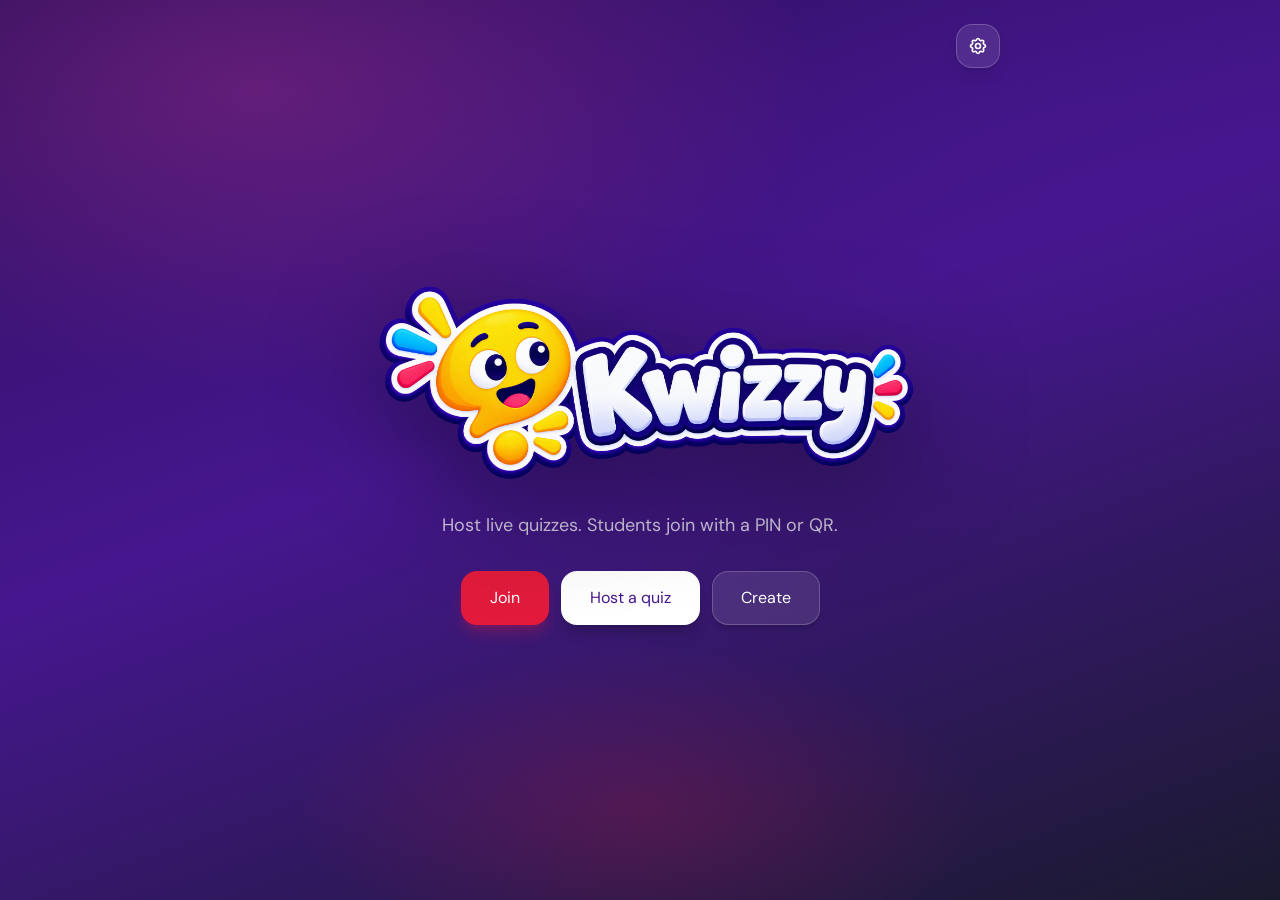
==== commit 710a89b8: "Deploy build: typing race question, question-maker overhaul, bigger QR modal - New "Typing race" que" ====
--- a/index.html
+++ b/index.html
@@ -6,8 +6,8 @@
     <meta name="viewport" content="width=device-width, initial-scale=1.0, viewport-fit=cover" />
     <meta name="theme-color" content="#46178F" />
     <title>Kwizzy — Live Quizzes</title>
-    <script type="module" crossorigin src="./assets/index-CB7juYzD.js"></script>
-    <link rel="stylesheet" crossorigin href="./assets/index-CLa8JPCb.css">
+    <script type="module" crossorigin src="./assets/index-tIQiaOX9.js"></script>
+    <link rel="stylesheet" crossorigin href="./assets/index-DP6WMYfg.css">
   </head>
   <body>
     <div id="root"></div>
--- a/assets/index-DP6WMYfg.css
+++ b/assets/index-DP6WMYfg.css
@@ -0,0 +1 @@
+@font-face{font-family:Sora;font-style:normal;font-display:swap;font-weight:500;src:url(./sora-latin-ext-500-normal-B5KKQIFO.woff2)format("woff2"),url(./sora-latin-ext-500-normal-DwxUJRqY.woff)format("woff");unicode-range:U+100-2BA,U+2BD-2C5,U+2C7-2CC,U+2CE-2D7,U+2DD-2FF,U+304,U+308,U+329,U+1D00-1DBF,U+1E00-1E9F,U+1EF2-1EFF,U+2020,U+20A0-20AB,U+20AD-20C0,U+2113,U+2C60-2C7F,U+A720-A7FF}@font-face{font-family:Sora;font-style:normal;font-display:swap;font-weight:500;src:url(./sora-latin-500-normal-01eiPEn0.woff2)format("woff2"),url(./sora-latin-500-normal-w58xtEt9.woff)format("woff");unicode-range:U+??,U+131,U+152-153,U+2BB-2BC,U+2C6,U+2DA,U+2DC,U+304,U+308,U+329,U+2000-206F,U+20AC,U+2122,U+2191,U+2193,U+2212,U+2215,U+FEFF,U+FFFD}@font-face{font-family:Sora;font-style:normal;font-display:swap;font-weight:600;src:url(./sora-latin-ext-600-normal-Cue1zdhl.woff2)format("woff2"),url(./sora-latin-ext-600-normal-DLOJK0Ta.woff)format("woff");unicode-range:U+100-2BA,U+2BD-2C5,U+2C7-2CC,U+2CE-2D7,U+2DD-2FF,U+304,U+308,U+329,U+1D00-1DBF,U+1E00-1E9F,U+1EF2-1EFF,U+2020,U+20A0-20AB,U+20AD-20C0,U+2113,U+2C60-2C7F,U+A720-A7FF}@font-face{font-family:Sora;font-style:normal;font-display:swap;font-weight:600;src:url(./sora-latin-600-normal-Cdg4DaK0.woff2)format("woff2"),url(./sora-latin-600-normal-1_7fyUAY.woff)format("woff");unicode-range:U+??,U+131,U+152-153,U+2BB-2BC,U+2C6,U+2DA,U+2DC,U+304,U+308,U+329,U+2000-206F,U+20AC,U+2122,U+2191,U+2193,U+2212,U+2215,U+FEFF,U+FFFD}@font-face{font-family:Sora;font-style:normal;font-display:swap;font-weight:700;src:url(./sora-latin-ext-700-normal-DM0oy5s8.woff2)format("woff2"),url(./sora-latin-ext-700-normal-Oc7uZIYt.woff)format("woff");unicode-range:U+100-2BA,U+2BD-2C5,U+2C7-2CC,U+2CE-2D7,U+2DD-2FF,U+304,U+308,U+329,U+1D00-1DBF,U+1E00-1E9F,U+1EF2-1EFF,U+2020,U+20A0-20AB,U+20AD-20C0,U+2113,U+2C60-2C7F,U+A720-A7FF}@font-face{font-family:Sora;font-style:normal;font-display:swap;font-weight:700;src:url(./sora-latin-700-normal-9waGdLWo.woff2)format("woff2"),url(./sora-latin-700-normal-BKPfQAnC.woff)format("woff");unicode-range:U+??,U+131,U+152-153,U+2BB-2BC,U+2C6,U+2DA,U+2DC,U+304,U+308,U+329,U+2000-206F,U+20AC,U+2122,U+2191,U+2193,U+2212,U+2215,U+FEFF,U+FFFD}@font-face{font-family:Sora;font-style:normal;font-display:swap;font-weight:800;src:url(./sora-latin-ext-800-normal-YDFYE6t9.woff2)format("woff2"),url(./sora-latin-ext-800-normal-BvAfeed7.woff)format("woff");unicode-range:U+100-2BA,U+2BD-2C5,U+2C7-2CC,U+2CE-2D7,U+2DD-2FF,U+304,U+308,U+329,U+1D00-1DBF,U+1E00-1E9F,U+1EF2-1EFF,U+2020,U+20A0-20AB,U+20AD-20C0,U+2113,U+2C60-2C7F,U+A720-A7FF}@font-face{font-family:Sora;font-style:normal;font-display:swap;font-weight:800;src:url(./sora-latin-800-normal-2tKLL3qT.woff2)format("woff2"),url(./sora-latin-800-normal-c3Huklug.woff)format("woff");unicode-range:U+??,U+131,U+152-153,U+2BB-2BC,U+2C6,U+2DA,U+2DC,U+304,U+308,U+329,U+2000-206F,U+20AC,U+2122,U+2191,U+2193,U+2212,U+2215,U+FEFF,U+FFFD}@font-face{font-family:DM Sans;font-style:normal;font-display:swap;font-weight:400;src:url(./dm-sans-latin-ext-400-normal-BtiwyxMk.woff2)format("woff2"),url(./dm-sans-latin-ext-400-normal-BjWJ59Pq.woff)format("woff");unicode-range:U+100-2BA,U+2BD-2C5,U+2C7-2CC,U+2CE-2D7,U+2DD-2FF,U+304,U+308,U+329,U+1D00-1DBF,U+1E00-1E9F,U+1EF2-1EFF,U+2020,U+20A0-20AB,U+20AD-20C0,U+2113,U+2C60-2C7F,U+A720-A7FF}@font-face{font-family:DM Sans;font-style:normal;font-display:swap;font-weight:400;src:url(./dm-sans-latin-400-normal-CW0RaeGs.woff2)format("woff2"),url(./dm-sans-latin-400-normal-BwCSEQnW.woff)format("woff");unicode-range:U+??,U+131,U+152-153,U+2BB-2BC,U+2C6,U+2DA,U+2DC,U+304,U+308,U+329,U+2000-206F,U+20AC,U+2122,U+2191,U+2193,U+2212,U+2215,U+FEFF,U+FFFD}@font-face{font-family:DM Sans;font-style:normal;font-display:swap;font-weight:500;src:url(./dm-sans-latin-ext-500-normal-BJfUCQsA.woff2)format("woff2"),url(./dm-sans-latin-ext-500-normal-DR84L5F-.woff)format("woff");unicode-range:U+100-2BA,U+2BD-2C5,U+2C7-2CC,U+2CE-2D7,U+2DD-2FF,U+304,U+308,U+329,U+1D00-1DBF,U+1E00-1E9F,U+1EF2-1EFF,U+2020,U+20A0-20AB,U+20AD-20C0,U+2113,U+2C60-2C7F,U+A720-A7FF}@font-face{font-family:DM Sans;font-style:normal;font-display:swap;font-weight:500;src:url(./dm-sans-latin-500-normal-B9HHJjqV.woff2)format("woff2"),url(./dm-sans-latin-500-normal-Dr3UlScf.woff)format("woff");unicode-range:U+??,U+131,U+152-153,U+2BB-2BC,U+2C6,U+2DA,U+2DC,U+304,U+308,U+329,U+2000-206F,U+20AC,U+2122,U+2191,U+2193,U+2212,U+2215,U+FEFF,U+FFFD}@font-face{font-family:DM Sans;font-style:normal;font-display:swap;font-weight:600;src:url(./dm-sans-latin-ext-600-normal-4vooXBpG.woff2)format("woff2"),url(./dm-sans-latin-ext-600-normal-DRtaDpgU.woff)format("woff");unicode-range:U+100-2BA,U+2BD-2C5,U+2C7-2CC,U+2CE-2D7,U+2DD-2FF,U+304,U+308,U+329,U+1D00-1DBF,U+1E00-1E9F,U+1EF2-1EFF,U+2020,U+20A0-20AB,U+20AD-20C0,U+2113,U+2C60-2C7F,U+A720-A7FF}@font-face{font-family:DM Sans;font-style:normal;font-display:swap;font-weight:600;src:url(./dm-sans-latin-600-normal-Aqo67rzb.woff2)format("woff2"),url(./dm-sans-latin-600-normal-BmdmIIQ2.woff)format("woff");unicode-range:U+??,U+131,U+152-153,U+2BB-2BC,U+2C6,U+2DA,U+2DC,U+304,U+308,U+329,U+2000-206F,U+20AC,U+2122,U+2191,U+2193,U+2212,U+2215,U+FEFF,U+FFFD}@font-face{font-family:DM Sans;font-style:normal;font-display:swap;font-weight:700;src:url(./dm-sans-latin-ext-700-normal-CJIcxD6K.woff2)format("woff2"),url(./dm-sans-latin-ext-700-normal-BLI3TTWz.woff)format("woff");unicode-range:U+100-2BA,U+2BD-2C5,U+2C7-2CC,U+2CE-2D7,U+2DD-2FF,U+304,U+308,U+329,U+1D00-1DBF,U+1E00-1E9F,U+1EF2-1EFF,U+2020,U+20A0-20AB,U+20AD-20C0,U+2113,U+2C60-2C7F,U+A720-A7FF}@font-face{font-family:DM Sans;font-style:normal;font-display:swap;font-weight:700;src:url(./dm-sans-latin-700-normal-DvUfVpUG.woff2)format("woff2"),url(./dm-sans-latin-700-normal-CUSSCpQX.woff)format("woff");unicode-range:U+??,U+131,U+152-153,U+2BB-2BC,U+2C6,U+2DA,U+2DC,U+304,U+308,U+329,U+2000-206F,U+20AC,U+2122,U+2191,U+2193,U+2212,U+2215,U+FEFF,U+FFFD}@layer properties{@supports (((-webkit-hyphens:none)) and (not (margin-trim:inline))) or ((-moz-orient:inline) and (not (color:rgb(from red r g b)))){*,:before,:after,::backdrop{--tw-translate-x:0;--tw-translate-y:0;--tw-translate-z:0;--tw-rotate-x:initial;--tw-rotate-y:initial;--tw-rotate-z:initial;--tw-skew-x:initial;--tw-skew-y:initial;--tw-space-y-reverse:0;--tw-border-style:solid;--tw-gradient-position:initial;--tw-gradient-from:#0000;--tw-gradient-via:#0000;--tw-gradient-to:#0000;--tw-gradient-stops:initial;--tw-gradient-via-stops:initial;--tw-gradient-from-position:0%;--tw-gradient-via-position:50%;--tw-gradient-to-position:100%;--tw-leading:initial;--tw-font-weight:initial;--tw-tracking:initial;--tw-ordinal:initial;--tw-slashed-zero:initial;--tw-numeric-figure:initial;--tw-numeric-spacing:initial;--tw-numeric-fraction:initial;--tw-shadow:0 0 #0000;--tw-shadow-color:initial;--tw-shadow-alpha:100%;--tw-inset-shadow:0 0 #0000;--tw-inset-shadow-color:initial;--tw-inset-shadow-alpha:100%;--tw-ring-color:initial;--tw-ring-shadow:0 0 #0000;--tw-inset-ring-color:initial;--tw-inset-ring-shadow:0 0 #0000;--tw-ring-inset:initial;--tw-ring-offset-width:0px;--tw-ring-offset-color:#fff;--tw-ring-offset-shadow:0 0 #0000;--tw-outline-style:solid;--tw-blur:initial;--tw-brightness:initial;--tw-contrast:initial;--tw-grayscale:initial;--tw-hue-rotate:initial;--tw-invert:initial;--tw-opacity:initial;--tw-saturate:initial;--tw-sepia:initial;--tw-drop-shadow:initial;--tw-drop-shadow-color:initial;--tw-drop-shadow-alpha:100%;--tw-drop-shadow-size:initial;--tw-backdrop-blur:initial;--tw-backdrop-brightness:initial;--tw-backdrop-contrast:initial;--tw-backdrop-grayscale:initial;--tw-backdrop-hue-rotate:initial;--tw-backdrop-invert:initial;--tw-backdrop-opacity:initial;--tw-backdrop-saturate:initial;--tw-backdrop-sepia:initial;--tw-ease:initial;--tw-content:"";--tw-scale-x:1;--tw-scale-y:1;--tw-scale-z:1}}}@layer theme{:root,:host{--font-sans:"DM Sans", system-ui, sans-serif;--font-mono:ui-monospace, SFMono-Regular, Menlo, Monaco, Consolas, "Liberation Mono", "Courier New", monospace;--color-orange-400:oklch(75% .183 55.934);--color-orange-500:oklch(70.5% .213 47.604);--color-amber-700:oklch(55.5% .163 48.998);--color-emerald-200:oklch(90.5% .093 164.15);--color-emerald-300:oklch(84.5% .143 164.978);--color-emerald-400:oklch(76.5% .177 163.223);--color-emerald-500:oklch(69.6% .17 162.48);--color-emerald-700:oklch(50.8% .118 165.612);--color-emerald-800:oklch(43.2% .095 166.913);--color-sky-300:oklch(82.8% .111 230.318);--color-sky-500:oklch(68.5% .169 237.323);--color-black:#000;--color-white:#fff;--spacing:.25rem;--container-xs:20rem;--container-sm:24rem;--container-md:28rem;--container-lg:32rem;--container-xl:36rem;--container-2xl:42rem;--container-3xl:48rem;--container-4xl:56rem;--container-5xl:64rem;--container-6xl:72rem;--text-xs:.75rem;--text-xs--line-height:calc(1 / .75);--text-sm:.875rem;--text-sm--line-height:calc(1.25 / .875);--text-base:1rem;--text-base--line-height:calc(1.5 / 1);--text-lg:1.125rem;--text-lg--line-height:calc(1.75 / 1.125);--text-xl:1.25rem;--text-xl--line-height:calc(1.75 / 1.25);--text-2xl:1.5rem;--text-2xl--line-height:calc(2 / 1.5);--text-3xl:1.875rem;--text-3xl--line-height:calc(2.25 / 1.875);--text-4xl:2.25rem;--text-4xl--line-height:calc(2.5 / 2.25);--text-5xl:3rem;--text-5xl--line-height:1;--text-6xl:3.75rem;--text-6xl--line-height:1;--text-7xl:4.5rem;--text-7xl--line-height:1;--text-8xl:6rem;--text-8xl--line-height:1;--font-weight-normal:400;--font-weight-semibold:600;--font-weight-bold:700;--font-weight-extrabold:800;--font-weight-black:900;--tracking-tight:-.025em;--tracking-wide:.025em;--tracking-wider:.05em;--tracking-widest:.1em;--leading-tight:1.25;--leading-snug:1.375;--leading-relaxed:1.625;--radius-md:.375rem;--radius-lg:.5rem;--radius-xl:.75rem;--radius-2xl:1rem;--radius-3xl:1.5rem;--ease-in:cubic-bezier(.4, 0, 1, 1);--ease-out:cubic-bezier(0, 0, .2, 1);--ease-in-out:cubic-bezier(.4, 0, .2, 1);--animate-ping:ping 1s cubic-bezier(0, 0, .2, 1) infinite;--animate-pulse:pulse 2s cubic-bezier(.4, 0, .6, 1) infinite;--blur-sm:8px;--blur-md:12px;--blur-lg:16px;--aspect-video:16 / 9;--default-transition-duration:.15s;--default-transition-timing-function:cubic-bezier(.4, 0, .2, 1);--default-font-family:var(--font-sans);--default-mono-font-family:var(--font-mono);--font-display:"Sora", system-ui, sans-serif;--color-plum:#46178f;--color-plum-deep:#2d0f5c;--color-magenta:#9b2d8b;--color-coral:#e21b3c;--color-amber:#f5a623;--color-teal:#1368ce;--color-green:#26890c;--color-ink:#1a1a2e;--color-fog:#f4f0fa;--color-mist:#e8e0f5;--color-answer-a:#e21b3c;--color-answer-b:#1368ce;--color-answer-c:#d89e00;--color-answer-d:#26890c;--color-answer-e:#9b2d8b;--color-answer-f:#0aa3a3}}@layer base{*,:after,:before,::backdrop{box-sizing:border-box;border:0 solid;margin:0;padding:0}::file-selector-button{box-sizing:border-box;border:0 solid;margin:0;padding:0}html,:host{-webkit-text-size-adjust:100%;tab-size:4;line-height:1.5;font-family:var(--default-font-family,-apple-system, BlinkMacSystemFont, "Segoe UI", Roboto, "Helvetica Neue", "Noto Sans", Arial, sans-serif, "Apple Color Emoji", "Segoe UI Emoji", "Segoe UI Symbol", "Noto Color Emoji");font-feature-settings:var(--default-font-feature-settings,normal);font-variation-settings:var(--default-font-variation-settings,normal);-webkit-tap-highlight-color:transparent}hr{height:0;color:inherit;border-top-width:1px}abbr:where([title]){-webkit-text-decoration:underline dotted;text-decoration:underline dotted}h1,h2,h3,h4,h5,h6{font-size:inherit;font-weight:inherit}a{color:inherit;-webkit-text-decoration:inherit;-webkit-text-decoration:inherit;-webkit-text-decoration:inherit;-webkit-text-decoration:inherit;text-decoration:inherit}b,strong{font-weight:bolder}code,kbd,samp,pre{font-family:var(--default-mono-font-family,ui-monospace, SFMono-Regular, Menlo, Monaco, Consolas, "Liberation Mono", "Courier New", monospace);font-feature-settings:var(--default-mono-font-feature-settings,normal);font-variation-settings:var(--default-mono-font-variation-settings,normal);font-size:1em}small{font-size:80%}sub,sup{vertical-align:baseline;font-size:75%;line-height:0;position:relative}sub{bottom:-.25em}sup{top:-.5em}table{text-indent:0;border-color:inherit;border-collapse:collapse}:-moz-focusring:where(:not(iframe)){outline:auto}progress{vertical-align:baseline}summary{display:list-item}ol,ul,menu{list-style:none}img,svg,video,canvas,audio,iframe,embed,object{vertical-align:middle;display:block}img,video{max-width:100%;height:auto}button,input,select,optgroup,textarea{font:inherit;font-feature-settings:inherit;font-variation-settings:inherit;letter-spacing:inherit;color:inherit;opacity:1;background-color:#0000;border-radius:0}::file-selector-button{font:inherit;font-feature-settings:inherit;font-variation-settings:inherit;letter-spacing:inherit;color:inherit;opacity:1;background-color:#0000;border-radius:0}:where(select:is([multiple],[size])) optgroup{font-weight:bolder}:where(select:is([multiple],[size])) optgroup option{padding-inline-start:20px}::file-selector-button{margin-inline-end:4px}::placeholder{opacity:1}@supports (not ((-webkit-appearance:-apple-pay-button))) or (contain-intrinsic-size:1px){::placeholder{color:currentColor}@supports (color:color-mix(in lab, red, red)){::placeholder{color:color-mix(in oklab, currentcolor 50%, transparent)}}}textarea{resize:vertical}::-webkit-search-decoration{-webkit-appearance:none}::-webkit-date-and-time-value{min-height:1lh;text-align:inherit}::-webkit-datetime-edit{display:inline-flex}::-webkit-datetime-edit-fields-wrapper{padding:0}::-webkit-datetime-edit{padding-block:0}::-webkit-datetime-edit-year-field{padding-block:0}::-webkit-datetime-edit-month-field{padding-block:0}::-webkit-datetime-edit-day-field{padding-block:0}::-webkit-datetime-edit-hour-field{padding-block:0}::-webkit-datetime-edit-minute-field{padding-block:0}::-webkit-datetime-edit-second-field{padding-block:0}::-webkit-datetime-edit-millisecond-field{padding-block:0}::-webkit-datetime-edit-meridiem-field{padding-block:0}::-webkit-calendar-picker-indicator{line-height:1}:-moz-ui-invalid{box-shadow:none}button,input:where([type=button],[type=reset],[type=submit]){appearance:button}::file-selector-button{appearance:button}::-webkit-inner-spin-button{height:auto}::-webkit-outer-spin-button{height:auto}[hidden]:where(:not([hidden=until-found])){display:none!important}}@layer components;@layer utilities{.pointer-events-none{pointer-events:none}.invisible{visibility:hidden}.visible{visibility:visible}.visible\!{visibility:visible!important}.absolute{position:absolute}.fixed{position:fixed}.relative{position:relative}.static{position:static}.sticky{position:sticky}.inset-0{inset:0}.inset-\[7px\]{inset:7px}.inset-x-0{inset-inline:0}.inset-y-0{inset-block:0}.-top-1{top:calc(var(--spacing) * -1)}.-top-16{top:calc(var(--spacing) * -16)}.top-0{top:0}.top-1{top:var(--spacing)}.top-1\/2{top:50%}.top-2{top:calc(var(--spacing) * 2)}.top-3{top:calc(var(--spacing) * 3)}.-right-1{right:calc(var(--spacing) * -1)}.-right-2{right:calc(var(--spacing) * -2)}.right-0{right:0}.right-0\.5{right:calc(var(--spacing) * .5)}.right-1{right:var(--spacing)}.right-2{right:calc(var(--spacing) * 2)}.right-3{right:calc(var(--spacing) * 3)}.-bottom-1{bottom:calc(var(--spacing) * -1)}.-bottom-2{bottom:calc(var(--spacing) * -2)}.bottom-0{bottom:0}.bottom-0\.5{bottom:calc(var(--spacing) * .5)}.bottom-1{bottom:var(--spacing)}.bottom-2{bottom:calc(var(--spacing) * 2)}.bottom-3{bottom:calc(var(--spacing) * 3)}.bottom-6{bottom:calc(var(--spacing) * 6)}.bottom-20{bottom:calc(var(--spacing) * 20)}.-left-1\/3{left:-33.3333%}.left-0{left:0}.left-1{left:var(--spacing)}.left-1\/2{left:50%}.left-2{left:calc(var(--spacing) * 2)}.left-7{left:calc(var(--spacing) * 7)}.z-10{z-index:10}.z-20{z-index:20}.z-30{z-index:30}.z-40{z-index:40}.z-50{z-index:50}.z-\[80\]{z-index:80}.z-\[100\]{z-index:100}.z-\[200\]{z-index:200}.container{width:100%}@media (width>=40rem){.container{max-width:40rem}}@media (width>=48rem){.container{max-width:48rem}}@media (width>=64rem){.container{max-width:64rem}}@media (width>=80rem){.container{max-width:80rem}}@media (width>=96rem){.container{max-width:96rem}}.\!mx-0{margin-inline:0!important}.-mx-3{margin-inline:calc(var(--spacing) * -3)}.mx-1{margin-inline:var(--spacing)}.mx-3{margin-inline:calc(var(--spacing) * 3)}.mx-auto{margin-inline:auto}.mt-0\.5{margin-top:calc(var(--spacing) * .5)}.mt-1{margin-top:var(--spacing)}.mt-1\.5{margin-top:calc(var(--spacing) * 1.5)}.mt-2{margin-top:calc(var(--spacing) * 2)}.mt-3{margin-top:calc(var(--spacing) * 3)}.mt-4{margin-top:calc(var(--spacing) * 4)}.mt-5{margin-top:calc(var(--spacing) * 5)}.mt-6{margin-top:calc(var(--spacing) * 6)}.mt-8{margin-top:calc(var(--spacing) * 8)}.mt-10{margin-top:calc(var(--spacing) * 10)}.mt-auto{margin-top:auto}.mr-1{margin-right:var(--spacing)}.mb-1{margin-bottom:var(--spacing)}.mb-2{margin-bottom:calc(var(--spacing) * 2)}.mb-3{margin-bottom:calc(var(--spacing) * 3)}.mb-4{margin-bottom:calc(var(--spacing) * 4)}.ml-1{margin-left:var(--spacing)}.ml-2{margin-left:calc(var(--spacing) * 2)}.ml-auto{margin-left:auto}.line-clamp-1{-webkit-line-clamp:1;-webkit-box-orient:vertical;display:-webkit-box;overflow:hidden}.line-clamp-2{-webkit-line-clamp:2;-webkit-box-orient:vertical;display:-webkit-box;overflow:hidden}.line-clamp-3{-webkit-line-clamp:3;-webkit-box-orient:vertical;display:-webkit-box;overflow:hidden}.line-clamp-4{-webkit-line-clamp:4;-webkit-box-orient:vertical;display:-webkit-box;overflow:hidden}.block{display:block}.contents{display:contents}.flex{display:flex}.grid{display:grid}.hidden{display:none}.inline{display:inline}.inline-block{display:inline-block}.inline-flex{display:inline-flex}.inline-grid{display:inline-grid}.table{display:table}.aspect-\[3\/4\]{aspect-ratio:3/4}.aspect-video{aspect-ratio:var(--aspect-video)}.\!size-full{width:100%!important;height:100%!important}.size-2\.5{width:calc(var(--spacing) * 2.5);height:calc(var(--spacing) * 2.5)}.size-3{width:calc(var(--spacing) * 3);height:calc(var(--spacing) * 3)}.size-3\.5{width:calc(var(--spacing) * 3.5);height:calc(var(--spacing) * 3.5)}.size-4{width:calc(var(--spacing) * 4);height:calc(var(--spacing) * 4)}.size-5{width:calc(var(--spacing) * 5);height:calc(var(--spacing) * 5)}.size-6{width:calc(var(--spacing) * 6);height:calc(var(--spacing) * 6)}.size-7{width:calc(var(--spacing) * 7);height:calc(var(--spacing) * 7)}.size-8{width:calc(var(--spacing) * 8);height:calc(var(--spacing) * 8)}.size-9{width:calc(var(--spacing) * 9);height:calc(var(--spacing) * 9)}.size-10{width:calc(var(--spacing) * 10);height:calc(var(--spacing) * 10)}.size-11{width:calc(var(--spacing) * 11);height:calc(var(--spacing) * 11)}.size-12{width:calc(var(--spacing) * 12);height:calc(var(--spacing) * 12)}.size-14{width:calc(var(--spacing) * 14);height:calc(var(--spacing) * 14)}.size-16{width:calc(var(--spacing) * 16);height:calc(var(--spacing) * 16)}.size-20{width:calc(var(--spacing) * 20);height:calc(var(--spacing) * 20)}.size-40{width:calc(var(--spacing) * 40);height:calc(var(--spacing) * 40)}.size-56{width:calc(var(--spacing) * 56);height:calc(var(--spacing) * 56)}.size-\[min\(28vw\,110px\)\]{width:min(28vw,110px);height:min(28vw,110px)}.size-\[min\(36vw\,140px\)\]{width:min(36vw,140px);height:min(36vw,140px)}.size-\[min\(40vw\,160px\)\]{width:min(40vw,160px);height:min(40vw,160px)}.size-\[min\(44vw\,180px\)\]{width:min(44vw,180px);height:min(44vw,180px)}.size-\[min\(52vw\,220px\)\]{width:min(52vw,220px);height:min(52vw,220px)}.size-\[min\(52vw\,280px\)\]{width:min(52vw,280px);height:min(52vw,280px)}.size-full{width:100%;height:100%}.h-0{height:0}.h-0\.5{height:calc(var(--spacing) * .5)}.h-1{height:var(--spacing)}.h-1\/3{height:33.3333%}.h-2{height:calc(var(--spacing) * 2)}.h-4{height:calc(var(--spacing) * 4)}.h-5{height:calc(var(--spacing) * 5)}.h-6{height:calc(var(--spacing) * 6)}.h-8{height:calc(var(--spacing) * 8)}.h-9{height:calc(var(--spacing) * 9)}.h-10{height:calc(var(--spacing) * 10)}.h-11{height:calc(var(--spacing) * 11)}.h-14{height:calc(var(--spacing) * 14)}.h-16{height:calc(var(--spacing) * 16)}.h-48{height:calc(var(--spacing) * 48)}.h-\[30rem\]{height:30rem}.h-\[620px\]{height:620px}.h-\[min\(75vh\,720px\)\]{height:min(75vh,720px)}.h-dvh{height:100dvh}.h-full{height:100%}.max-h-20{max-height:calc(var(--spacing) * 20)}.max-h-28{max-height:calc(var(--spacing) * 28)}.max-h-40{max-height:calc(var(--spacing) * 40)}.max-h-44{max-height:calc(var(--spacing) * 44)}.max-h-56{max-height:calc(var(--spacing) * 56)}.max-h-64{max-height:calc(var(--spacing) * 64)}.max-h-\[9\.5rem\]{max-height:9.5rem}.max-h-\[11rem\]{max-height:11rem}.max-h-\[16vh\]{max-height:16vh}.max-h-\[20vh\]{max-height:20vh}.max-h-\[26vh\]{max-height:26vh}.max-h-\[28vh\]{max-height:28vh}.max-h-\[40vh\]{max-height:40vh}.max-h-\[45vh\]{max-height:45vh}.max-h-\[50vh\]{max-height:50vh}.max-h-\[55vh\]{max-height:55vh}.max-h-\[62vh\]{max-height:62vh}.max-h-\[78vh\]{max-height:78vh}.max-h-\[85vh\]{max-height:85vh}.max-h-\[88vh\]{max-height:88vh}.max-h-\[90dvh\]{max-height:90dvh}.max-h-\[90vh\]{max-height:90vh}.max-h-\[min\(48vh\,420px\)\]{max-height:min(48vh,420px)}.max-h-\[min\(50vh\,28rem\)\]{max-height:min(50vh,28rem)}.max-h-full{max-height:100%}.min-h-0{min-height:0}.min-h-14{min-height:calc(var(--spacing) * 14)}.min-h-24{min-height:calc(var(--spacing) * 24)}.min-h-28{min-height:calc(var(--spacing) * 28)}.min-h-48{min-height:calc(var(--spacing) * 48)}.min-h-\[3\.5rem\]{min-height:3.5rem}.min-h-\[5\.25rem\]{min-height:5.25rem}.min-h-\[5rem\]{min-height:5rem}.min-h-\[7\.5rem\]{min-height:7.5rem}.min-h-\[10rem\]{min-height:10rem}.min-h-\[12rem\]{min-height:12rem}.min-h-\[14rem\]{min-height:14rem}.min-h-\[16rem\]{min-height:16rem}.min-h-\[25rem\]{min-height:25rem}.min-h-\[40px\]{min-height:40px}.min-h-\[40vh\]{min-height:40vh}.min-h-\[44px\]{min-height:44px}.min-h-\[46vh\]{min-height:46vh}.min-h-\[48px\]{min-height:48px}.min-h-\[52px\]{min-height:52px}.min-h-\[620px\]{min-height:620px}.min-h-dvh{min-height:100dvh}.min-h-full{min-height:100%}.w-0{width:0}.w-1\/3{width:33.3333%}.w-2{width:calc(var(--spacing) * 2)}.w-6{width:calc(var(--spacing) * 6)}.w-7{width:calc(var(--spacing) * 7)}.w-8{width:calc(var(--spacing) * 8)}.w-9{width:calc(var(--spacing) * 9)}.w-12{width:calc(var(--spacing) * 12)}.w-14{width:calc(var(--spacing) * 14)}.w-16{width:calc(var(--spacing) * 16)}.w-20{width:calc(var(--spacing) * 20)}.w-24{width:calc(var(--spacing) * 24)}.w-28{width:calc(var(--spacing) * 28)}.w-36{width:calc(var(--spacing) * 36)}.w-40{width:calc(var(--spacing) * 40)}.w-56{width:calc(var(--spacing) * 56)}.w-\[22rem\]{width:22rem}.w-\[min\(92vw\,34rem\)\]{width:min(92vw,34rem)}.w-auto{width:auto}.w-fit{width:fit-content}.w-full{width:100%}.w-px{width:1px}.max-w-2xl{max-width:var(--container-2xl)}.max-w-3xl{max-width:var(--container-3xl)}.max-w-4xl{max-width:var(--container-4xl)}.max-w-5xl{max-width:var(--container-5xl)}.max-w-6xl{max-width:var(--container-6xl)}.max-w-16{max-width:calc(var(--spacing) * 16)}.max-w-\[5\.5rem\]{max-width:5.5rem}.max-w-\[7rem\]{max-width:7rem}.max-w-\[9rem\]{max-width:9rem}.max-w-\[10rem\]{max-width:10rem}.max-w-\[12rem\]{max-width:12rem}.max-w-\[14rem\]{max-width:14rem}.max-w-\[90vw\]{max-width:90vw}.max-w-\[1440px\]{max-width:1440px}.max-w-full{max-width:100%}.max-w-lg{max-width:var(--container-lg)}.max-w-md{max-width:var(--container-md)}.max-w-sm{max-width:var(--container-sm)}.max-w-xl{max-width:var(--container-xl)}.max-w-xs{max-width:var(--container-xs)}.min-w-0{min-width:0}.min-w-8{min-width:calc(var(--spacing) * 8)}.min-w-\[4\.5rem\]{min-width:4.5rem}.min-w-\[4rem\]{min-width:4rem}.min-w-\[5\.5rem\]{min-width:5.5rem}.min-w-\[6rem\]{min-width:6rem}.min-w-\[7\.5rem\]{min-width:7.5rem}.min-w-\[7rem\]{min-width:7rem}.flex-1{flex:1}.shrink{flex-shrink:1}.shrink-0{flex-shrink:0}.grow{flex-grow:1}.basis-\[30\%\]{flex-basis:30%}.origin-left{transform-origin:0}.-translate-x-1\/2{--tw-translate-x:calc(calc(1 / 2 * 100%) * -1);translate:var(--tw-translate-x) var(--tw-translate-y)}.-translate-y-1\/2{--tw-translate-y:calc(calc(1 / 2 * 100%) * -1);translate:var(--tw-translate-x) var(--tw-translate-y)}.-rotate-90{rotate:-90deg}.skew-x-\[-20deg\]{--tw-skew-x:skewX(-20deg);transform:var(--tw-rotate-x,) var(--tw-rotate-y,) var(--tw-rotate-z,) var(--tw-skew-x,) var(--tw-skew-y,)}.\[transform\:translateZ\(0\)\]{transform:translateZ(0)}.transform{transform:var(--tw-rotate-x,) var(--tw-rotate-y,) var(--tw-rotate-z,) var(--tw-skew-x,) var(--tw-skew-y,)}.animate-ping{animation:var(--animate-ping)}.animate-pulse{animation:var(--animate-pulse)}.cursor-default{cursor:default}.cursor-grab{cursor:grab}.cursor-move{cursor:move}.cursor-nwse-resize{cursor:nwse-resize}.cursor-pointer{cursor:pointer}.cursor-zoom-in{cursor:zoom-in}.touch-none{touch-action:none}.resize{resize:both}.resize-none{resize:none}.list-none{list-style-type:none}.auto-cols-fr{grid-auto-columns:minmax(0,1fr)}.grid-flow-col{grid-auto-flow:column}.auto-rows-\[minmax\(0\,1fr\)\]{grid-auto-rows:minmax(0,1fr)}.auto-rows-min{grid-auto-rows:min-content}.grid-cols-1{grid-template-columns:repeat(1,minmax(0,1fr))}.grid-cols-2{grid-template-columns:repeat(2,minmax(0,1fr))}.grid-cols-3{grid-template-columns:repeat(3,minmax(0,1fr))}.grid-rows-1{grid-template-rows:repeat(1,minmax(0,1fr))}.grid-rows-2{grid-template-rows:repeat(2,minmax(0,1fr))}.flex-col{flex-direction:column}.flex-row{flex-direction:row}.flex-wrap{flex-wrap:wrap}.place-items-center{place-items:center}.content-start{align-content:flex-start}.content-stretch{align-content:stretch}.items-baseline{align-items:baseline}.items-center{align-items:center}.items-end{align-items:flex-end}.items-start{align-items:flex-start}.items-stretch{align-items:stretch}.justify-between{justify-content:space-between}.justify-center{justify-content:center}.justify-end{justify-content:flex-end}.justify-start{justify-content:flex-start}.gap-0\.5{gap:calc(var(--spacing) * .5)}.gap-1{gap:var(--spacing)}.gap-1\.5{gap:calc(var(--spacing) * 1.5)}.gap-2{gap:calc(var(--spacing) * 2)}.gap-2\.5{gap:calc(var(--spacing) * 2.5)}.gap-3{gap:calc(var(--spacing) * 3)}.gap-4{gap:calc(var(--spacing) * 4)}.gap-6{gap:calc(var(--spacing) * 6)}:where(.space-y-0\.5>:not(:last-child)){--tw-space-y-reverse:0;margin-block-start:calc(calc(var(--spacing) * .5) * var(--tw-space-y-reverse));margin-block-end:calc(calc(var(--spacing) * .5) * calc(1 - var(--tw-space-y-reverse)))}:where(.space-y-1\.5>:not(:last-child)){--tw-space-y-reverse:0;margin-block-start:calc(calc(var(--spacing) * 1.5) * var(--tw-space-y-reverse));margin-block-end:calc(calc(var(--spacing) * 1.5) * calc(1 - var(--tw-space-y-reverse)))}:where(.space-y-2>:not(:last-child)){--tw-space-y-reverse:0;margin-block-start:calc(calc(var(--spacing) * 2) * var(--tw-space-y-reverse));margin-block-end:calc(calc(var(--spacing) * 2) * calc(1 - var(--tw-space-y-reverse)))}:where(.space-y-3>:not(:last-child)){--tw-space-y-reverse:0;margin-block-start:calc(calc(var(--spacing) * 3) * var(--tw-space-y-reverse));margin-block-end:calc(calc(var(--spacing) * 3) * calc(1 - var(--tw-space-y-reverse)))}:where(.space-y-4>:not(:last-child)){--tw-space-y-reverse:0;margin-block-start:calc(calc(var(--spacing) * 4) * var(--tw-space-y-reverse));margin-block-end:calc(calc(var(--spacing) * 4) * calc(1 - var(--tw-space-y-reverse)))}:where(.space-y-5>:not(:last-child)){--tw-space-y-reverse:0;margin-block-start:calc(calc(var(--spacing) * 5) * var(--tw-space-y-reverse));margin-block-end:calc(calc(var(--spacing) * 5) * calc(1 - var(--tw-space-y-reverse)))}:where(.space-y-6>:not(:last-child)){--tw-space-y-reverse:0;margin-block-start:calc(calc(var(--spacing) * 6) * var(--tw-space-y-reverse));margin-block-end:calc(calc(var(--spacing) * 6) * calc(1 - var(--tw-space-y-reverse)))}:where(.space-y-8>:not(:last-child)){--tw-space-y-reverse:0;margin-block-start:calc(calc(var(--spacing) * 8) * var(--tw-space-y-reverse));margin-block-end:calc(calc(var(--spacing) * 8) * calc(1 - var(--tw-space-y-reverse)))}:where(.space-y-10>:not(:last-child)){--tw-space-y-reverse:0;margin-block-start:calc(calc(var(--spacing) * 10) * var(--tw-space-y-reverse));margin-block-end:calc(calc(var(--spacing) * 10) * calc(1 - var(--tw-space-y-reverse)))}.gap-x-5{column-gap:calc(var(--spacing) * 5)}.gap-y-3{row-gap:calc(var(--spacing) * 3)}.truncate{text-overflow:ellipsis;white-space:nowrap;overflow:hidden}.overflow-auto{overflow:auto}.overflow-hidden{overflow:hidden}.overflow-x-auto{overflow-x:auto}.overflow-x-hidden{overflow-x:hidden}.overflow-y-auto{overflow-y:auto}.overflow-y-hidden{overflow-y:hidden}.overscroll-contain{overscroll-behavior:contain}.overscroll-none{overscroll-behavior:none}.rounded{border-radius:.25rem}.rounded-2xl{border-radius:var(--radius-2xl)}.rounded-3xl{border-radius:var(--radius-3xl)}.rounded-\[1\.5rem\]{border-radius:1.5rem}.rounded-\[2rem\]{border-radius:2rem}.rounded-\[15\%\]{border-radius:15%}.rounded-full{border-radius:2147483647px}.rounded-lg{border-radius:var(--radius-lg)}.rounded-md{border-radius:var(--radius-md)}.rounded-xl{border-radius:var(--radius-xl)}.rounded-t-2xl{border-top-left-radius:var(--radius-2xl);border-top-right-radius:var(--radius-2xl)}.rounded-t-lg{border-top-left-radius:var(--radius-lg);border-top-right-radius:var(--radius-lg)}.rounded-t-xl{border-top-left-radius:var(--radius-xl);border-top-right-radius:var(--radius-xl)}.border{border-style:var(--tw-border-style);border-width:1px}.border-0{border-style:var(--tw-border-style);border-width:0}.border-2{border-style:var(--tw-border-style);border-width:2px}.border-4{border-style:var(--tw-border-style);border-width:4px}.border-\[6px\]{border-style:var(--tw-border-style);border-width:6px}.border-t{border-top-style:var(--tw-border-style);border-top-width:1px}.border-b{border-bottom-style:var(--tw-border-style);border-bottom-width:1px}.border-b-2{border-bottom-style:var(--tw-border-style);border-bottom-width:2px}.border-dashed{--tw-border-style:dashed;border-style:dashed}.border-amber\/40{border-color:#f5a62366}@supports (color:color-mix(in lab, red, red)){.border-amber\/40{border-color:color-mix(in oklab, var(--color-amber) 40%, transparent)}}.border-amber\/90{border-color:#f5a623e6}@supports (color:color-mix(in lab, red, red)){.border-amber\/90{border-color:color-mix(in oklab, var(--color-amber) 90%, transparent)}}.border-black\/10{border-color:#0000001a}@supports (color:color-mix(in lab, red, red)){.border-black\/10{border-color:color-mix(in oklab, var(--color-black) 10%, transparent)}}.border-black\/20{border-color:#0003}@supports (color:color-mix(in lab, red, red)){.border-black\/20{border-color:color-mix(in oklab, var(--color-black) 20%, transparent)}}.border-green\/50{border-color:#26890c80}@supports (color:color-mix(in lab, red, red)){.border-green\/50{border-color:color-mix(in oklab, var(--color-green) 50%, transparent)}}.border-green\/60{border-color:#26890c99}@supports (color:color-mix(in lab, red, red)){.border-green\/60{border-color:color-mix(in oklab, var(--color-green) 60%, transparent)}}.border-green\/90{border-color:#26890ce6}@supports (color:color-mix(in lab, red, red)){.border-green\/90{border-color:color-mix(in oklab, var(--color-green) 90%, transparent)}}.border-plum{border-color:var(--color-plum)}.border-plum\/10{border-color:#46178f1a}@supports (color:color-mix(in lab, red, red)){.border-plum\/10{border-color:color-mix(in oklab, var(--color-plum) 10%, transparent)}}.border-plum\/15{border-color:#46178f26}@supports (color:color-mix(in lab, red, red)){.border-plum\/15{border-color:color-mix(in oklab, var(--color-plum) 15%, transparent)}}.border-plum\/25{border-color:#46178f40}@supports (color:color-mix(in lab, red, red)){.border-plum\/25{border-color:color-mix(in oklab, var(--color-plum) 25%, transparent)}}.border-plum\/30{border-color:#46178f4d}@supports (color:color-mix(in lab, red, red)){.border-plum\/30{border-color:color-mix(in oklab, var(--color-plum) 30%, transparent)}}.border-transparent{border-color:#0000}.border-white{border-color:var(--color-white)}.border-white\/10{border-color:#ffffff1a}@supports (color:color-mix(in lab, red, red)){.border-white\/10{border-color:color-mix(in oklab, var(--color-white) 10%, transparent)}}.border-white\/15{border-color:#ffffff26}@supports (color:color-mix(in lab, red, red)){.border-white\/15{border-color:color-mix(in oklab, var(--color-white) 15%, transparent)}}.border-white\/20{border-color:#fff3}@supports (color:color-mix(in lab, red, red)){.border-white\/20{border-color:color-mix(in oklab, var(--color-white) 20%, transparent)}}.border-white\/25{border-color:#ffffff40}@supports (color:color-mix(in lab, red, red)){.border-white\/25{border-color:color-mix(in oklab, var(--color-white) 25%, transparent)}}.border-white\/30{border-color:#ffffff4d}@supports (color:color-mix(in lab, red, red)){.border-white\/30{border-color:color-mix(in oklab, var(--color-white) 30%, transparent)}}.border-white\/35{border-color:#ffffff59}@supports (color:color-mix(in lab, red, red)){.border-white\/35{border-color:color-mix(in oklab, var(--color-white) 35%, transparent)}}.border-white\/60{border-color:#fff9}@supports (color:color-mix(in lab, red, red)){.border-white\/60{border-color:color-mix(in oklab, var(--color-white) 60%, transparent)}}.border-white\/70{border-color:#ffffffb3}@supports (color:color-mix(in lab, red, red)){.border-white\/70{border-color:color-mix(in oklab, var(--color-white) 70%, transparent)}}.border-white\/80{border-color:#fffc}@supports (color:color-mix(in lab, red, red)){.border-white\/80{border-color:color-mix(in oklab, var(--color-white) 80%, transparent)}}.bg-\[\#1a1a2e\]\/92{background-color:oklab(22.8438% .00860053 -.0374545/.92)}.bg-\[\#2A2350\]{background-color:#2a2350}.bg-\[\#E2683C\]{background-color:#e2683c}.bg-amber{background-color:var(--color-amber)}.bg-amber\/10{background-color:#f5a6231a}@supports (color:color-mix(in lab, red, red)){.bg-amber\/10{background-color:color-mix(in oklab, var(--color-amber) 10%, transparent)}}.bg-amber\/15{background-color:#f5a62326}@supports (color:color-mix(in lab, red, red)){.bg-amber\/15{background-color:color-mix(in oklab, var(--color-amber) 15%, transparent)}}.bg-amber\/20{background-color:#f5a62333}@supports (color:color-mix(in lab, red, red)){.bg-amber\/20{background-color:color-mix(in oklab, var(--color-amber) 20%, transparent)}}.bg-amber\/25{background-color:#f5a62340}@supports (color:color-mix(in lab, red, red)){.bg-amber\/25{background-color:color-mix(in oklab, var(--color-amber) 25%, transparent)}}.bg-amber\/40{background-color:#f5a62366}@supports (color:color-mix(in lab, red, red)){.bg-amber\/40{background-color:color-mix(in oklab, var(--color-amber) 40%, transparent)}}.bg-amber\/90{background-color:#f5a623e6}@supports (color:color-mix(in lab, red, red)){.bg-amber\/90{background-color:color-mix(in oklab, var(--color-amber) 90%, transparent)}}.bg-black{background-color:var(--color-black)}.bg-black\/10{background-color:#0000001a}@supports (color:color-mix(in lab, red, red)){.bg-black\/10{background-color:color-mix(in oklab, var(--color-black) 10%, transparent)}}.bg-black\/15{background-color:#00000026}@supports (color:color-mix(in lab, red, red)){.bg-black\/15{background-color:color-mix(in oklab, var(--color-black) 15%, transparent)}}.bg-black\/20{background-color:#0003}@supports (color:color-mix(in lab, red, red)){.bg-black\/20{background-color:color-mix(in oklab, var(--color-black) 20%, transparent)}}.bg-black\/25{background-color:#00000040}@supports (color:color-mix(in lab, red, red)){.bg-black\/25{background-color:color-mix(in oklab, var(--color-black) 25%, transparent)}}.bg-black\/30{background-color:#0000004d}@supports (color:color-mix(in lab, red, red)){.bg-black\/30{background-color:color-mix(in oklab, var(--color-black) 30%, transparent)}}.bg-black\/35{background-color:#00000059}@supports (color:color-mix(in lab, red, red)){.bg-black\/35{background-color:color-mix(in oklab, var(--color-black) 35%, transparent)}}.bg-black\/40{background-color:#0006}@supports (color:color-mix(in lab, red, red)){.bg-black\/40{background-color:color-mix(in oklab, var(--color-black) 40%, transparent)}}.bg-black\/45{background-color:#00000073}@supports (color:color-mix(in lab, red, red)){.bg-black\/45{background-color:color-mix(in oklab, var(--color-black) 45%, transparent)}}.bg-black\/50{background-color:#00000080}@supports (color:color-mix(in lab, red, red)){.bg-black\/50{background-color:color-mix(in oklab, var(--color-black) 50%, transparent)}}.bg-black\/55{background-color:#0000008c}@supports (color:color-mix(in lab, red, red)){.bg-black\/55{background-color:color-mix(in oklab, var(--color-black) 55%, transparent)}}.bg-black\/60{background-color:#0009}@supports (color:color-mix(in lab, red, red)){.bg-black\/60{background-color:color-mix(in oklab, var(--color-black) 60%, transparent)}}.bg-black\/80{background-color:#000c}@supports (color:color-mix(in lab, red, red)){.bg-black\/80{background-color:color-mix(in oklab, var(--color-black) 80%, transparent)}}.bg-black\/85{background-color:#000000d9}@supports (color:color-mix(in lab, red, red)){.bg-black\/85{background-color:color-mix(in oklab, var(--color-black) 85%, transparent)}}.bg-coral{background-color:var(--color-coral)}.bg-coral\/15{background-color:#e21b3c26}@supports (color:color-mix(in lab, red, red)){.bg-coral\/15{background-color:color-mix(in oklab, var(--color-coral) 15%, transparent)}}.bg-coral\/20{background-color:#e21b3c33}@supports (color:color-mix(in lab, red, red)){.bg-coral\/20{background-color:color-mix(in oklab, var(--color-coral) 20%, transparent)}}.bg-coral\/25{background-color:#e21b3c40}@supports (color:color-mix(in lab, red, red)){.bg-coral\/25{background-color:color-mix(in oklab, var(--color-coral) 25%, transparent)}}.bg-coral\/40{background-color:#e21b3c66}@supports (color:color-mix(in lab, red, red)){.bg-coral\/40{background-color:color-mix(in oklab, var(--color-coral) 40%, transparent)}}.bg-coral\/80{background-color:#e21b3ccc}@supports (color:color-mix(in lab, red, red)){.bg-coral\/80{background-color:color-mix(in oklab, var(--color-coral) 80%, transparent)}}.bg-emerald-400{background-color:var(--color-emerald-400)}.bg-emerald-400\/15{background-color:#00d29426}@supports (color:color-mix(in lab, red, red)){.bg-emerald-400\/15{background-color:color-mix(in oklab, var(--color-emerald-400) 15%, transparent)}}.bg-emerald-400\/20{background-color:#00d29433}@supports (color:color-mix(in lab, red, red)){.bg-emerald-400\/20{background-color:color-mix(in oklab, var(--color-emerald-400) 20%, transparent)}}.bg-emerald-500\/15{background-color:#00bb7f26}@supports (color:color-mix(in lab, red, red)){.bg-emerald-500\/15{background-color:color-mix(in oklab, var(--color-emerald-500) 15%, transparent)}}.bg-emerald-700\/15{background-color:#00795626}@supports (color:color-mix(in lab, red, red)){.bg-emerald-700\/15{background-color:color-mix(in oklab, var(--color-emerald-700) 15%, transparent)}}.bg-green{background-color:var(--color-green)}.bg-green\/10{background-color:#26890c1a}@supports (color:color-mix(in lab, red, red)){.bg-green\/10{background-color:color-mix(in oklab, var(--color-green) 10%, transparent)}}.bg-green\/15{background-color:#26890c26}@supports (color:color-mix(in lab, red, red)){.bg-green\/15{background-color:color-mix(in oklab, var(--color-green) 15%, transparent)}}.bg-green\/25{background-color:#26890c40}@supports (color:color-mix(in lab, red, red)){.bg-green\/25{background-color:color-mix(in oklab, var(--color-green) 25%, transparent)}}.bg-green\/70{background-color:#26890cb3}@supports (color:color-mix(in lab, red, red)){.bg-green\/70{background-color:color-mix(in oklab, var(--color-green) 70%, transparent)}}.bg-green\/80{background-color:#26890ccc}@supports (color:color-mix(in lab, red, red)){.bg-green\/80{background-color:color-mix(in oklab, var(--color-green) 80%, transparent)}}.bg-ink{background-color:var(--color-ink)}.bg-ink\/15{background-color:#1a1a2e26}@supports (color:color-mix(in lab, red, red)){.bg-ink\/15{background-color:color-mix(in oklab, var(--color-ink) 15%, transparent)}}.bg-magenta{background-color:var(--color-magenta)}.bg-mist{background-color:var(--color-mist)}.bg-mist\/30{background-color:#e8e0f54d}@supports (color:color-mix(in lab, red, red)){.bg-mist\/30{background-color:color-mix(in oklab, var(--color-mist) 30%, transparent)}}.bg-mist\/40{background-color:#e8e0f566}@supports (color:color-mix(in lab, red, red)){.bg-mist\/40{background-color:color-mix(in oklab, var(--color-mist) 40%, transparent)}}.bg-mist\/50{background-color:#e8e0f580}@supports (color:color-mix(in lab, red, red)){.bg-mist\/50{background-color:color-mix(in oklab, var(--color-mist) 50%, transparent)}}.bg-mist\/60{background-color:#e8e0f599}@supports (color:color-mix(in lab, red, red)){.bg-mist\/60{background-color:color-mix(in oklab, var(--color-mist) 60%, transparent)}}.bg-mist\/70{background-color:#e8e0f5b3}@supports (color:color-mix(in lab, red, red)){.bg-mist\/70{background-color:color-mix(in oklab, var(--color-mist) 70%, transparent)}}.bg-mist\/80{background-color:#e8e0f5cc}@supports (color:color-mix(in lab, red, red)){.bg-mist\/80{background-color:color-mix(in oklab, var(--color-mist) 80%, transparent)}}.bg-orange-500\/40{background-color:#fe6e0066}@supports (color:color-mix(in lab, red, red)){.bg-orange-500\/40{background-color:color-mix(in oklab, var(--color-orange-500) 40%, transparent)}}.bg-plum{background-color:var(--color-plum)}.bg-plum-deep{background-color:var(--color-plum-deep)}.bg-plum-deep\/95{background-color:#2d0f5cf2}@supports (color:color-mix(in lab, red, red)){.bg-plum-deep\/95{background-color:color-mix(in oklab, var(--color-plum-deep) 95%, transparent)}}.bg-plum\/10{background-color:#46178f1a}@supports (color:color-mix(in lab, red, red)){.bg-plum\/10{background-color:color-mix(in oklab, var(--color-plum) 10%, transparent)}}.bg-plum\/15{background-color:#46178f26}@supports (color:color-mix(in lab, red, red)){.bg-plum\/15{background-color:color-mix(in oklab, var(--color-plum) 15%, transparent)}}.bg-plum\/85{background-color:#46178fd9}@supports (color:color-mix(in lab, red, red)){.bg-plum\/85{background-color:color-mix(in oklab, var(--color-plum) 85%, transparent)}}.bg-sky-300{background-color:var(--color-sky-300)}.bg-sky-500\/20{background-color:#00a5ef33}@supports (color:color-mix(in lab, red, red)){.bg-sky-500\/20{background-color:color-mix(in oklab, var(--color-sky-500) 20%, transparent)}}.bg-transparent{background-color:#0000}.bg-white{background-color:var(--color-white)}.bg-white\/5{background-color:#ffffff0d}@supports (color:color-mix(in lab, red, red)){.bg-white\/5{background-color:color-mix(in oklab, var(--color-white) 5%, transparent)}}.bg-white\/8{background-color:#ffffff14}@supports (color:color-mix(in lab, red, red)){.bg-white\/8{background-color:color-mix(in oklab, var(--color-white) 8%, transparent)}}.bg-white\/10{background-color:#ffffff1a}@supports (color:color-mix(in lab, red, red)){.bg-white\/10{background-color:color-mix(in oklab, var(--color-white) 10%, transparent)}}.bg-white\/12{background-color:#ffffff1f}@supports (color:color-mix(in lab, red, red)){.bg-white\/12{background-color:color-mix(in oklab, var(--color-white) 12%, transparent)}}.bg-white\/14{background-color:#ffffff24}@supports (color:color-mix(in lab, red, red)){.bg-white\/14{background-color:color-mix(in oklab, var(--color-white) 14%, transparent)}}.bg-white\/15{background-color:#ffffff26}@supports (color:color-mix(in lab, red, red)){.bg-white\/15{background-color:color-mix(in oklab, var(--color-white) 15%, transparent)}}.bg-white\/20{background-color:#fff3}@supports (color:color-mix(in lab, red, red)){.bg-white\/20{background-color:color-mix(in oklab, var(--color-white) 20%, transparent)}}.bg-white\/40{background-color:#fff6}@supports (color:color-mix(in lab, red, red)){.bg-white\/40{background-color:color-mix(in oklab, var(--color-white) 40%, transparent)}}.bg-white\/80{background-color:#fffc}@supports (color:color-mix(in lab, red, red)){.bg-white\/80{background-color:color-mix(in oklab, var(--color-white) 80%, transparent)}}.bg-white\/90{background-color:#ffffffe6}@supports (color:color-mix(in lab, red, red)){.bg-white\/90{background-color:color-mix(in oklab, var(--color-white) 90%, transparent)}}.bg-white\/95{background-color:#fffffff2}@supports (color:color-mix(in lab, red, red)){.bg-white\/95{background-color:color-mix(in oklab, var(--color-white) 95%, transparent)}}.bg-gradient-to-b{--tw-gradient-position:to bottom in oklab;background-image:linear-gradient(var(--tw-gradient-stops))}.bg-gradient-to-br{--tw-gradient-position:to bottom right in oklab;background-image:linear-gradient(var(--tw-gradient-stops))}.bg-gradient-to-t{--tw-gradient-position:to top in oklab;background-image:linear-gradient(var(--tw-gradient-stops))}.bg-\[repeating-linear-gradient\(0deg\,\#fff_0_5px\,\#1A1A2E_5px_10px\)\]{background-image:repeating-linear-gradient(0deg,#fff 0 5px,#1a1a2e 5px 10px)}.bg-\[repeating-linear-gradient\(90deg\,rgba\(255\,255\,255\,0\.25\)_0_14px\,transparent_14px_28px\)\]{background-image:repeating-linear-gradient(90deg,#ffffff40 0 14px,#0000 14px 28px)}.from-\[\#2d0f5c\]{--tw-gradient-from:#2d0f5c;--tw-gradient-stops:var(--tw-gradient-via-stops,var(--tw-gradient-position), var(--tw-gradient-from) var(--tw-gradient-from-position), var(--tw-gradient-to) var(--tw-gradient-to-position))}.from-coral\/80{--tw-gradient-from:#e21b3ccc}@supports (color:color-mix(in lab, red, red)){.from-coral\/80{--tw-gradient-from:color-mix(in oklab, var(--color-coral) 80%, transparent)}}.from-coral\/80{--tw-gradient-stops:var(--tw-gradient-via-stops,var(--tw-gradient-position), var(--tw-gradient-from) var(--tw-gradient-from-position), var(--tw-gradient-to) var(--tw-gradient-to-position))}.from-magenta{--tw-gradient-from:var(--color-magenta);--tw-gradient-stops:var(--tw-gradient-via-stops,var(--tw-gradient-position), var(--tw-gradient-from) var(--tw-gradient-from-position), var(--tw-gradient-to) var(--tw-gradient-to-position))}.from-orange-500{--tw-gradient-from:var(--color-orange-500);--tw-gradient-stops:var(--tw-gradient-via-stops,var(--tw-gradient-position), var(--tw-gradient-from) var(--tw-gradient-from-position), var(--tw-gradient-to) var(--tw-gradient-to-position))}.from-orange-500\/80{--tw-gradient-from:#fe6e00cc}@supports (color:color-mix(in lab, red, red)){.from-orange-500\/80{--tw-gradient-from:color-mix(in oklab, var(--color-orange-500) 80%, transparent)}}.from-orange-500\/80{--tw-gradient-stops:var(--tw-gradient-via-stops,var(--tw-gradient-position), var(--tw-gradient-from) var(--tw-gradient-from-position), var(--tw-gradient-to) var(--tw-gradient-to-position))}.from-teal{--tw-gradient-from:var(--color-teal);--tw-gradient-stops:var(--tw-gradient-via-stops,var(--tw-gradient-position), var(--tw-gradient-from) var(--tw-gradient-from-position), var(--tw-gradient-to) var(--tw-gradient-to-position))}.from-white\/10{--tw-gradient-from:#ffffff1a}@supports (color:color-mix(in lab, red, red)){.from-white\/10{--tw-gradient-from:color-mix(in oklab, var(--color-white) 10%, transparent)}}.from-white\/10{--tw-gradient-stops:var(--tw-gradient-via-stops,var(--tw-gradient-position), var(--tw-gradient-from) var(--tw-gradient-from-position), var(--tw-gradient-to) var(--tw-gradient-to-position))}.from-white\/15{--tw-gradient-from:#ffffff26}@supports (color:color-mix(in lab, red, red)){.from-white\/15{--tw-gradient-from:color-mix(in oklab, var(--color-white) 15%, transparent)}}.from-white\/15{--tw-gradient-stops:var(--tw-gradient-via-stops,var(--tw-gradient-position), var(--tw-gradient-from) var(--tw-gradient-from-position), var(--tw-gradient-to) var(--tw-gradient-to-position))}.from-white\/35{--tw-gradient-from:#ffffff59}@supports (color:color-mix(in lab, red, red)){.from-white\/35{--tw-gradient-from:color-mix(in oklab, var(--color-white) 35%, transparent)}}.from-white\/35{--tw-gradient-stops:var(--tw-gradient-via-stops,var(--tw-gradient-position), var(--tw-gradient-from) var(--tw-gradient-from-position), var(--tw-gradient-to) var(--tw-gradient-to-position))}.to-\[\#1a1a2e\]{--tw-gradient-to:#1a1a2e;--tw-gradient-stops:var(--tw-gradient-via-stops,var(--tw-gradient-position), var(--tw-gradient-from) var(--tw-gradient-from-position), var(--tw-gradient-to) var(--tw-gradient-to-position))}.to-amber{--tw-gradient-to:var(--color-amber);--tw-gradient-stops:var(--tw-gradient-via-stops,var(--tw-gradient-position), var(--tw-gradient-from) var(--tw-gradient-from-position), var(--tw-gradient-to) var(--tw-gradient-to-position))}.to-amber\/70{--tw-gradient-to:#f5a623b3}@supports (color:color-mix(in lab, red, red)){.to-amber\/70{--tw-gradient-to:color-mix(in oklab, var(--color-amber) 70%, transparent)}}.to-amber\/70{--tw-gradient-stops:var(--tw-gradient-via-stops,var(--tw-gradient-position), var(--tw-gradient-from) var(--tw-gradient-from-position), var(--tw-gradient-to) var(--tw-gradient-to-position))}.to-plum{--tw-gradient-to:var(--color-plum);--tw-gradient-stops:var(--tw-gradient-via-stops,var(--tw-gradient-position), var(--tw-gradient-from) var(--tw-gradient-from-position), var(--tw-gradient-to) var(--tw-gradient-to-position))}.to-plum\/70{--tw-gradient-to:#46178fb3}@supports (color:color-mix(in lab, red, red)){.to-plum\/70{--tw-gradient-to:color-mix(in oklab, var(--color-plum) 70%, transparent)}}.to-plum\/70{--tw-gradient-stops:var(--tw-gradient-via-stops,var(--tw-gradient-position), var(--tw-gradient-from) var(--tw-gradient-from-position), var(--tw-gradient-to) var(--tw-gradient-to-position))}.to-transparent{--tw-gradient-to:transparent;--tw-gradient-stops:var(--tw-gradient-via-stops,var(--tw-gradient-position), var(--tw-gradient-from) var(--tw-gradient-from-position), var(--tw-gradient-to) var(--tw-gradient-to-position))}.to-white\/5{--tw-gradient-to:#ffffff0d}@supports (color:color-mix(in lab, red, red)){.to-white\/5{--tw-gradient-to:color-mix(in oklab, var(--color-white) 5%, transparent)}}.to-white\/5{--tw-gradient-stops:var(--tw-gradient-via-stops,var(--tw-gradient-position), var(--tw-gradient-from) var(--tw-gradient-from-position), var(--tw-gradient-to) var(--tw-gradient-to-position))}.to-white\/90{--tw-gradient-to:#ffffffe6}@supports (color:color-mix(in lab, red, red)){.to-white\/90{--tw-gradient-to:color-mix(in oklab, var(--color-white) 90%, transparent)}}.to-white\/90{--tw-gradient-stops:var(--tw-gradient-via-stops,var(--tw-gradient-position), var(--tw-gradient-from) var(--tw-gradient-from-position), var(--tw-gradient-to) var(--tw-gradient-to-position))}.fill-current{fill:currentColor}.object-contain{object-fit:contain}.object-cover{object-fit:cover}.object-fill{object-fit:fill}.p-1{padding:var(--spacing)}.p-1\.5{padding:calc(var(--spacing) * 1.5)}.p-2{padding:calc(var(--spacing) * 2)}.p-2\.5{padding:calc(var(--spacing) * 2.5)}.p-3{padding:calc(var(--spacing) * 3)}.p-4{padding:calc(var(--spacing) * 4)}.p-5{padding:calc(var(--spacing) * 5)}.p-6{padding:calc(var(--spacing) * 6)}.p-8{padding:calc(var(--spacing) * 8)}.px-1{padding-inline:var(--spacing)}.px-1\.5{padding-inline:calc(var(--spacing) * 1.5)}.px-2{padding-inline:calc(var(--spacing) * 2)}.px-2\.5{padding-inline:calc(var(--spacing) * 2.5)}.px-3{padding-inline:calc(var(--spacing) * 3)}.px-3\.5{padding-inline:calc(var(--spacing) * 3.5)}.px-4{padding-inline:calc(var(--spacing) * 4)}.px-5{padding-inline:calc(var(--spacing) * 5)}.px-6{padding-inline:calc(var(--spacing) * 6)}.px-7{padding-inline:calc(var(--spacing) * 7)}.py-0\.5{padding-block:calc(var(--spacing) * .5)}.py-1{padding-block:var(--spacing)}.py-1\.5{padding-block:calc(var(--spacing) * 1.5)}.py-2{padding-block:calc(var(--spacing) * 2)}.py-2\.5{padding-block:calc(var(--spacing) * 2.5)}.py-3{padding-block:calc(var(--spacing) * 3)}.py-3\.5{padding-block:calc(var(--spacing) * 3.5)}.py-4{padding-block:calc(var(--spacing) * 4)}.py-5{padding-block:calc(var(--spacing) * 5)}.py-6{padding-block:calc(var(--spacing) * 6)}.py-8{padding-block:calc(var(--spacing) * 8)}.py-10{padding-block:calc(var(--spacing) * 10)}.py-12{padding-block:calc(var(--spacing) * 12)}.py-16{padding-block:calc(var(--spacing) * 16)}.py-px{padding-block:1px}.pt-1{padding-top:var(--spacing)}.pt-2{padding-top:calc(var(--spacing) * 2)}.pt-3{padding-top:calc(var(--spacing) * 3)}.pr-1{padding-right:var(--spacing)}.pr-8{padding-right:calc(var(--spacing) * 8)}.pb-0\.5{padding-bottom:calc(var(--spacing) * .5)}.pb-1{padding-bottom:var(--spacing)}.pb-2{padding-bottom:calc(var(--spacing) * 2)}.pb-3{padding-bottom:calc(var(--spacing) * 3)}.pb-6{padding-bottom:calc(var(--spacing) * 6)}.pb-10{padding-bottom:calc(var(--spacing) * 10)}.pb-\[env\(safe-area-inset-bottom\)\]{padding-bottom:env(safe-area-inset-bottom)}.pb-\[max\(0\.9rem\,env\(safe-area-inset-bottom\)\)\]{padding-bottom:max(.9rem, env(safe-area-inset-bottom))}.pl-2{padding-left:calc(var(--spacing) * 2)}.text-center{text-align:center}.text-left{text-align:left}.text-right{text-align:right}.font-display{font-family:var(--font-display)}.font-mono{font-family:var(--font-mono)}.text-2xl{font-size:var(--text-2xl);line-height:var(--tw-leading,var(--text-2xl--line-height))}.text-3xl{font-size:var(--text-3xl);line-height:var(--tw-leading,var(--text-3xl--line-height))}.text-4xl{font-size:var(--text-4xl);line-height:var(--tw-leading,var(--text-4xl--line-height))}.text-5xl{font-size:var(--text-5xl);line-height:var(--tw-leading,var(--text-5xl--line-height))}.text-6xl{font-size:var(--text-6xl);line-height:var(--tw-leading,var(--text-6xl--line-height))}.text-7xl{font-size:var(--text-7xl);line-height:var(--tw-leading,var(--text-7xl--line-height))}.text-base{font-size:var(--text-base);line-height:var(--tw-leading,var(--text-base--line-height))}.text-lg{font-size:var(--text-lg);line-height:var(--tw-leading,var(--text-lg--line-height))}.text-sm{font-size:var(--text-sm);line-height:var(--tw-leading,var(--text-sm--line-height))}.text-xl{font-size:var(--text-xl);line-height:var(--tw-leading,var(--text-xl--line-height))}.text-xs{font-size:var(--text-xs);line-height:var(--tw-leading,var(--text-xs--line-height))}.text-\[1\.15em\]{font-size:1.15em}.text-\[10px\]{font-size:10px}.text-\[11px\]{font-size:11px}.text-\[16px\]{font-size:16px}.text-\[min\(42vw\,11rem\)\]{font-size:min(42vw,11rem)}.leading-none{--tw-leading:1;line-height:1}.leading-relaxed{--tw-leading:var(--leading-relaxed);line-height:var(--leading-relaxed)}.leading-snug{--tw-leading:var(--leading-snug);line-height:var(--leading-snug)}.leading-tight{--tw-leading:var(--leading-tight);line-height:var(--leading-tight)}.font-black{--tw-font-weight:var(--font-weight-black);font-weight:var(--font-weight-black)}.font-bold{--tw-font-weight:var(--font-weight-bold);font-weight:var(--font-weight-bold)}.font-extrabold{--tw-font-weight:var(--font-weight-extrabold);font-weight:var(--font-weight-extrabold)}.font-normal{--tw-font-weight:var(--font-weight-normal);font-weight:var(--font-weight-normal)}.font-semibold{--tw-font-weight:var(--font-weight-semibold);font-weight:var(--font-weight-semibold)}.tracking-\[0\.2em\]{--tw-tracking:.2em;letter-spacing:.2em}.tracking-\[0\.3em\]{--tw-tracking:.3em;letter-spacing:.3em}.tracking-\[0\.18em\]{--tw-tracking:.18em;letter-spacing:.18em}.tracking-\[0\.25em\]{--tw-tracking:.25em;letter-spacing:.25em}.tracking-\[0\.35em\]{--tw-tracking:.35em;letter-spacing:.35em}.tracking-tight{--tw-tracking:var(--tracking-tight);letter-spacing:var(--tracking-tight)}.tracking-wide{--tw-tracking:var(--tracking-wide);letter-spacing:var(--tracking-wide)}.tracking-wider{--tw-tracking:var(--tracking-wider);letter-spacing:var(--tracking-wider)}.tracking-widest{--tw-tracking:var(--tracking-widest);letter-spacing:var(--tracking-widest)}.break-all{word-break:break-all}.whitespace-nowrap{white-space:nowrap}.\!text-ink{color:var(--color-ink)!important}.text-\[\#ff8a9b\]{color:#ff8a9b}.text-amber{color:var(--color-amber)}.text-amber-700{color:var(--color-amber-700)}.text-coral{color:var(--color-coral)}.text-emerald-200{color:var(--color-emerald-200)}.text-emerald-300{color:var(--color-emerald-300)}.text-emerald-800{color:var(--color-emerald-800)}.text-green{color:var(--color-green)}.text-ink{color:var(--color-ink)}.text-ink\/40{color:#1a1a2e66}@supports (color:color-mix(in lab, red, red)){.text-ink\/40{color:color-mix(in oklab, var(--color-ink) 40%, transparent)}}.text-ink\/50{color:#1a1a2e80}@supports (color:color-mix(in lab, red, red)){.text-ink\/50{color:color-mix(in oklab, var(--color-ink) 50%, transparent)}}.text-ink\/55{color:#1a1a2e8c}@supports (color:color-mix(in lab, red, red)){.text-ink\/55{color:color-mix(in oklab, var(--color-ink) 55%, transparent)}}.text-ink\/60{color:#1a1a2e99}@supports (color:color-mix(in lab, red, red)){.text-ink\/60{color:color-mix(in oklab, var(--color-ink) 60%, transparent)}}.text-ink\/65{color:#1a1a2ea6}@supports (color:color-mix(in lab, red, red)){.text-ink\/65{color:color-mix(in oklab, var(--color-ink) 65%, transparent)}}.text-ink\/70{color:#1a1a2eb3}@supports (color:color-mix(in lab, red, red)){.text-ink\/70{color:color-mix(in oklab, var(--color-ink) 70%, transparent)}}.text-ink\/75{color:#1a1a2ebf}@supports (color:color-mix(in lab, red, red)){.text-ink\/75{color:color-mix(in oklab, var(--color-ink) 75%, transparent)}}.text-ink\/80{color:#1a1a2ecc}@supports (color:color-mix(in lab, red, red)){.text-ink\/80{color:color-mix(in oklab, var(--color-ink) 80%, transparent)}}.text-orange-400{color:var(--color-orange-400)}.text-plum{color:var(--color-plum)}.text-plum\/50{color:#46178f80}@supports (color:color-mix(in lab, red, red)){.text-plum\/50{color:color-mix(in oklab, var(--color-plum) 50%, transparent)}}.text-plum\/55{color:#46178f8c}@supports (color:color-mix(in lab, red, red)){.text-plum\/55{color:color-mix(in oklab, var(--color-plum) 55%, transparent)}}.text-plum\/60{color:#46178f99}@supports (color:color-mix(in lab, red, red)){.text-plum\/60{color:color-mix(in oklab, var(--color-plum) 60%, transparent)}}.text-plum\/70{color:#46178fb3}@supports (color:color-mix(in lab, red, red)){.text-plum\/70{color:color-mix(in oklab, var(--color-plum) 70%, transparent)}}.text-white{color:var(--color-white)}.text-white\/35{color:#ffffff59}@supports (color:color-mix(in lab, red, red)){.text-white\/35{color:color-mix(in oklab, var(--color-white) 35%, transparent)}}.text-white\/40{color:#fff6}@supports (color:color-mix(in lab, red, red)){.text-white\/40{color:color-mix(in oklab, var(--color-white) 40%, transparent)}}.text-white\/45{color:#ffffff73}@supports (color:color-mix(in lab, red, red)){.text-white\/45{color:color-mix(in oklab, var(--color-white) 45%, transparent)}}.text-white\/50{color:#ffffff80}@supports (color:color-mix(in lab, red, red)){.text-white\/50{color:color-mix(in oklab, var(--color-white) 50%, transparent)}}.text-white\/55{color:#ffffff8c}@supports (color:color-mix(in lab, red, red)){.text-white\/55{color:color-mix(in oklab, var(--color-white) 55%, transparent)}}.text-white\/60{color:#fff9}@supports (color:color-mix(in lab, red, red)){.text-white\/60{color:color-mix(in oklab, var(--color-white) 60%, transparent)}}.text-white\/65{color:#ffffffa6}@supports (color:color-mix(in lab, red, red)){.text-white\/65{color:color-mix(in oklab, var(--color-white) 65%, transparent)}}.text-white\/70{color:#ffffffb3}@supports (color:color-mix(in lab, red, red)){.text-white\/70{color:color-mix(in oklab, var(--color-white) 70%, transparent)}}.text-white\/75{color:#ffffffbf}@supports (color:color-mix(in lab, red, red)){.text-white\/75{color:color-mix(in oklab, var(--color-white) 75%, transparent)}}.text-white\/80{color:#fffc}@supports (color:color-mix(in lab, red, red)){.text-white\/80{color:color-mix(in oklab, var(--color-white) 80%, transparent)}}.text-white\/85{color:#ffffffd9}@supports (color:color-mix(in lab, red, red)){.text-white\/85{color:color-mix(in oklab, var(--color-white) 85%, transparent)}}.text-white\/90{color:#ffffffe6}@supports (color:color-mix(in lab, red, red)){.text-white\/90{color:color-mix(in oklab, var(--color-white) 90%, transparent)}}.capitalize{text-transform:capitalize}.lowercase{text-transform:lowercase}.uppercase{text-transform:uppercase}.italic{font-style:italic}.tabular-nums{--tw-numeric-spacing:tabular-nums;font-variant-numeric:var(--tw-ordinal,) var(--tw-slashed-zero,) var(--tw-numeric-figure,) var(--tw-numeric-spacing,) var(--tw-numeric-fraction,)}.underline{text-decoration-line:underline}.accent-plum{accent-color:var(--color-plum)}.accent-white{accent-color:var(--color-white)}.opacity-0{opacity:0}.opacity-30{opacity:.3}.opacity-35{opacity:.35}.opacity-40{opacity:.4}.opacity-45{opacity:.45}.opacity-60{opacity:.6}.opacity-70{opacity:.7}.opacity-80{opacity:.8}.opacity-90{opacity:.9}.mix-blend-soft-light{mix-blend-mode:soft-light}.shadow{--tw-shadow:0 1px 3px 0 var(--tw-shadow-color,#0000001a), 0 1px 2px -1px var(--tw-shadow-color,#0000001a);box-shadow:var(--tw-inset-shadow), var(--tw-inset-ring-shadow), var(--tw-ring-offset-shadow), var(--tw-ring-shadow), var(--tw-shadow)}.shadow\!{--tw-shadow:0 1px 3px 0 var(--tw-shadow-color,#0000001a), 0 1px 2px -1px var(--tw-shadow-color,#0000001a)!important;box-shadow:var(--tw-inset-shadow), var(--tw-inset-ring-shadow), var(--tw-ring-offset-shadow), var(--tw-ring-shadow), var(--tw-shadow)!important}.shadow-2xl{--tw-shadow:0 25px 50px -12px var(--tw-shadow-color,#00000040);box-shadow:var(--tw-inset-shadow), var(--tw-inset-ring-shadow), var(--tw-ring-offset-shadow), var(--tw-ring-shadow), var(--tw-shadow)}.shadow-\[0_0_0_2px_rgba\(0\,0\,0\,0\.35\)\]{--tw-shadow:0 0 0 2px var(--tw-shadow-color,#00000059);box-shadow:var(--tw-inset-shadow), var(--tw-inset-ring-shadow), var(--tw-ring-offset-shadow), var(--tw-ring-shadow), var(--tw-shadow)}.shadow-\[0_0_0_2px_rgba\(226\,27\,60\,0\.8\)\]{--tw-shadow:0 0 0 2px var(--tw-shadow-color,#e21b3ccc);box-shadow:var(--tw-inset-shadow), var(--tw-inset-ring-shadow), var(--tw-ring-offset-shadow), var(--tw-ring-shadow), var(--tw-shadow)}.shadow-\[0_2px_12px_rgba\(245\,166\,35\,0\.65\)\]{--tw-shadow:0 2px 12px var(--tw-shadow-color,#f5a623a6);box-shadow:var(--tw-inset-shadow), var(--tw-inset-ring-shadow), var(--tw-ring-offset-shadow), var(--tw-ring-shadow), var(--tw-shadow)}.shadow-\[0_4px_20px_rgba\(0\,0\,0\,0\.45\)\]{--tw-shadow:0 4px 20px var(--tw-shadow-color,#00000073);box-shadow:var(--tw-inset-shadow), var(--tw-inset-ring-shadow), var(--tw-ring-offset-shadow), var(--tw-ring-shadow), var(--tw-shadow)}.shadow-\[0_12px_28px_rgba\(0\,0\,0\,0\.28\)\]{--tw-shadow:0 12px 28px var(--tw-shadow-color,#00000047);box-shadow:var(--tw-inset-shadow), var(--tw-inset-ring-shadow), var(--tw-ring-offset-shadow), var(--tw-ring-shadow), var(--tw-shadow)}.shadow-lg{--tw-shadow:0 10px 15px -3px var(--tw-shadow-color,#0000001a), 0 4px 6px -4px var(--tw-shadow-color,#0000001a);box-shadow:var(--tw-inset-shadow), var(--tw-inset-ring-shadow), var(--tw-ring-offset-shadow), var(--tw-ring-shadow), var(--tw-shadow)}.shadow-md{--tw-shadow:0 4px 6px -1px var(--tw-shadow-color,#0000001a), 0 2px 4px -2px var(--tw-shadow-color,#0000001a);box-shadow:var(--tw-inset-shadow), var(--tw-inset-ring-shadow), var(--tw-ring-offset-shadow), var(--tw-ring-shadow), var(--tw-shadow)}.shadow-sm{--tw-shadow:0 1px 3px 0 var(--tw-shadow-color,#0000001a), 0 1px 2px -1px var(--tw-shadow-color,#0000001a);box-shadow:var(--tw-inset-shadow), var(--tw-inset-ring-shadow), var(--tw-ring-offset-shadow), var(--tw-ring-shadow), var(--tw-shadow)}.shadow-xl{--tw-shadow:0 20px 25px -5px var(--tw-shadow-color,#0000001a), 0 8px 10px -6px var(--tw-shadow-color,#0000001a);box-shadow:var(--tw-inset-shadow), var(--tw-inset-ring-shadow), var(--tw-ring-offset-shadow), var(--tw-ring-shadow), var(--tw-shadow)}.ring{--tw-ring-shadow:var(--tw-ring-inset,) 0 0 0 calc(1px + var(--tw-ring-offset-width)) var(--tw-ring-color,currentcolor);box-shadow:var(--tw-inset-shadow), var(--tw-inset-ring-shadow), var(--tw-ring-offset-shadow), var(--tw-ring-shadow), var(--tw-shadow)}.ring-0{--tw-ring-shadow:var(--tw-ring-inset,) 0 0 0 calc(0px + var(--tw-ring-offset-width)) var(--tw-ring-color,currentcolor);box-shadow:var(--tw-inset-shadow), var(--tw-inset-ring-shadow), var(--tw-ring-offset-shadow), var(--tw-ring-shadow), var(--tw-shadow)}.ring-1{--tw-ring-shadow:var(--tw-ring-inset,) 0 0 0 calc(1px + var(--tw-ring-offset-width)) var(--tw-ring-color,currentcolor);box-shadow:var(--tw-inset-shadow), var(--tw-inset-ring-shadow), var(--tw-ring-offset-shadow), var(--tw-ring-shadow), var(--tw-shadow)}.ring-2{--tw-ring-shadow:var(--tw-ring-inset,) 0 0 0 calc(2px + var(--tw-ring-offset-width)) var(--tw-ring-color,currentcolor);box-shadow:var(--tw-inset-shadow), var(--tw-inset-ring-shadow), var(--tw-ring-offset-shadow), var(--tw-ring-shadow), var(--tw-shadow)}.ring-4{--tw-ring-shadow:var(--tw-ring-inset,) 0 0 0 calc(4px + var(--tw-ring-offset-width)) var(--tw-ring-color,currentcolor);box-shadow:var(--tw-inset-shadow), var(--tw-inset-ring-shadow), var(--tw-ring-offset-shadow), var(--tw-ring-shadow), var(--tw-shadow)}.shadow-black\/15{--tw-shadow-color:#00000026}@supports (color:color-mix(in lab, red, red)){.shadow-black\/15{--tw-shadow-color:color-mix(in oklab, color-mix(in oklab, var(--color-black) 15%, transparent) var(--tw-shadow-alpha), transparent)}}.shadow-black\/20{--tw-shadow-color:#0003}@supports (color:color-mix(in lab, red, red)){.shadow-black\/20{--tw-shadow-color:color-mix(in oklab, color-mix(in oklab, var(--color-black) 20%, transparent) var(--tw-shadow-alpha), transparent)}}.shadow-coral\/30{--tw-shadow-color:#e21b3c4d}@supports (color:color-mix(in lab, red, red)){.shadow-coral\/30{--tw-shadow-color:color-mix(in oklab, color-mix(in oklab, var(--color-coral) 30%, transparent) var(--tw-shadow-alpha), transparent)}}.ring-amber{--tw-ring-color:var(--color-amber)}.ring-amber\/40{--tw-ring-color:#f5a62366}@supports (color:color-mix(in lab, red, red)){.ring-amber\/40{--tw-ring-color:color-mix(in oklab, var(--color-amber) 40%, transparent)}}.ring-amber\/50{--tw-ring-color:#f5a62380}@supports (color:color-mix(in lab, red, red)){.ring-amber\/50{--tw-ring-color:color-mix(in oklab, var(--color-amber) 50%, transparent)}}.ring-amber\/70{--tw-ring-color:#f5a623b3}@supports (color:color-mix(in lab, red, red)){.ring-amber\/70{--tw-ring-color:color-mix(in oklab, var(--color-amber) 70%, transparent)}}.ring-coral\/30{--tw-ring-color:#e21b3c4d}@supports (color:color-mix(in lab, red, red)){.ring-coral\/30{--tw-ring-color:color-mix(in oklab, var(--color-coral) 30%, transparent)}}.ring-emerald-300\/30{--tw-ring-color:#5ee9b54d}@supports (color:color-mix(in lab, red, red)){.ring-emerald-300\/30{--tw-ring-color:color-mix(in oklab, var(--color-emerald-300) 30%, transparent)}}.ring-green{--tw-ring-color:var(--color-green)}.ring-plum{--tw-ring-color:var(--color-plum)}.ring-plum-deep{--tw-ring-color:var(--color-plum-deep)}.ring-sky-300\/30{--tw-ring-color:#77d4ff4d}@supports (color:color-mix(in lab, red, red)){.ring-sky-300\/30{--tw-ring-color:color-mix(in oklab, var(--color-sky-300) 30%, transparent)}}.ring-white\/0{--tw-ring-color:#0000}@supports (color:color-mix(in lab, red, red)){.ring-white\/0{--tw-ring-color:color-mix(in oklab, var(--color-white) 0%, transparent)}}.ring-white\/10{--tw-ring-color:#ffffff1a}@supports (color:color-mix(in lab, red, red)){.ring-white\/10{--tw-ring-color:color-mix(in oklab, var(--color-white) 10%, transparent)}}.ring-white\/15{--tw-ring-color:#ffffff26}@supports (color:color-mix(in lab, red, red)){.ring-white\/15{--tw-ring-color:color-mix(in oklab, var(--color-white) 15%, transparent)}}.ring-white\/20{--tw-ring-color:#fff3}@supports (color:color-mix(in lab, red, red)){.ring-white\/20{--tw-ring-color:color-mix(in oklab, var(--color-white) 20%, transparent)}}.ring-white\/40{--tw-ring-color:#fff6}@supports (color:color-mix(in lab, red, red)){.ring-white\/40{--tw-ring-color:color-mix(in oklab, var(--color-white) 40%, transparent)}}.ring-white\/50{--tw-ring-color:#ffffff80}@supports (color:color-mix(in lab, red, red)){.ring-white\/50{--tw-ring-color:color-mix(in oklab, var(--color-white) 50%, transparent)}}.ring-white\/60{--tw-ring-color:#fff9}@supports (color:color-mix(in lab, red, red)){.ring-white\/60{--tw-ring-color:color-mix(in oklab, var(--color-white) 60%, transparent)}}.ring-white\/80{--tw-ring-color:#fffc}@supports (color:color-mix(in lab, red, red)){.ring-white\/80{--tw-ring-color:color-mix(in oklab, var(--color-white) 80%, transparent)}}.ring-white\/90{--tw-ring-color:#ffffffe6}@supports (color:color-mix(in lab, red, red)){.ring-white\/90{--tw-ring-color:color-mix(in oklab, var(--color-white) 90%, transparent)}}.ring-offset-2{--tw-ring-offset-width:2px;--tw-ring-offset-shadow:var(--tw-ring-inset,) 0 0 0 var(--tw-ring-offset-width) var(--tw-ring-offset-color)}.outline{outline-style:var(--tw-outline-style);outline-width:1px}.outline-2{outline-style:var(--tw-outline-style);outline-width:2px}.outline-4{outline-style:var(--tw-outline-style);outline-width:4px}.outline-\[3px\]{outline-style:var(--tw-outline-style);outline-width:3px}.outline-offset-\[-4px\]{outline-offset:-4px}.outline-amber{outline-color:var(--color-amber)}.outline-white{outline-color:var(--color-white)}.outline-white\/70{outline-color:#ffffffb3}@supports (color:color-mix(in lab, red, red)){.outline-white\/70{outline-color:color-mix(in oklab, var(--color-white) 70%, transparent)}}.outline-white\/90{outline-color:#ffffffe6}@supports (color:color-mix(in lab, red, red)){.outline-white\/90{outline-color:color-mix(in oklab, var(--color-white) 90%, transparent)}}.blur{--tw-blur:blur(8px);filter:var(--tw-blur,) var(--tw-brightness,) var(--tw-contrast,) var(--tw-grayscale,) var(--tw-hue-rotate,) var(--tw-invert,) var(--tw-saturate,) var(--tw-sepia,) var(--tw-drop-shadow,)}.blur-md{--tw-blur:blur(var(--blur-md));filter:var(--tw-blur,) var(--tw-brightness,) var(--tw-contrast,) var(--tw-grayscale,) var(--tw-hue-rotate,) var(--tw-invert,) var(--tw-saturate,) var(--tw-sepia,) var(--tw-drop-shadow,)}.drop-shadow{--tw-drop-shadow-size:drop-shadow(0 1px 2px var(--tw-drop-shadow-color,#0000001a)) drop-shadow(0 1px 1px var(--tw-drop-shadow-color,#0000000f));--tw-drop-shadow:drop-shadow(0 1px 2px #0000001a) drop-shadow(0 1px 1px #0000000f);filter:var(--tw-blur,) var(--tw-brightness,) var(--tw-contrast,) var(--tw-grayscale,) var(--tw-hue-rotate,) var(--tw-invert,) var(--tw-saturate,) var(--tw-sepia,) var(--tw-drop-shadow,)}.drop-shadow-\[0_6px_16px_rgba\(245\,166\,35\,0\.6\)\]{--tw-drop-shadow-size:drop-shadow(0 6px 16px var(--tw-drop-shadow-color,#f5a62399));--tw-drop-shadow:var(--tw-drop-shadow-size);filter:var(--tw-blur,) var(--tw-brightness,) var(--tw-contrast,) var(--tw-grayscale,) var(--tw-hue-rotate,) var(--tw-invert,) var(--tw-saturate,) var(--tw-sepia,) var(--tw-drop-shadow,)}.drop-shadow-\[0_8px_32px_rgba\(0\,0\,0\,0\.45\)\]{--tw-drop-shadow-size:drop-shadow(0 8px 32px var(--tw-drop-shadow-color,#00000073));--tw-drop-shadow:var(--tw-drop-shadow-size);filter:var(--tw-blur,) var(--tw-brightness,) var(--tw-contrast,) var(--tw-grayscale,) var(--tw-hue-rotate,) var(--tw-invert,) var(--tw-saturate,) var(--tw-sepia,) var(--tw-drop-shadow,)}.drop-shadow-\[0_24px_60px_rgba\(0\,0\,0\,0\.45\)\]{--tw-drop-shadow-size:drop-shadow(0 24px 60px var(--tw-drop-shadow-color,#00000073));--tw-drop-shadow:var(--tw-drop-shadow-size);filter:var(--tw-blur,) var(--tw-brightness,) var(--tw-contrast,) var(--tw-grayscale,) var(--tw-hue-rotate,) var(--tw-invert,) var(--tw-saturate,) var(--tw-sepia,) var(--tw-drop-shadow,)}.grayscale{--tw-grayscale:grayscale(100%);filter:var(--tw-blur,) var(--tw-brightness,) var(--tw-contrast,) var(--tw-grayscale,) var(--tw-hue-rotate,) var(--tw-invert,) var(--tw-saturate,) var(--tw-sepia,) var(--tw-drop-shadow,)}.filter{filter:var(--tw-blur,) var(--tw-brightness,) var(--tw-contrast,) var(--tw-grayscale,) var(--tw-hue-rotate,) var(--tw-invert,) var(--tw-saturate,) var(--tw-sepia,) var(--tw-drop-shadow,)}.filter\!{filter:var(--tw-blur,) var(--tw-brightness,) var(--tw-contrast,) var(--tw-grayscale,) var(--tw-hue-rotate,) var(--tw-invert,) var(--tw-saturate,) var(--tw-sepia,) var(--tw-drop-shadow,)!important}.backdrop-blur{--tw-backdrop-blur:blur(8px);-webkit-backdrop-filter:var(--tw-backdrop-blur,) var(--tw-backdrop-brightness,) var(--tw-backdrop-contrast,) var(--tw-backdrop-grayscale,) var(--tw-backdrop-hue-rotate,) var(--tw-backdrop-invert,) var(--tw-backdrop-opacity,) var(--tw-backdrop-saturate,) var(--tw-backdrop-sepia,);backdrop-filter:var(--tw-backdrop-blur,) var(--tw-backdrop-brightness,) var(--tw-backdrop-contrast,) var(--tw-backdrop-grayscale,) var(--tw-backdrop-hue-rotate,) var(--tw-backdrop-invert,) var(--tw-backdrop-opacity,) var(--tw-backdrop-saturate,) var(--tw-backdrop-sepia,)}.backdrop-blur-lg{--tw-backdrop-blur:blur(var(--blur-lg));-webkit-backdrop-filter:var(--tw-backdrop-blur,) var(--tw-backdrop-brightness,) var(--tw-backdrop-contrast,) var(--tw-backdrop-grayscale,) var(--tw-backdrop-hue-rotate,) var(--tw-backdrop-invert,) var(--tw-backdrop-opacity,) var(--tw-backdrop-saturate,) var(--tw-backdrop-sepia,);backdrop-filter:var(--tw-backdrop-blur,) var(--tw-backdrop-brightness,) var(--tw-backdrop-contrast,) var(--tw-backdrop-grayscale,) var(--tw-backdrop-hue-rotate,) var(--tw-backdrop-invert,) var(--tw-backdrop-opacity,) var(--tw-backdrop-saturate,) var(--tw-backdrop-sepia,)}.backdrop-blur-sm{--tw-backdrop-blur:blur(var(--blur-sm));-webkit-backdrop-filter:var(--tw-backdrop-blur,) var(--tw-backdrop-brightness,) var(--tw-backdrop-contrast,) var(--tw-backdrop-grayscale,) var(--tw-backdrop-hue-rotate,) var(--tw-backdrop-invert,) var(--tw-backdrop-opacity,) var(--tw-backdrop-saturate,) var(--tw-backdrop-sepia,);backdrop-filter:var(--tw-backdrop-blur,) var(--tw-backdrop-brightness,) var(--tw-backdrop-contrast,) var(--tw-backdrop-grayscale,) var(--tw-backdrop-hue-rotate,) var(--tw-backdrop-invert,) var(--tw-backdrop-opacity,) var(--tw-backdrop-saturate,) var(--tw-backdrop-sepia,)}.transition{transition-property:color,background-color,border-color,outline-color,text-decoration-color,fill,stroke,--tw-gradient-from,--tw-gradient-via,--tw-gradient-to,opacity,box-shadow,transform,translate,scale,rotate,filter,-webkit-backdrop-filter,backdrop-filter,display,content-visibility,overlay,pointer-events;transition-timing-function:var(--tw-ease,var(--default-transition-timing-function));transition-duration:var(--tw-duration,var(--default-transition-duration))}.transition-opacity{transition-property:opacity;transition-timing-function:var(--tw-ease,var(--default-transition-timing-function));transition-duration:var(--tw-duration,var(--default-transition-duration))}.ease-in{--tw-ease:var(--ease-in);transition-timing-function:var(--ease-in)}.ease-in-out{--tw-ease:var(--ease-in-out);transition-timing-function:var(--ease-in-out)}.ease-out{--tw-ease:var(--ease-out);transition-timing-function:var(--ease-out)}.outline-none{--tw-outline-style:none;outline-style:none}.select-none{-webkit-user-select:none;user-select:none}.\[-webkit-overflow-scrolling\:touch\]{-webkit-overflow-scrolling:touch}@media (hover:hover){.group-hover\:bg-black\/10:is(:where(.group):hover *){background-color:#0000001a}@supports (color:color-mix(in lab, red, red)){.group-hover\:bg-black\/10:is(:where(.group):hover *){background-color:color-mix(in oklab, var(--color-black) 10%, transparent)}}.group-hover\:opacity-100:is(:where(.group):hover *){opacity:1}}.marker\:content-none ::marker{--tw-content:none;content:none}.marker\:content-none::marker{--tw-content:none;content:none}.marker\:content-none ::-webkit-details-marker{--tw-content:none;content:none}.marker\:content-none::-webkit-details-marker{--tw-content:none;content:none}.placeholder\:text-white\/40::placeholder{color:#fff6}@supports (color:color-mix(in lab, red, red)){.placeholder\:text-white\/40::placeholder{color:color-mix(in oklab, var(--color-white) 40%, transparent)}}.placeholder\:text-white\/55::placeholder{color:#ffffff8c}@supports (color:color-mix(in lab, red, red)){.placeholder\:text-white\/55::placeholder{color:color-mix(in oklab, var(--color-white) 55%, transparent)}}.before\:absolute:before{content:var(--tw-content);position:absolute}.before\:-inset-3:before{content:var(--tw-content);inset:calc(var(--spacing) * -3)}.before\:content-\[\'\'\]:before{--tw-content:"";content:var(--tw-content)}.open\:bg-black\/25:is([open],:popover-open,:open){background-color:#00000040}@supports (color:color-mix(in lab, red, red)){.open\:bg-black\/25:is([open],:popover-open,:open){background-color:color-mix(in oklab, var(--color-black) 25%, transparent)}}@media (hover:hover){.hover\:-translate-y-0\.5:hover{--tw-translate-y:calc(var(--spacing) * -.5);translate:var(--tw-translate-x) var(--tw-translate-y)}.hover\:border-plum\/30:hover{border-color:#46178f4d}@supports (color:color-mix(in lab, red, red)){.hover\:border-plum\/30:hover{border-color:color-mix(in oklab, var(--color-plum) 30%, transparent)}}.hover\:border-plum\/40:hover{border-color:#46178f66}@supports (color:color-mix(in lab, red, red)){.hover\:border-plum\/40:hover{border-color:color-mix(in oklab, var(--color-plum) 40%, transparent)}}.hover\:border-plum\/50:hover{border-color:#46178f80}@supports (color:color-mix(in lab, red, red)){.hover\:border-plum\/50:hover{border-color:color-mix(in oklab, var(--color-plum) 50%, transparent)}}.hover\:border-white\/20:hover{border-color:#fff3}@supports (color:color-mix(in lab, red, red)){.hover\:border-white\/20:hover{border-color:color-mix(in oklab, var(--color-white) 20%, transparent)}}.hover\:bg-black\/20:hover{background-color:#0003}@supports (color:color-mix(in lab, red, red)){.hover\:bg-black\/20:hover{background-color:color-mix(in oklab, var(--color-black) 20%, transparent)}}.hover\:bg-black\/35:hover{background-color:#00000059}@supports (color:color-mix(in lab, red, red)){.hover\:bg-black\/35:hover{background-color:color-mix(in oklab, var(--color-black) 35%, transparent)}}.hover\:bg-black\/60:hover{background-color:#0009}@supports (color:color-mix(in lab, red, red)){.hover\:bg-black\/60:hover{background-color:color-mix(in oklab, var(--color-black) 60%, transparent)}}.hover\:bg-coral:hover{background-color:var(--color-coral)}.hover\:bg-coral\/10:hover{background-color:#e21b3c1a}@supports (color:color-mix(in lab, red, red)){.hover\:bg-coral\/10:hover{background-color:color-mix(in oklab, var(--color-coral) 10%, transparent)}}.hover\:bg-fog:hover{background-color:var(--color-fog)}.hover\:bg-ink\/90:hover{background-color:#1a1a2ee6}@supports (color:color-mix(in lab, red, red)){.hover\:bg-ink\/90:hover{background-color:color-mix(in oklab, var(--color-ink) 90%, transparent)}}.hover\:bg-plum\/10:hover{background-color:#46178f1a}@supports (color:color-mix(in lab, red, red)){.hover\:bg-plum\/10:hover{background-color:color-mix(in oklab, var(--color-plum) 10%, transparent)}}.hover\:bg-white:hover{background-color:var(--color-white)}.hover\:bg-white\/10:hover{background-color:#ffffff1a}@supports (color:color-mix(in lab, red, red)){.hover\:bg-white\/10:hover{background-color:color-mix(in oklab, var(--color-white) 10%, transparent)}}.hover\:bg-white\/15:hover{background-color:#ffffff26}@supports (color:color-mix(in lab, red, red)){.hover\:bg-white\/15:hover{background-color:color-mix(in oklab, var(--color-white) 15%, transparent)}}.hover\:bg-white\/18:hover{background-color:#ffffff2e}@supports (color:color-mix(in lab, red, red)){.hover\:bg-white\/18:hover{background-color:color-mix(in oklab, var(--color-white) 18%, transparent)}}.hover\:bg-white\/25:hover{background-color:#ffffff40}@supports (color:color-mix(in lab, red, red)){.hover\:bg-white\/25:hover{background-color:color-mix(in oklab, var(--color-white) 25%, transparent)}}.hover\:bg-white\/35:hover{background-color:#ffffff59}@supports (color:color-mix(in lab, red, red)){.hover\:bg-white\/35:hover{background-color:color-mix(in oklab, var(--color-white) 35%, transparent)}}.hover\:text-plum:hover{color:var(--color-plum)}.hover\:text-white:hover{color:var(--color-white)}.hover\:underline:hover{text-decoration-line:underline}.hover\:shadow:hover{--tw-shadow:0 1px 3px 0 var(--tw-shadow-color,#0000001a), 0 1px 2px -1px var(--tw-shadow-color,#0000001a);box-shadow:var(--tw-inset-shadow), var(--tw-inset-ring-shadow), var(--tw-ring-offset-shadow), var(--tw-ring-shadow), var(--tw-shadow)}.hover\:ring-2:hover{--tw-ring-shadow:var(--tw-ring-inset,) 0 0 0 calc(2px + var(--tw-ring-offset-width)) var(--tw-ring-color,currentcolor);box-shadow:var(--tw-inset-shadow), var(--tw-inset-ring-shadow), var(--tw-ring-offset-shadow), var(--tw-ring-shadow), var(--tw-shadow)}.hover\:ring-plum\/40:hover{--tw-ring-color:#46178f66}@supports (color:color-mix(in lab, red, red)){.hover\:ring-plum\/40:hover{--tw-ring-color:color-mix(in oklab, var(--color-plum) 40%, transparent)}}.hover\:ring-white\/60:hover{--tw-ring-color:#fff9}@supports (color:color-mix(in lab, red, red)){.hover\:ring-white\/60:hover{--tw-ring-color:color-mix(in oklab, var(--color-white) 60%, transparent)}}.hover\:brightness-110:hover{--tw-brightness:brightness(110%);filter:var(--tw-blur,) var(--tw-brightness,) var(--tw-contrast,) var(--tw-grayscale,) var(--tw-hue-rotate,) var(--tw-invert,) var(--tw-saturate,) var(--tw-sepia,) var(--tw-drop-shadow,)}}.focus\:border-white\/35:focus{border-color:#ffffff59}@supports (color:color-mix(in lab, red, red)){.focus\:border-white\/35:focus{border-color:color-mix(in oklab, var(--color-white) 35%, transparent)}}.focus\:ring-0:focus{--tw-ring-shadow:var(--tw-ring-inset,) 0 0 0 calc(0px + var(--tw-ring-offset-width)) var(--tw-ring-color,currentcolor);box-shadow:var(--tw-inset-shadow), var(--tw-inset-ring-shadow), var(--tw-ring-offset-shadow), var(--tw-ring-shadow), var(--tw-shadow)}.focus\:ring-2:focus{--tw-ring-shadow:var(--tw-ring-inset,) 0 0 0 calc(2px + var(--tw-ring-offset-width)) var(--tw-ring-color,currentcolor);box-shadow:var(--tw-inset-shadow), var(--tw-inset-ring-shadow), var(--tw-ring-offset-shadow), var(--tw-ring-shadow), var(--tw-shadow)}.focus\:ring-plum\/30:focus{--tw-ring-color:#46178f4d}@supports (color:color-mix(in lab, red, red)){.focus\:ring-plum\/30:focus{--tw-ring-color:color-mix(in oklab, var(--color-plum) 30%, transparent)}}.focus\:ring-white\/40:focus{--tw-ring-color:#fff6}@supports (color:color-mix(in lab, red, red)){.focus\:ring-white\/40:focus{--tw-ring-color:color-mix(in oklab, var(--color-white) 40%, transparent)}}.active\:scale-95:active{--tw-scale-x:95%;--tw-scale-y:95%;--tw-scale-z:95%;scale:var(--tw-scale-x) var(--tw-scale-y)}.active\:cursor-grabbing:active{cursor:grabbing}.active\:bg-white\/10:active{background-color:#ffffff1a}@supports (color:color-mix(in lab, red, red)){.active\:bg-white\/10:active{background-color:color-mix(in oklab, var(--color-white) 10%, transparent)}}.disabled\:pointer-events-none:disabled{pointer-events:none}.disabled\:cursor-default:disabled{cursor:default}.disabled\:opacity-30:disabled{opacity:.3}.disabled\:opacity-40:disabled{opacity:.4}.disabled\:opacity-50:disabled{opacity:.5}.disabled\:opacity-60:disabled{opacity:.6}@media (width>=40rem){.sm\:bottom-6{bottom:calc(var(--spacing) * 6)}.sm\:order-first{order:-9999}.sm\:col-span-2{grid-column:span 2/span 2}.sm\:mt-4{margin-top:calc(var(--spacing) * 4)}.sm\:mt-12{margin-top:calc(var(--spacing) * 12)}.sm\:block{display:block}.sm\:contents{display:contents}.sm\:flex{display:flex}.sm\:hidden{display:none}.sm\:size-8{width:calc(var(--spacing) * 8);height:calc(var(--spacing) * 8)}.sm\:size-9{width:calc(var(--spacing) * 9);height:calc(var(--spacing) * 9)}.sm\:size-24{width:calc(var(--spacing) * 24);height:calc(var(--spacing) * 24)}.sm\:max-h-24{max-height:calc(var(--spacing) * 24)}.sm\:max-h-\[11rem\]{max-height:11rem}.sm\:max-h-\[13rem\]{max-height:13rem}.sm\:max-h-\[18vh\]{max-height:18vh}.sm\:min-h-\[4\.5rem\]{min-height:4.5rem}.sm\:w-8{width:calc(var(--spacing) * 8)}.sm\:w-64{width:calc(var(--spacing) * 64)}.sm\:w-auto{width:auto}.sm\:max-w-xs{max-width:var(--container-xs)}.sm\:min-w-\[8\.5rem\]{min-width:8.5rem}.sm\:flex-none{flex:none}.sm\:basis-auto{flex-basis:auto}.sm\:grid-cols-2{grid-template-columns:repeat(2,minmax(0,1fr))}.sm\:grid-cols-3{grid-template-columns:repeat(3,minmax(0,1fr))}.sm\:flex-row{flex-direction:row}.sm\:flex-wrap{flex-wrap:wrap}.sm\:items-center{align-items:center}.sm\:justify-center{justify-content:center}.sm\:gap-3{gap:calc(var(--spacing) * 3)}.sm\:gap-4{gap:calc(var(--spacing) * 4)}.sm\:overflow-visible{overflow:visible}.sm\:rounded-3xl{border-radius:var(--radius-3xl)}.sm\:p-3{padding:calc(var(--spacing) * 3)}.sm\:p-6{padding:calc(var(--spacing) * 6)}.sm\:px-4{padding-inline:calc(var(--spacing) * 4)}.sm\:px-6{padding-inline:calc(var(--spacing) * 6)}.sm\:py-4{padding-block:calc(var(--spacing) * 4)}.sm\:py-5{padding-block:calc(var(--spacing) * 5)}.sm\:py-8{padding-block:calc(var(--spacing) * 8)}.sm\:py-10{padding-block:calc(var(--spacing) * 10)}.sm\:pb-0{padding-bottom:0}.sm\:text-2xl{font-size:var(--text-2xl);line-height:var(--tw-leading,var(--text-2xl--line-height))}.sm\:text-3xl{font-size:var(--text-3xl);line-height:var(--tw-leading,var(--text-3xl--line-height))}.sm\:text-4xl{font-size:var(--text-4xl);line-height:var(--tw-leading,var(--text-4xl--line-height))}.sm\:text-7xl{font-size:var(--text-7xl);line-height:var(--tw-leading,var(--text-7xl--line-height))}.sm\:text-base{font-size:var(--text-base);line-height:var(--tw-leading,var(--text-base--line-height))}.sm\:text-lg{font-size:var(--text-lg);line-height:var(--tw-leading,var(--text-lg--line-height))}.sm\:text-xl{font-size:var(--text-xl);line-height:var(--tw-leading,var(--text-xl--line-height))}}@media (width>=48rem){.md\:block{display:block}.md\:size-6{width:calc(var(--spacing) * 6);height:calc(var(--spacing) * 6)}.md\:size-10{width:calc(var(--spacing) * 10);height:calc(var(--spacing) * 10)}.md\:size-16{width:calc(var(--spacing) * 16);height:calc(var(--spacing) * 16)}.md\:h-10{height:calc(var(--spacing) * 10)}.md\:w-36{width:calc(var(--spacing) * 36)}.md\:w-40{width:calc(var(--spacing) * 40)}.md\:w-48{width:calc(var(--spacing) * 48)}.md\:grid-cols-3{grid-template-columns:repeat(3,minmax(0,1fr))}.md\:grid-cols-\[16rem_1fr\]{grid-template-columns:16rem 1fr}.md\:gap-6{gap:calc(var(--spacing) * 6)}.md\:p-5{padding:calc(var(--spacing) * 5)}.md\:p-6{padding:calc(var(--spacing) * 6)}.md\:p-7{padding:calc(var(--spacing) * 7)}.md\:px-4{padding-inline:calc(var(--spacing) * 4)}.md\:px-8{padding-inline:calc(var(--spacing) * 8)}.md\:py-6{padding-block:calc(var(--spacing) * 6)}.md\:text-2xl{font-size:var(--text-2xl);line-height:var(--tw-leading,var(--text-2xl--line-height))}.md\:text-3xl{font-size:var(--text-3xl);line-height:var(--tw-leading,var(--text-3xl--line-height))}.md\:text-4xl{font-size:var(--text-4xl);line-height:var(--tw-leading,var(--text-4xl--line-height))}.md\:text-5xl{font-size:var(--text-5xl);line-height:var(--tw-leading,var(--text-5xl--line-height))}.md\:text-6xl{font-size:var(--text-6xl);line-height:var(--tw-leading,var(--text-6xl--line-height))}.md\:text-8xl{font-size:var(--text-8xl);line-height:var(--tw-leading,var(--text-8xl--line-height))}.md\:text-base{font-size:var(--text-base);line-height:var(--tw-leading,var(--text-base--line-height))}.md\:text-lg{font-size:var(--text-lg);line-height:var(--tw-leading,var(--text-lg--line-height))}.md\:text-xl{font-size:var(--text-xl);line-height:var(--tw-leading,var(--text-xl--line-height))}}@media (width>=64rem){.lg\:block{display:block}.lg\:flex{display:flex}.lg\:h-full{height:100%}.lg\:max-h-full{max-height:100%}.lg\:min-h-0{min-height:0}.lg\:grid-cols-2{grid-template-columns:repeat(2,minmax(0,1fr))}.lg\:grid-cols-4{grid-template-columns:repeat(4,minmax(0,1fr))}.lg\:grid-cols-\[1fr_20rem\]{grid-template-columns:1fr 20rem}.lg\:grid-cols-\[230px_minmax\(0\,1fr\)_minmax\(320px\,400px\)\]{grid-template-columns:230px minmax(0,1fr) minmax(320px,400px)}.lg\:grid-cols-\[240px_1fr\]{grid-template-columns:240px 1fr}.lg\:grid-cols-\[minmax\(12rem\,22\%\)_1fr\]{grid-template-columns:minmax(12rem,22%) 1fr}.lg\:grid-cols-\[minmax\(14rem\,22\%\)_1fr\]{grid-template-columns:minmax(14rem,22%) 1fr}.lg\:gap-4{gap:calc(var(--spacing) * 4)}.lg\:overflow-hidden{overflow:hidden}.lg\:px-6{padding-inline:calc(var(--spacing) * 6)}.lg\:pb-0{padding-bottom:0}}@media (width>=80rem){.xl\:grid-cols-4{grid-template-columns:repeat(4,minmax(0,1fr))}.xl\:grid-cols-\[260px_minmax\(0\,1fr\)_minmax\(360px\,440px\)\]{grid-template-columns:260px minmax(0,1fr) minmax(360px,440px)}}.\[\&\:\:-webkit-details-marker\]\:hidden::-webkit-details-marker{display:none}}:root{--lightningcss-light:initial;--lightningcss-dark: ;color-scheme:light;--rally-mesh:radial-gradient(ellipse 80% 60% at 20% 10%, #9b2d8b73, transparent 55%), radial-gradient(ellipse 70% 50% at 85% 20%, #46178f8c, transparent 50%), radial-gradient(ellipse 60% 40% at 50% 90%, #e21b3c33, transparent 45%), linear-gradient(160deg, #2d0f5c 0%, #46178f 45%, #1a1a2e 100%)}*{box-sizing:border-box}html,body,#root{min-height:100%}html,body{overscroll-behavior-y:none}@media (pointer:coarse){input,textarea,select{font-size:max(16px,1em)}input[type=range]{min-height:44px}}@media (width<=639px){.phone-action{min-height:52px;font-size:1.05rem}*{-webkit-tap-highlight-color:#f5a62340}}body{font-family:var(--font-sans);color:var(--color-ink);-webkit-font-smoothing:antialiased;text-rendering:optimizelegibility;background:#1a1a2e;margin:0}h1,h2,h3,.font-display{font-family:var(--font-display)}button,input,textarea,select{font:inherit}.rally-mesh{background-image:var(--rally-mesh);background-attachment:fixed}.rally-surface{-webkit-backdrop-filter:blur(12px);backdrop-filter:blur(12px);background:#fffffff0;border:1px solid #ffffff59;box-shadow:0 18px 50px #1a1a2e38}.rally-panel{-webkit-backdrop-filter:blur(10px);backdrop-filter:blur(10px);background:#ffffff14;border:1px solid #ffffff24}::-webkit-scrollbar{width:8px;height:8px}::-webkit-scrollbar-track{background:0 0}::-webkit-scrollbar-thumb{background:#46178f59 padding-box padding-box;border:2px solid #0000;border-radius:999px}html[data-reduce-motion="1"] *,html[data-reduce-motion="1"] :before,html[data-reduce-motion="1"] :after{scroll-behavior:auto!important;transition-duration:.01ms!important;animation-duration:.01ms!important;animation-iteration-count:1!important}@property --tw-translate-x{syntax:"*";inherits:false;initial-value:0}@property --tw-translate-y{syntax:"*";inherits:false;initial-value:0}@property --tw-translate-z{syntax:"*";inherits:false;initial-value:0}@property --tw-rotate-x{syntax:"*";inherits:false}@property --tw-rotate-y{syntax:"*";inherits:false}@property --tw-rotate-z{syntax:"*";inherits:false}@property --tw-skew-x{syntax:"*";inherits:false}@property --tw-skew-y{syntax:"*";inherits:false}@property --tw-space-y-reverse{syntax:"*";inherits:false;initial-value:0}@property --tw-border-style{syntax:"*";inherits:false;initial-value:solid}@property --tw-gradient-position{syntax:"*";inherits:false}@property --tw-gradient-from{syntax:"<color>";inherits:false;initial-value:#0000}@property --tw-gradient-via{syntax:"<color>";inherits:false;initial-value:#0000}@property --tw-gradient-to{syntax:"<color>";inherits:false;initial-value:#0000}@property --tw-gradient-stops{syntax:"*";inherits:false}@property --tw-gradient-via-stops{syntax:"*";inherits:false}@property --tw-gradient-from-position{syntax:"<length-percentage>";inherits:false;initial-value:0%}@property --tw-gradient-via-position{syntax:"<length-percentage>";inherits:false;initial-value:50%}@property --tw-gradient-to-position{syntax:"<length-percentage>";inherits:false;initial-value:100%}@property --tw-leading{syntax:"*";inherits:false}@property --tw-font-weight{syntax:"*";inherits:false}@property --tw-tracking{syntax:"*";inherits:false}@property --tw-ordinal{syntax:"*";inherits:false}@property --tw-slashed-zero{syntax:"*";inherits:false}@property --tw-numeric-figure{syntax:"*";inherits:false}@property --tw-numeric-spacing{syntax:"*";inherits:false}@property --tw-numeric-fraction{syntax:"*";inherits:false}@property --tw-shadow{syntax:"*";inherits:false;initial-value:0 0 #0000}@property --tw-shadow-color{syntax:"*";inherits:false}@property --tw-shadow-alpha{syntax:"<percentage>";inherits:false;initial-value:100%}@property --tw-inset-shadow{syntax:"*";inherits:false;initial-value:0 0 #0000}@property --tw-inset-shadow-color{syntax:"*";inherits:false}@property --tw-inset-shadow-alpha{syntax:"<percentage>";inherits:false;initial-value:100%}@property --tw-ring-color{syntax:"*";inherits:false}@property --tw-ring-shadow{syntax:"*";inherits:false;initial-value:0 0 #0000}@property --tw-inset-ring-color{syntax:"*";inherits:false}@property --tw-inset-ring-shadow{syntax:"*";inherits:false;initial-value:0 0 #0000}@property --tw-ring-inset{syntax:"*";inherits:false}@property --tw-ring-offset-width{syntax:"<length>";inherits:false;initial-value:0}@property --tw-ring-offset-color{syntax:"*";inherits:false;initial-value:#fff}@property --tw-ring-offset-shadow{syntax:"*";inherits:false;initial-value:0 0 #0000}@property --tw-outline-style{syntax:"*";inherits:false;initial-value:solid}@property --tw-blur{syntax:"*";inherits:false}@property --tw-brightness{syntax:"*";inherits:false}@property --tw-contrast{syntax:"*";inherits:false}@property --tw-grayscale{syntax:"*";inherits:false}@property --tw-hue-rotate{syntax:"*";inherits:false}@property --tw-invert{syntax:"*";inherits:false}@property --tw-opacity{syntax:"*";inherits:false}@property --tw-saturate{syntax:"*";inherits:false}@property --tw-sepia{syntax:"*";inherits:false}@property --tw-drop-shadow{syntax:"*";inherits:false}@property --tw-drop-shadow-color{syntax:"*";inherits:false}@property --tw-drop-shadow-alpha{syntax:"<percentage>";inherits:false;initial-value:100%}@property --tw-drop-shadow-size{syntax:"*";inherits:false}@property --tw-backdrop-blur{syntax:"*";inherits:false}@property --tw-backdrop-brightness{syntax:"*";inherits:false}@property --tw-backdrop-contrast{syntax:"*";inherits:false}@property --tw-backdrop-grayscale{syntax:"*";inherits:false}@property --tw-backdrop-hue-rotate{syntax:"*";inherits:false}@property --tw-backdrop-invert{syntax:"*";inherits:false}@property --tw-backdrop-opacity{syntax:"*";inherits:false}@property --tw-backdrop-saturate{syntax:"*";inherits:false}@property --tw-backdrop-sepia{syntax:"*";inherits:false}@property --tw-ease{syntax:"*";inherits:false}@property --tw-content{syntax:"*";inherits:false;initial-value:""}@property --tw-scale-x{syntax:"*";inherits:false;initial-value:1}@property --tw-scale-y{syntax:"*";inherits:false;initial-value:1}@property --tw-scale-z{syntax:"*";inherits:false;initial-value:1}@keyframes ping{75%,to{opacity:0;transform:scale(2)}}@keyframes pulse{50%{opacity:.5}}
